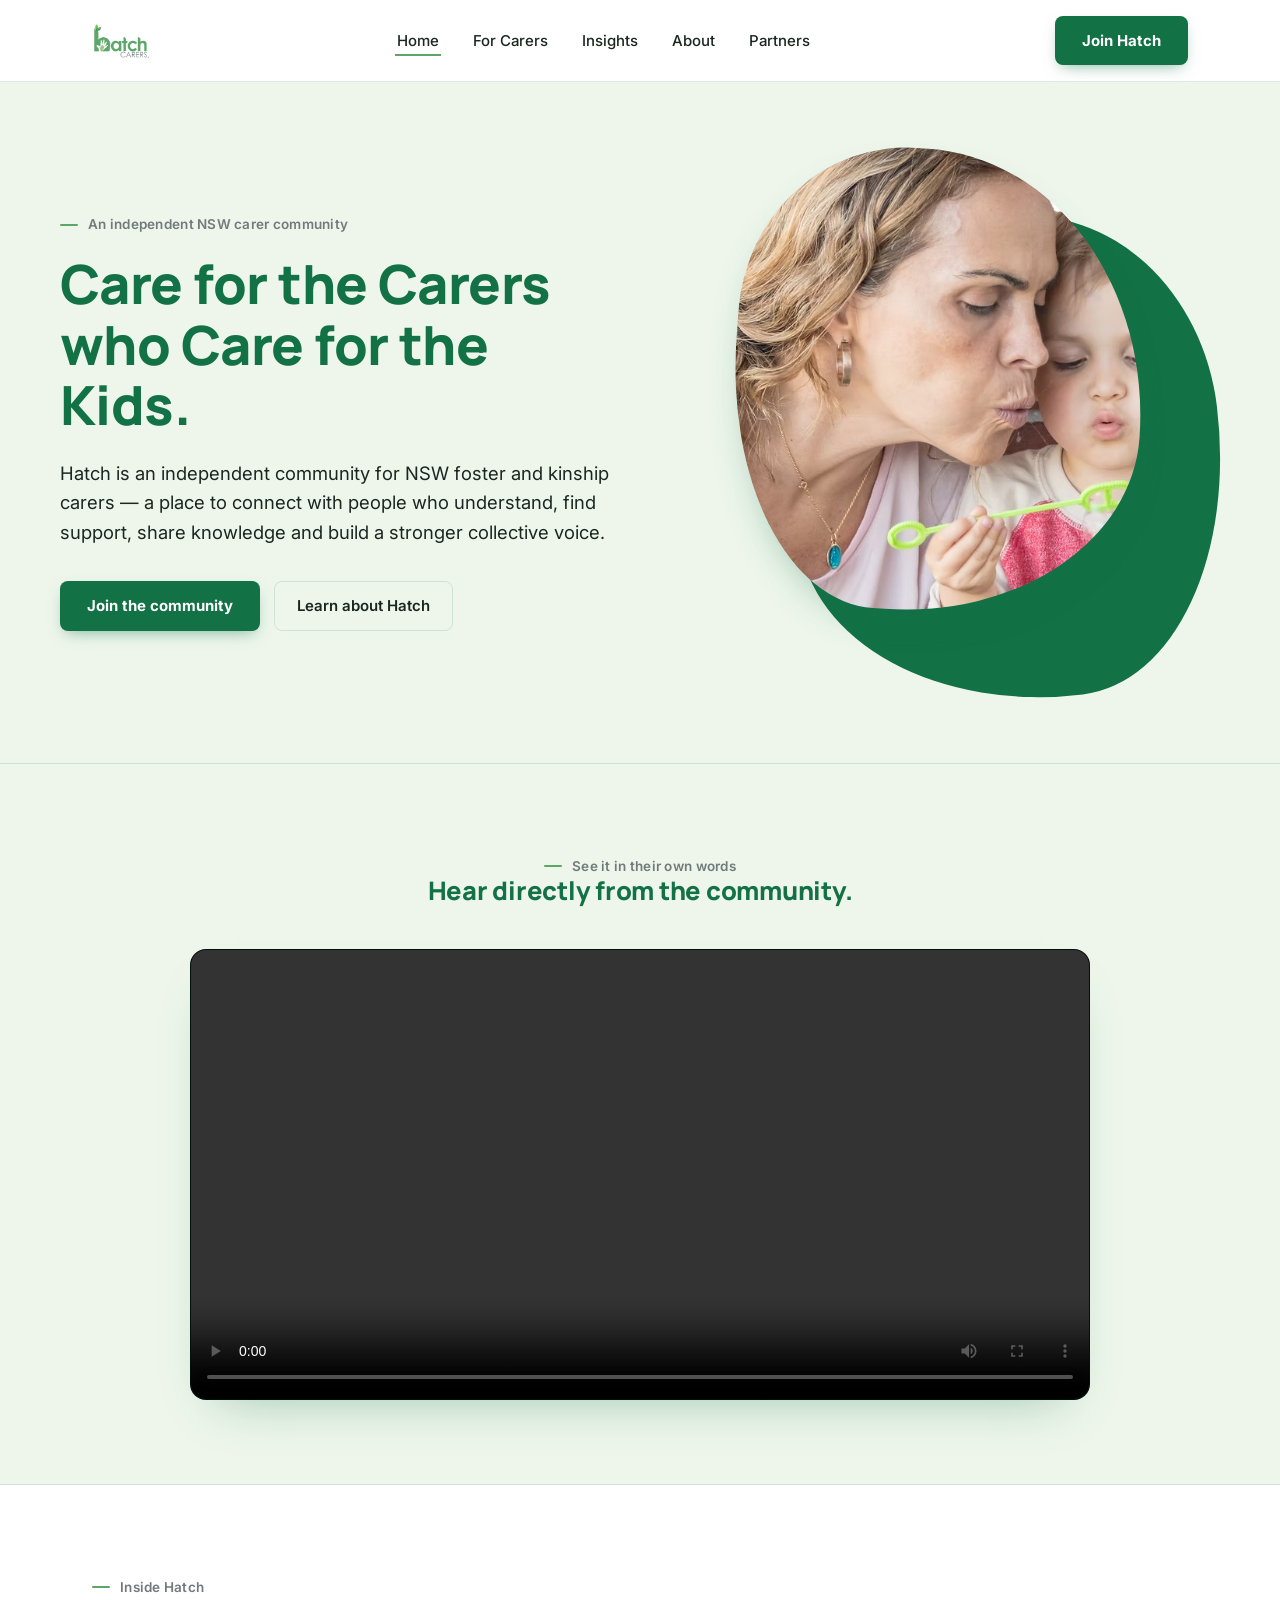
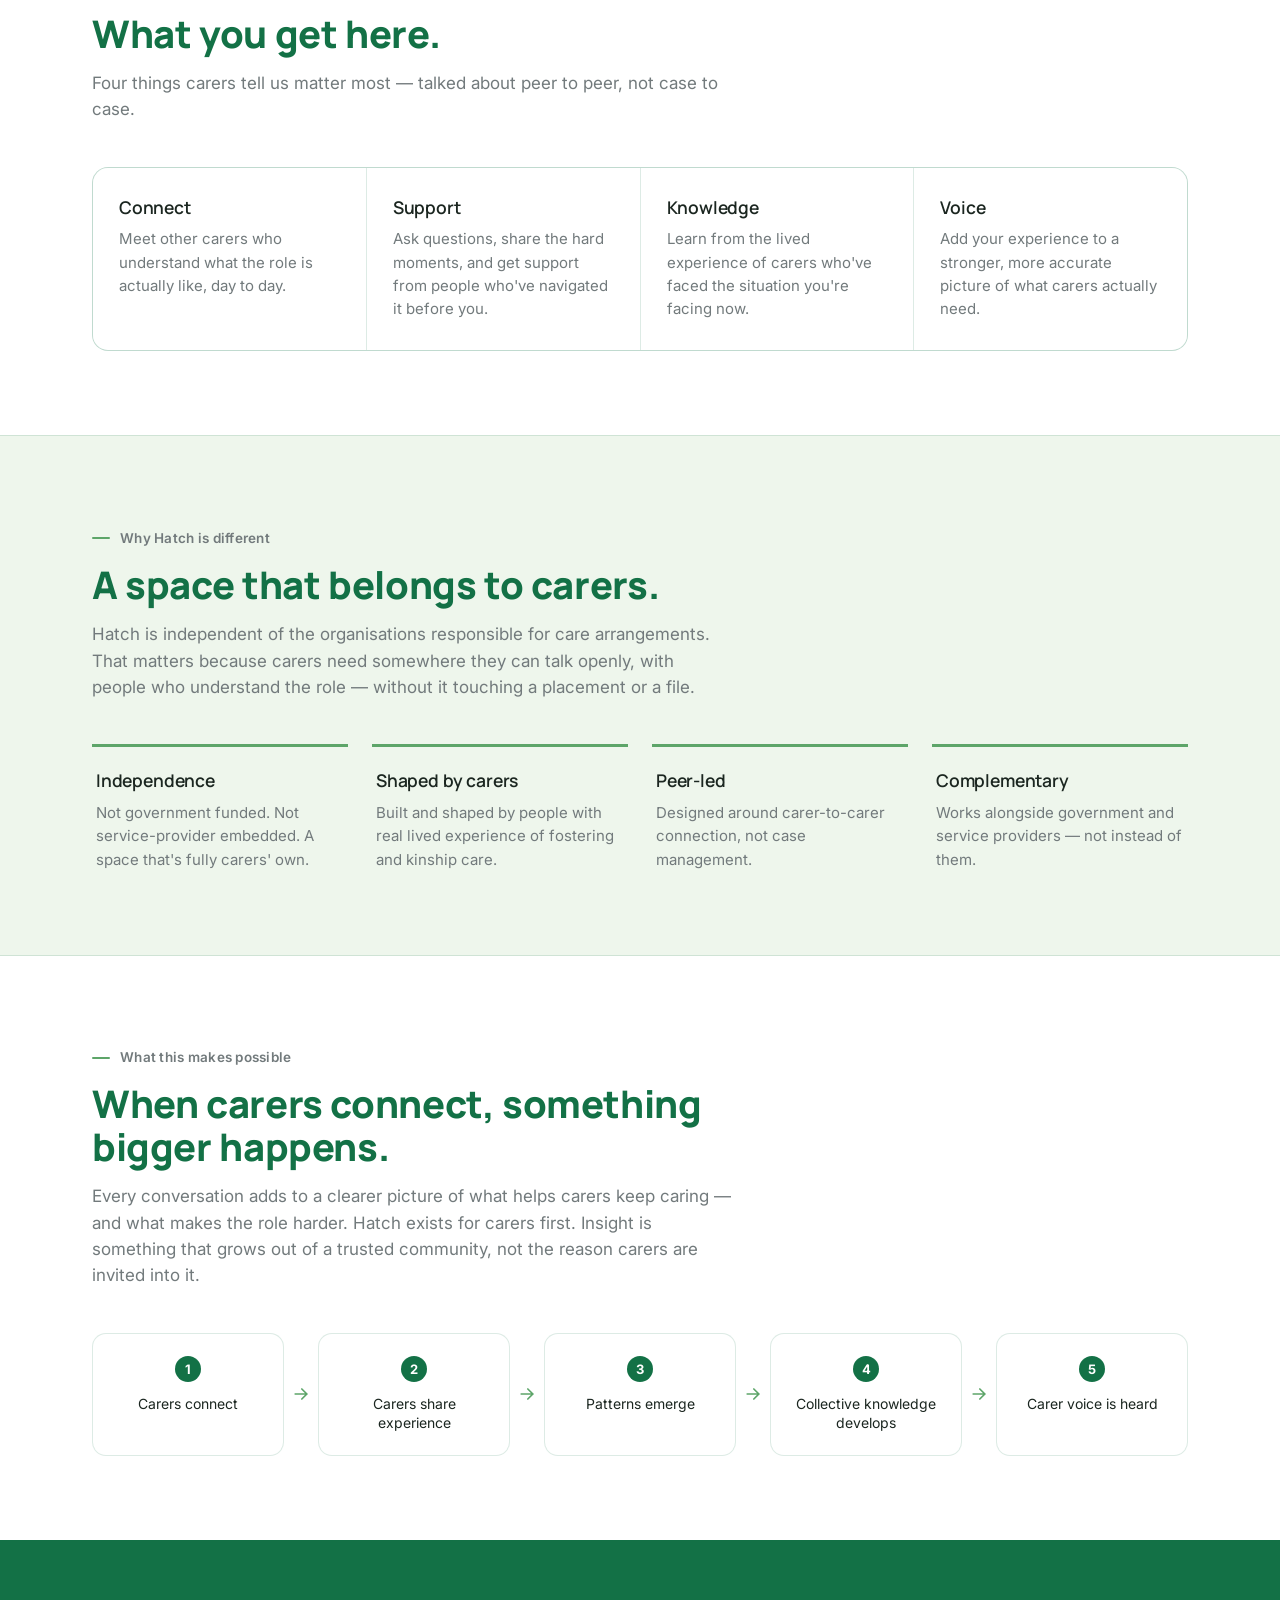
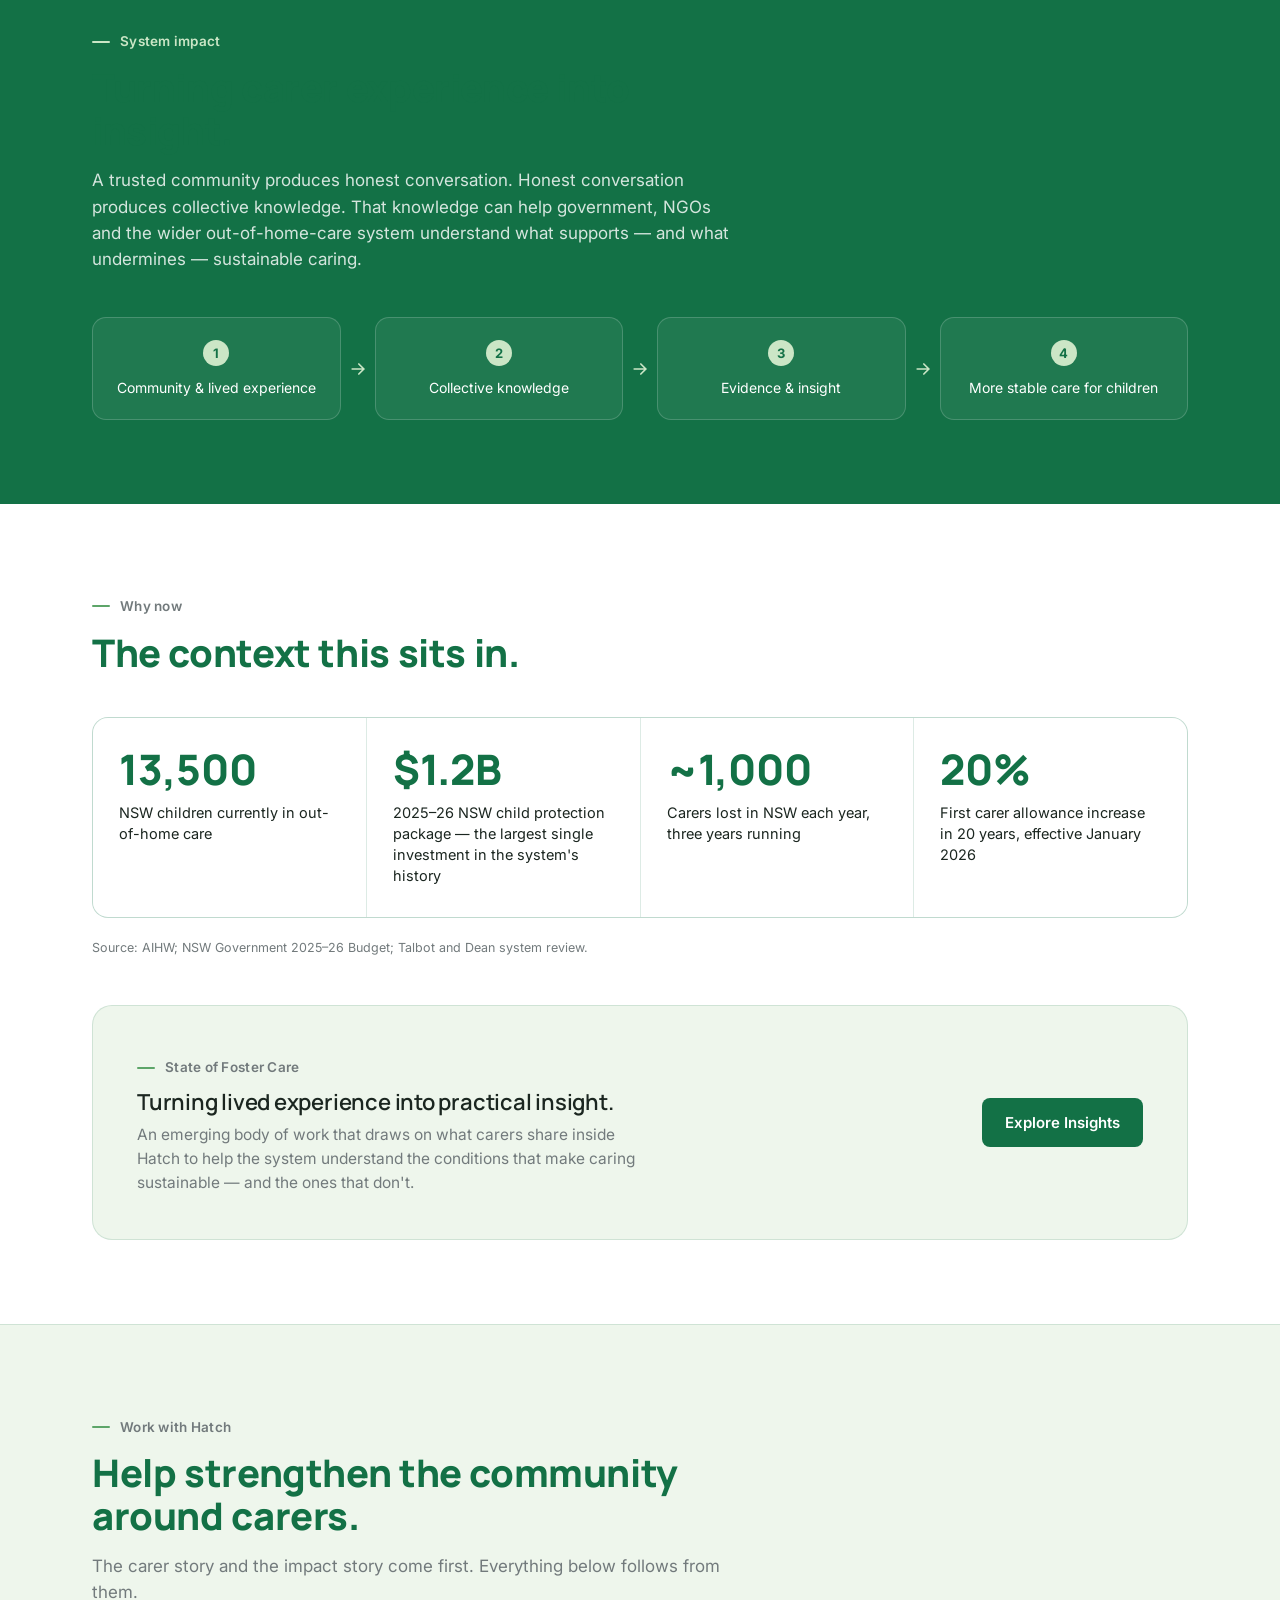
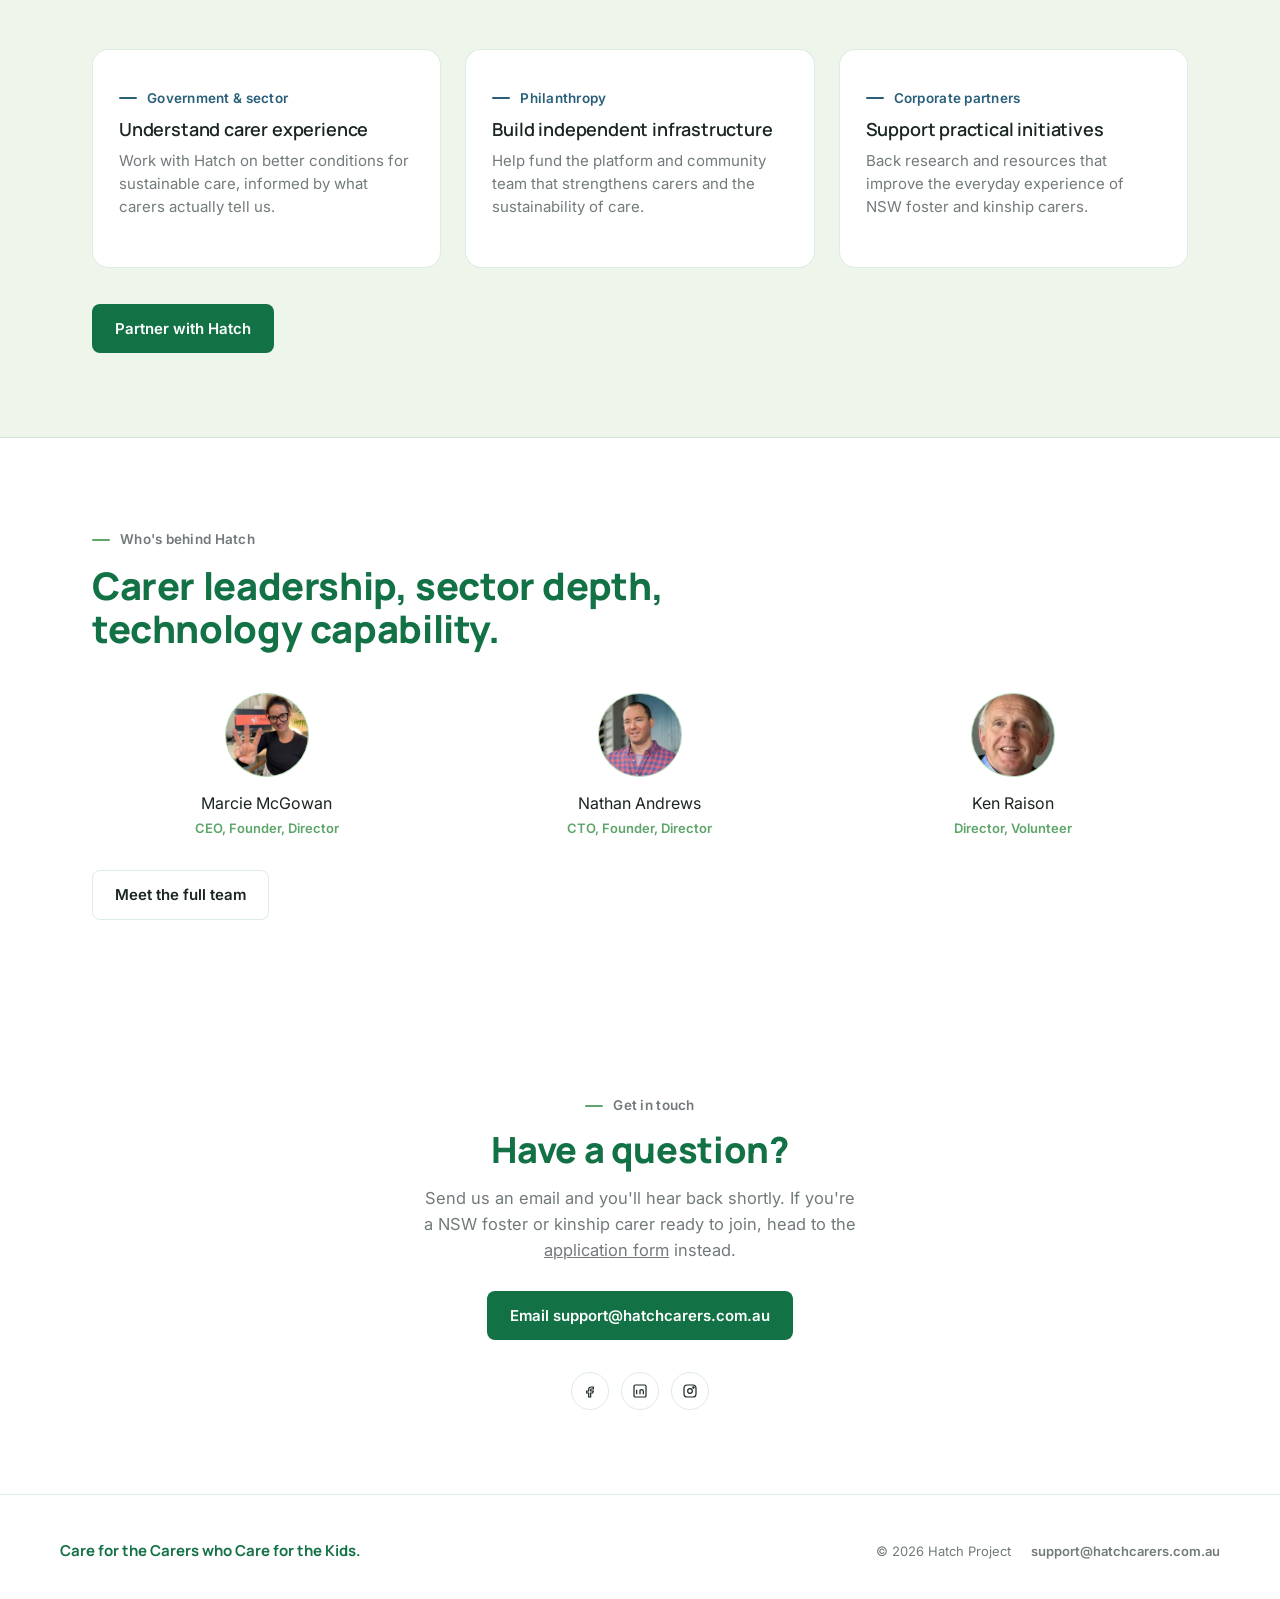
==== index.html @ 168f0399 "Add files via upload changing video placement and reinstating hero" ====
<!DOCTYPE html>
<html lang="en">
<head>
<meta charset="UTF-8">
<meta name="viewport" content="width=device-width, initial-scale=1.0">
<title>Hatch Carers — Care for the Carers who Care for the Kids</title>
<meta name="description" content="Hatch is an independent community for NSW foster and kinship carers — a place to connect with people who understand, find support, share knowledge and build a stronger collective voice.">
<link rel="preconnect" href="https://fonts.googleapis.com">
<link rel="preconnect" href="https://fonts.gstatic.com" crossorigin>
<link href="https://fonts.googleapis.com/css2?family=Manrope:wght@600;700;800&family=Inter:wght@400;500;600&display=swap" rel="stylesheet">
<link rel="stylesheet" href="assets/site.css">
<style>
  /* ---------- homepage-only hero ---------- */
  .hero{
    position:relative;
    padding:88px 32px 96px;
    overflow:hidden;
    background:var(--sage-tint);
    border-bottom:1px solid var(--line);
  }
  .hero-grid{
    max-width:var(--max); margin:0 auto;
    display:grid; grid-template-columns:1.1fr 0.9fr;
    gap:56px; align-items:center;
    position:relative; z-index:2;
  }
  .hero h1{ font-size:clamp(34px, 4.6vw, 54px); max-width:15ch; }
  .hero-lede{ margin:24px 0 0; font-size:18.5px; color:var(--ink); max-width:46ch; line-height:1.6; }
  .hero-ctas{ display:flex; gap:14px; margin-top:34px; flex-wrap:wrap; }

  /* ---------- hero photo (two-blob treatment, as approved) ---------- */
  .hero-blob-shadow{
    position:absolute;
    top:10%; left:9%; right:-7%; bottom:-7%;
    background:var(--forest);
    border-radius:58% 42% 39% 61% / 61% 44% 56% 39%;
    transform:rotate(-7deg);
  }
  .hero-blob-photo{
    position:absolute;
    top:-4%; left:-4%; right:11%; bottom:11%;
    border-radius:42% 58% 61% 39% / 39% 61% 42% 58%;
    overflow:hidden;
    transform:rotate(4deg);
    box-shadow:0 18px 40px -18px rgba(19,113,70,0.45);
  }
  .hero-blob-photo img{
    position:absolute; inset:0;
    width:100%; height:100%;
    object-fit:cover; object-position:50% 32%;
    transform:rotate(-4deg) scale(1.22);
  }

  /* ---------- video section ---------- */
  .video-frame{ max-width:900px; margin:44px auto 0; }

  @media (max-width: 980px){
    .hero-grid{ grid-template-columns:1fr; }
    .organic-figure{ max-width:320px; margin:0 auto; order:-1; }
  }
  @media (max-width: 760px){
    .hero{ padding:52px 20px 64px; }
  }
</style>
</head>
<body>

<a href="#main" class="skip-link">Skip to content</a>

<header>
  <nav class="nav">
    <a href="index.html" class="logo-link" aria-label="Hatch Carers, home">
      <img src="assets/hatch-logo.png" alt="Hatch Carers">
    </a>

    <button class="nav-toggle" id="navToggle" aria-expanded="false" aria-controls="navLinks" aria-label="Toggle menu">
      <svg viewBox="0 0 24 24" fill="none" stroke-width="2" stroke-linecap="round"><line x1="3" y1="6" x2="21" y2="6"/><line x1="3" y1="12" x2="21" y2="12"/><line x1="3" y1="18" x2="21" y2="18"/></svg>
    </button>

    <ul class="nav-links" id="navLinks">
      <li><a href="index.html" aria-current="page">Home</a></li>
      <li><a href="for-carers.html">For Carers</a></li>
      <li><a href="insights.html">Insights</a></li>
      <li><a href="about.html">About</a></li>
      <li><a href="partners.html">Partners</a></li>
    </ul>

    <div class="nav-cta">
      <a href="join.html" class="btn btn-primary btn-cta">Join Hatch</a>
    </div>
  </nav>
</header>

<main id="main">

  <!-- ================= 1. WHO WE ARE ================= -->
  <section class="hero">
    <div class="hero-grid">
      <div>
        <span class="eyebrow">An independent NSW carer community</span>
        <h1 style="margin-top:18px;">Care for the Carers who Care for the Kids.</h1>
        <p class="hero-lede">
          Hatch is an independent community for NSW foster and kinship carers — a place
          to connect with people who understand, find support, share knowledge and build
          a stronger collective voice.
        </p>
        <div class="hero-ctas">
          <a href="join.html" class="btn btn-primary btn-cta">Join the community</a>
          <a href="about.html" class="btn btn-ghost">Learn about Hatch</a>
        </div>
      </div>

      <div class="organic-figure">
        <div class="hero-visual">
          <div class="hero-blob-shadow"></div>
          <div class="hero-blob-photo">
            <img src="assets/hatch-hero-photo.jpg" alt="">
          </div>
        </div>
      </div>
    </div>
  </section>

  <!-- ================= VIDEO ================= -->
  <section class="video-section reveal" style="background:var(--sage-tint); border-bottom:1px solid var(--line);">
    <div class="wrap" style="text-align:center;">
      <span class="eyebrow" style="justify-content:center;">See it in their own words</span>
      <h2>Hear directly from the community.</h2>
      <div class="video-frame">
        <video
          controls
          preload="metadata"
          playsinline
          src="https://video.wixstatic.com/video/26561e_5443d78ac1c54747a25dea208c7080bf/1080p/mp4/file.mp4">
          Your browser doesn't support embedded video.
          <a href="https://video.wixstatic.com/video/26561e_5443d78ac1c54747a25dea208c7080bf/1080p/mp4/file.mp4">Watch it here instead.</a>
        </video>
      </div>
    </div>
  </section>

  <!-- ================= 2. WHAT I GET HERE ================= -->
  <section id="what-you-get">
    <div class="wrap">
      <div class="section-head reveal">
        <span class="eyebrow">Inside Hatch</span>
        <h2>What you get here.</h2>
        <p>Four things carers tell us matter most — talked about peer to peer, not case to case.</p>
      </div>

      <div class="chapter-grid">
        <div class="chapter-card reveal">
          <h3>Connect</h3>
          <p>Meet other carers who understand what the role is actually like, day to day.</p>
        </div>
        <div class="chapter-card reveal">
          <h3>Support</h3>
          <p>Ask questions, share the hard moments, and get support from people who've navigated it before you.</p>
        </div>
        <div class="chapter-card reveal">
          <h3>Knowledge</h3>
          <p>Learn from the lived experience of carers who've faced the situation you're facing now.</p>
        </div>
        <div class="chapter-card reveal">
          <h3>Voice</h3>
          <p>Add your experience to a stronger, more accurate picture of what carers actually need.</p>
        </div>
      </div>
    </div>
  </section>

  <!-- ================= 3. WHY HATCH IS DIFFERENT ================= -->
  <section style="background:var(--sage-tint); border-top:1px solid var(--line); border-bottom:1px solid var(--line);">
    <div class="wrap">
      <div class="section-head reveal">
        <span class="eyebrow">Why Hatch is different</span>
        <h2>A space that belongs to carers.</h2>
        <p>
          Hatch is independent of the organisations responsible for care arrangements.
          That matters because carers need somewhere they can talk openly, with people
          who understand the role — without it touching a placement or a file.
        </p>
      </div>

      <div class="pillar-grid">
        <div class="pillar reveal">
          <h3>Independence</h3>
          <p>Not government funded. Not service-provider embedded. A space that's fully carers' own.</p>
        </div>
        <div class="pillar reveal">
          <h3>Shaped by carers</h3>
          <p>Built and shaped by people with real lived experience of fostering and kinship care.</p>
        </div>
        <div class="pillar reveal">
          <h3>Peer-led</h3>
          <p>Designed around carer-to-carer connection, not case management.</p>
        </div>
        <div class="pillar reveal">
          <h3>Complementary</h3>
          <p>Works alongside government and service providers — not instead of them.</p>
        </div>
      </div>
    </div>
  </section>

  <!-- ================= 4. WHAT THIS MAKES POSSIBLE ================= -->
  <section id="collective-voice">
    <div class="wrap">
      <div class="section-head reveal">
        <span class="eyebrow">What this makes possible</span>
        <h2>When carers connect, something bigger happens.</h2>
        <p>
          Every conversation adds to a clearer picture of what helps carers keep caring
          — and what makes the role harder. Hatch exists for carers first. Insight is
          something that grows out of a trusted community, not the reason carers are
          invited into it.
        </p>
      </div>

      <div class="flow reveal">
        <div class="flow-step"><span class="flow-index">1</span><p>Carers connect</p></div>
        <div class="flow-arrow"><svg viewBox="0 0 24 24" fill="none" stroke="currentColor" stroke-width="2" stroke-linecap="round"><path d="M5 12h14M13 6l6 6-6 6"/></svg></div>
        <div class="flow-step"><span class="flow-index">2</span><p>Carers share experience</p></div>
        <div class="flow-arrow"><svg viewBox="0 0 24 24" fill="none" stroke="currentColor" stroke-width="2" stroke-linecap="round"><path d="M5 12h14M13 6l6 6-6 6"/></svg></div>
        <div class="flow-step"><span class="flow-index">3</span><p>Patterns emerge</p></div>
        <div class="flow-arrow"><svg viewBox="0 0 24 24" fill="none" stroke="currentColor" stroke-width="2" stroke-linecap="round"><path d="M5 12h14M13 6l6 6-6 6"/></svg></div>
        <div class="flow-step"><span class="flow-index">4</span><p>Collective knowledge develops</p></div>
        <div class="flow-arrow"><svg viewBox="0 0 24 24" fill="none" stroke="currentColor" stroke-width="2" stroke-linecap="round"><path d="M5 12h14M13 6l6 6-6 6"/></svg></div>
        <div class="flow-step"><span class="flow-index">5</span><p>Carer voice is heard</p></div>
      </div>
    </div>
  </section>

  <!-- ================= 5. IMPACT / SYSTEM CONNECTION ================= -->
  <section class="chain-dark" id="impact">
    <div class="wrap">
      <div class="section-head reveal">
        <span class="eyebrow">System impact</span>
        <h2>Turning carer experience into insight.</h2>
        <p>
          A trusted community produces honest conversation. Honest conversation produces
          collective knowledge. That knowledge can help government, NGOs and the wider
          out-of-home-care system understand what supports — and what undermines —
          sustainable caring.
        </p>
      </div>

      <div class="flow reveal">
        <div class="flow-step"><span class="flow-index">1</span><p>Community &amp; lived experience</p></div>
        <div class="flow-arrow"><svg viewBox="0 0 24 24" fill="none" stroke="currentColor" stroke-width="2" stroke-linecap="round"><path d="M5 12h14M13 6l6 6-6 6"/></svg></div>
        <div class="flow-step"><span class="flow-index">2</span><p>Collective knowledge</p></div>
        <div class="flow-arrow"><svg viewBox="0 0 24 24" fill="none" stroke="currentColor" stroke-width="2" stroke-linecap="round"><path d="M5 12h14M13 6l6 6-6 6"/></svg></div>
        <div class="flow-step"><span class="flow-index">3</span><p>Evidence &amp; insight</p></div>
        <div class="flow-arrow"><svg viewBox="0 0 24 24" fill="none" stroke="currentColor" stroke-width="2" stroke-linecap="round"><path d="M5 12h14M13 6l6 6-6 6"/></svg></div>
        <div class="flow-step"><span class="flow-index">4</span><p>More stable care for children</p></div>
      </div>
    </div>
  </section>

  <section style="background:var(--paper);">
    <div class="wrap">
      <div class="section-head reveal">
        <span class="eyebrow">Why now</span>
        <h2>The context this sits in.</h2>
      </div>
      <div class="stat-grid reveal">
        <div class="stat">
          <div class="stat-number">13,500</div>
          <div class="stat-label">NSW children currently in out-of-home care</div>
        </div>
        <div class="stat">
          <div class="stat-number">$1.2B</div>
          <div class="stat-label">2025–26 NSW child protection package — the largest single investment in the system's history</div>
        </div>
        <div class="stat">
          <div class="stat-number">~1,000</div>
          <div class="stat-label">Carers lost in NSW each year, three years running</div>
        </div>
        <div class="stat">
          <div class="stat-number">20%</div>
          <div class="stat-label">First carer allowance increase in 20 years, effective January 2026</div>
        </div>
      </div>
      <p class="stat-source">Source: AIHW; NSW Government 2025–26 Budget; Talbot and Dean system review.</p>

      <div class="cta-card reveal" style="margin-top:48px;">
        <div>
          <span class="eyebrow">State of Foster Care</span>
          <h3>Turning lived experience into practical insight.</h3>
          <p>An emerging body of work that draws on what carers share inside Hatch to help the
             system understand the conditions that make caring sustainable — and the ones that don't.</p>
        </div>
        <div class="cta-actions">
          <a href="insights.html" class="btn btn-primary">Explore Insights</a>
        </div>
      </div>
    </div>
  </section>

  <!-- ================= 6. FOR PARTNERS ================= -->
  <section style="background:var(--sage-tint); border-top:1px solid var(--line); border-bottom:1px solid var(--line);">
    <div class="wrap">
      <div class="section-head reveal">
        <span class="eyebrow">Work with Hatch</span>
        <h2>Help strengthen the community around carers.</h2>
        <p>The carer story and the impact story come first. Everything below follows from them.</p>
      </div>

      <div class="partner-grid">
        <div class="partner-card reveal">
          <span class="eyebrow">Government &amp; sector</span>
          <h3>Understand carer experience</h3>
          <p>Work with Hatch on better conditions for sustainable care, informed by what carers actually tell us.</p>
        </div>
        <div class="partner-card reveal">
          <span class="eyebrow">Philanthropy</span>
          <h3>Build independent infrastructure</h3>
          <p>Help fund the platform and community team that strengthens carers and the sustainability of care.</p>
        </div>
        <div class="partner-card reveal">
          <span class="eyebrow">Corporate partners</span>
          <h3>Support practical initiatives</h3>
          <p>Back research and resources that improve the everyday experience of NSW foster and kinship carers.</p>
        </div>
      </div>

      <div style="margin-top:36px;">
        <a href="partners.html" class="btn btn-primary">Partner with Hatch</a>
      </div>
    </div>
  </section>

  <!-- ================= TEAM PREVIEW ================= -->
  <section>
    <div class="wrap">
      <div class="section-head reveal">
        <span class="eyebrow">Who's behind Hatch</span>
        <h2>Carer leadership, sector depth, technology capability.</h2>
      </div>

      <div class="team-preview-grid reveal">
        <div class="team-preview-card">
          <img src="assets/team/marcie.jpg" alt="Marcie McGowan">
          <div class="team-name">Marcie McGowan</div>
          <div class="team-title">CEO, Founder, Director</div>
        </div>
        <div class="team-preview-card">
          <img src="assets/team/nathan.jpeg" alt="Nathan Andrews">
          <div class="team-name">Nathan Andrews</div>
          <div class="team-title">CTO, Founder, Director</div>
        </div>
        <div class="team-preview-card">
          <img src="assets/team/ken.png" alt="Ken Raison">
          <div class="team-name">Ken Raison</div>
          <div class="team-title">Director, Volunteer</div>
        </div>
      </div>

      <div style="margin-top:32px;">
        <a href="about.html#team" class="btn btn-ghost">Meet the full team</a>
      </div>
    </div>
  </section>

  <!-- ================= CONTACT ================= -->
  <section id="contact">
    <div class="wrap">
      <div class="contact-simple reveal">
        <span class="eyebrow">Get in touch</span>
        <h2>Have a question?</h2>
        <p>
          Send us an email and you'll hear back shortly. If you're a NSW foster or kinship
          carer ready to join, head to the <a href="join.html">application form</a> instead.
        </p>
        <a href="mailto:support@hatchcarers.com.au" class="btn btn-primary">Email support@hatchcarers.com.au</a>

        <div class="socials">
          <a class="social-link" href="https://www.facebook.com/p/Hatch-Project-100087091806717" aria-label="Hatch Carers on Facebook">
            <svg viewBox="0 0 24 24" fill="none" stroke-width="1.8"><path d="M14 9h3V6h-3a4 4 0 0 0-4 4v2H7v3h3v6h3v-6h3l1-3h-4v-2a1 1 0 0 1 1-1Z"/></svg>
          </a>
          <a class="social-link" href="https://www.linkedin.com/company/hatchcarers/" aria-label="Hatch Carers on LinkedIn">
            <svg viewBox="0 0 24 24" fill="none" stroke-width="1.8"><rect x="3" y="3" width="18" height="18" rx="2"/><path d="M7 10v7M7 7v.01M12 17v-4.5a2.5 2.5 0 0 1 5 0V17M12 10v7"/></svg>
          </a>
          <a class="social-link" href="https://www.instagram.com/" aria-label="Hatch Carers on Instagram">
            <svg viewBox="0 0 24 24" fill="none" stroke-width="1.8"><rect x="3" y="3" width="18" height="18" rx="5"/><circle cx="12" cy="12" r="3.5"/><circle cx="17.2" cy="6.8" r="1"/></svg>
          </a>
        </div>
      </div>
    </div>
  </section>

</main>

<footer>
  <div class="footer-inner">
    <span class="footer-mission">Care for the Carers who Care for the Kids.</span>
    <span class="footer-meta">
      <span>© <span id="year"></span> Hatch Project</span>
      <a href="mailto:support@hatchcarers.com.au">support@hatchcarers.com.au</a>
    </span>
  </div>
</footer>

<script src="assets/site.js"></script>
</body>
</html>
---- assets/site.css ----
/* ===================================================================
   Hatch Carers — shared design system
   Used by every page. Page-specific layout lives in a small <style>
   block in each HTML file; everything reusable lives here.
=================================================================== */

:root{
  --forest:#137146;
  --green:#5DA569;
  --sage:#CBE6C6;
  --sage-tint:#EEF6EC;
  --deep-blue:#2A5F7A;
  --mid-blue:#97BFCC;
  --pale-blue:#D6EFF6;
  --warm-grey:#727A7C;
  --ink:#1B2620;
  --paper:#FFFFFF;
  --line: rgba(19,113,70,0.14);
  --max: 1160px;
}

*{ box-sizing:border-box; }
html{ scroll-behavior:smooth; }

body{
  margin:0;
  background:var(--paper);
  color:var(--ink);
  font-family:'Inter','Helvetica Neue',Arial,sans-serif;
  font-size:17px;
  line-height:1.55;
  -webkit-font-smoothing:antialiased;
}

h1,h2,h3,.display{
  font-family:'Manrope','Century Gothic',Arial,sans-serif;
  font-weight:800;
  line-height:1.12;
  letter-spacing:-0.01em;
  margin:0;
  color:var(--forest);
}
h3{ font-weight:600; color:var(--ink); }

p{ max-width:62ch; }
a{ color:inherit; }

.wrap{ max-width:var(--max); margin:0 auto; padding:0 32px; }
.wrap-narrow{ max-width:820px; margin:0 auto; padding:0 32px; }

.eyebrow{
  font-family:'Inter',sans-serif;
  font-size:13.5px;
  font-weight:600;
  letter-spacing:0.02em;
  color:var(--warm-grey);
  display:inline-flex;
  align-items:center;
  gap:10px;
}
.eyebrow::before{
  content:'';
  width:18px;
  height:2px;
  background:var(--green);
  display:inline-block;
  border-radius:2px;
}

.skip-link{
  position:fixed; top:-60px; left:16px; z-index:100;
  background:var(--forest); color:#fff;
  padding:12px 18px; border-radius:8px; font-weight:600;
  transition:top .2s ease;
}
.skip-link:focus{ top:16px; }

:focus-visible{
  outline:2.5px solid var(--deep-blue);
  outline-offset:3px;
  border-radius:3px;
}

/* ---------- header / nav ---------- */
header{
  position:sticky; top:0; z-index:40;
  background:rgba(255,255,255,0.92);
  backdrop-filter:blur(10px) saturate(120%);
  border-bottom:1px solid var(--line);
}
.nav{
  display:flex; align-items:center; justify-content:space-between;
  padding:16px 32px;
  max-width:var(--max); margin:0 auto;
  gap:24px;
}
.logo-link{ display:flex; align-items:center; }
.logo-link img{ height:38px; width:auto; display:block; }

.nav-links{
  display:flex; align-items:center; gap:30px;
  list-style:none; margin:0; padding:0;
}
.nav-links a{
  text-decoration:none; font-size:15px; font-weight:500;
  color:var(--ink);
  padding:6px 2px; position:relative;
}
.nav-links a::after{
  content:''; position:absolute; left:0; right:0; bottom:0px; height:2px;
  background:var(--green); transform:scaleX(0); transform-origin:left;
  transition:transform .25s ease;
}
.nav-links a:hover::after, .nav-links a[aria-current]::after{ transform:scaleX(1); }

.btn{
  display:inline-flex; align-items:center; gap:8px;
  font-family:'Inter', sans-serif; font-weight:600; font-size:15px;
  padding:12px 22px; border-radius:8px;
  text-decoration:none; cursor:pointer; border:1.5px solid transparent;
  transition:transform .18s ease, box-shadow .18s ease, background .18s ease, border-color .18s ease;
  white-space:nowrap;
}
.btn-primary{ background:var(--forest); color:#fff; }
.btn-cta{
  font-weight:700; padding:12px 26px;
  box-shadow:0 6px 16px -6px rgba(19,113,70,0.55);
}
.btn-cta:hover{ box-shadow:0 10px 22px -6px rgba(19,113,70,0.6); }
.btn-primary:hover{ background:#0E5C39; transform:translateY(-1px); }
.btn-ghost{ border-color:var(--line); color:var(--ink); background:transparent; }
.btn-ghost:hover{ border-color:var(--forest); }
.btn:disabled{ opacity:0.6; cursor:not-allowed; transform:none; }

.nav-cta{ display:flex; align-items:center; gap:12px; }
.nav-toggle{ display:none; }

/* ---------- generic page hero (non-home pages) ---------- */
.page-hero{
  position:relative;
  padding:64px 32px 56px;
  background:var(--sage-tint);
  border-bottom:1px solid var(--line);
}
.page-hero-inner{ max-width:var(--max); margin:0 auto; }
.page-hero h1{ font-size:clamp(30px, 4vw, 42px); max-width:20ch; margin-top:18px; }
.page-hero p{ margin:18px 0 0; font-size:17.5px; color:var(--ink); max-width:60ch; line-height:1.6; }

/* ---------- section shells ---------- */
section{ padding:84px 0; }
.section-head{ max-width:640px; margin:0 0 44px; }
.section-head.center{ margin-left:auto; margin-right:auto; text-align:center; }
.section-head h2{ font-size:clamp(26px,3.2vw,38px); margin-top:14px; }
.section-head p{ margin-top:16px; font-size:17px; color:var(--warm-grey); }

/* ---------- generic 4-up card grid (stats / values / chapters) ---------- */
.stat-grid, .chapter-grid, .value-list, .audience-grid, .partner-grid{
  display:grid; grid-template-columns:repeat(4, 1fr); gap:1px;
  background:var(--line);
  border:1px solid var(--line);
  border-radius:16px;
  overflow:hidden;
}
.value-list{ background:none; border:none; gap:20px; }
.partner-grid{ grid-template-columns:repeat(3,1fr); background:none; border:none; gap:24px; }

.stat, .chapter-card, .value, .audience, .partner-card{
  background:var(--paper);
  padding:30px 26px;
}
.value{ border:1px solid var(--line); border-radius:14px; padding:24px 20px; }
.partner-card{ border:1px solid var(--line); border-radius:16px; padding:30px 26px; }

.stat-number{
  font-family:'Manrope', sans-serif; font-weight:800; font-size:clamp(30px,3.4vw,42px);
  color:var(--forest); line-height:1;
}
.stat-label{ margin-top:12px; font-size:14.5px; color:var(--ink); line-height:1.45; }
.stat-source{ margin:20px 0 0; font-size:12.5px; color:var(--warm-grey); }

.chapter-card h3{ font-size:17.5px; margin-bottom:10px; }
.chapter-card p{ font-size:15px; color:var(--warm-grey); margin:0; }
.chapter-card .num{
  font-family:'Manrope',sans-serif; font-weight:800; font-size:13px; color:var(--green);
  letter-spacing:0.04em; margin-bottom:10px; display:block;
}

.value h3{ font-size:16px; color:var(--forest); margin-bottom:8px; }
.value p{ font-size:14px; color:var(--warm-grey); margin:0; }

.audience .eyebrow{ color:var(--deep-blue); font-size:12.5px; }
.audience .eyebrow::before{ background:var(--deep-blue); }
.audience h3{ font-size:16.5px; margin:12px 0 8px; }
.audience p{ font-size:14px; color:var(--warm-grey); margin:0; }

.partner-card h3{ font-size:18px; margin:10px 0 10px; }
.partner-card p{ font-size:15px; color:var(--warm-grey); margin:0 0 18px; }
.partner-card .eyebrow{ color:var(--deep-blue); }
.partner-card .eyebrow::before{ background:var(--deep-blue); }

/* ---------- pillar-style 4-up (no shared border grid) ---------- */
.pillar-grid{
  display:grid; grid-template-columns:repeat(4, 1fr); gap:24px; margin-top:8px;
}
.pillar{ border-top:3px solid var(--green); padding:24px 4px 0; }
.pillar h3{ font-size:17.5px; margin-bottom:10px; }
.pillar p{ font-size:15px; color:var(--warm-grey); margin:0; }

/* ---------- flow / chain sequences ---------- */
.flow{
  display:flex; align-items:stretch; gap:0; margin-top:44px; flex-wrap:wrap;
}
.flow-step{
  flex:1 1 160px;
  background:var(--paper); border:1px solid var(--line); border-radius:14px;
  padding:22px 18px; text-align:center; position:relative;
}
.flow-step .flow-index{
  width:26px; height:26px; border-radius:50%; background:var(--forest); color:#fff;
  display:flex; align-items:center; justify-content:center; font-size:13px; font-weight:700;
  margin:0 auto 12px;
}
.flow-step p{ font-size:14px; color:var(--ink); margin:0; max-width:none; line-height:1.4; }
.flow-arrow{
  display:flex; align-items:center; justify-content:center; flex:0 0 auto; width:34px;
  color:var(--green);
}
.flow-arrow svg{ width:20px; height:20px; }

/* ---------- insight chain (dark) ---------- */
.chain-dark{ background:var(--forest); color:#fff; }
.chain-dark .eyebrow{ color:var(--sage); }
.chain-dark .eyebrow::before{ background:var(--sage); }
.chain-dark .section-head p{ color:rgba(255,255,255,0.82); }
.chain-dark .flow-step{ background:rgba(255,255,255,0.06); border-color:rgba(255,255,255,0.18); }
.chain-dark .flow-step p{ color:#fff; }
.chain-dark .flow-step .flow-index{ background:var(--sage); color:var(--forest); }
.chain-dark .flow-arrow{ color:var(--sage); }

/* ---------- insight quote block ---------- */
.insight{ background:var(--forest); color:#fff; }
.insight .eyebrow{ color:var(--sage); }
.insight .eyebrow::before{ background:var(--sage); }
.insight-inner{ max-width:820px; text-align:left; }
.insight blockquote{
  margin:22px 0 0; font-family:'Manrope', sans-serif; font-weight:700;
  font-size:clamp(24px,3.4vw,34px); line-height:1.32; color:#fff;
}
.insight footer{
  all:unset; display:block; margin-top:18px; font-size:14.5px; color:var(--sage); font-weight:600;
}
.insight-body{ margin-top:28px; font-size:17px; color:rgba(255,255,255,0.86); max-width:64ch; }

/* ---------- CTA banner card (State of Foster Care, Partner with Hatch, etc) ---------- */
.cta-card{
  background:var(--sage-tint); border:1px solid var(--line); border-radius:20px;
  padding:44px; display:flex; align-items:center; justify-content:space-between; gap:32px;
  flex-wrap:wrap;
}
.cta-card h3{ font-size:22px; margin:12px 0 8px; }
.cta-card p{ font-size:15.5px; color:var(--warm-grey); margin:0; max-width:52ch; }
.cta-card .cta-actions{ flex:none; }

/* ---------- video ---------- */
.video-frame{
  border-radius:16px; overflow:hidden;
  border:1px solid var(--line);
  box-shadow:0 24px 50px -28px rgba(19,113,70,0.4);
  background:#000;
}
.video-frame video{ display:block; width:100%; height:100%; object-fit:cover; }

/* organic blob mask used behind the hero video */
.organic-figure{ width:100%; align-self:center; }
.hero-visual{
  position:relative;
  width:100%; max-width:440px;
  height:0; padding-top:100%;
  margin:0 auto;
}
.hero-blob-shadow{
  position:absolute;
  top:10%; left:9%; right:-7%; bottom:-7%;
  background:var(--forest);
  border-radius:58% 42% 39% 61% / 61% 44% 56% 39%;
  transform:rotate(-7deg);
}
.hero-blob-media{
  position:absolute;
  top:-4%; left:-4%; right:11%; bottom:11%;
  border-radius:42% 58% 61% 39% / 39% 61% 42% 58%;
  overflow:hidden;
  transform:rotate(4deg);
  box-shadow:0 18px 40px -18px rgba(19,113,70,0.45);
}
.hero-blob-media video{
  position:absolute; inset:0;
  width:100%; height:100%;
  object-fit:cover;
  transform:rotate(-4deg) scale(1.22);
}
.hero-play{
  position:absolute; inset:0; display:flex; align-items:center; justify-content:center;
  background:rgba(19,38,32,0.18); cursor:pointer; border:none; padding:0;
  transform:rotate(-4deg) scale(1.22);
}
.hero-play svg{ width:56px; height:56px; filter:drop-shadow(0 6px 14px rgba(0,0,0,0.35)); }
.hero-play[data-playing="true"]{ display:none; }

/* ---------- team ---------- */
.team-grid{ display:grid; grid-template-columns:repeat(2, 1fr); gap:32px; }
.team-card{
  background:var(--paper); border:1px solid var(--line); border-radius:16px;
  padding:28px; display:flex; gap:22px; align-items:flex-start;
}
.team-photo{
  width:96px; height:96px; border-radius:50%; object-fit:cover; flex:none;
  background:var(--sage); border:1px solid var(--line);
}
.team-name{ font-size:19px; margin-bottom:4px; }
.team-title{ font-size:13.5px; font-weight:600; color:var(--green); margin-bottom:12px; display:block; }
.team-bio p{ font-size:15px; color:var(--warm-grey); margin:0 0 12px; line-height:1.6; }
.team-bio p:last-child{ margin-bottom:0; }
.team-bio blockquote{
  margin:12px 0; padding-left:14px; border-left:2px solid var(--sage);
  font-style:italic; color:var(--ink); font-size:14.5px; line-height:1.6;
}

/* condensed team preview (used on homepage) */
.team-preview-grid{ display:grid; grid-template-columns:repeat(3,1fr); gap:24px; }
.team-preview-card{ text-align:center; }
.team-preview-card img{
  width:84px; height:84px; border-radius:50%; object-fit:cover; margin:0 auto 14px;
  background:var(--sage); border:1px solid var(--line); display:block;
}
.team-preview-card .team-name{ font-size:16px; margin-bottom:2px; }
.team-preview-card .team-title{ font-size:13px; margin-bottom:0; }

/* ---------- contact ---------- */
.contact-simple{ max-width:560px; margin:0 auto; text-align:center; }
.contact-simple h2{ font-size:clamp(26px,3vw,36px); margin-top:14px; }
.contact-simple p{ color:var(--warm-grey); font-size:16.5px; margin:16px auto 0; max-width:44ch; }
.contact-simple .btn{ margin-top:28px; }
.socials{ display:flex; gap:12px; margin-top:32px; justify-content:center; }
.social-link{
  width:38px; height:38px; border-radius:50%; border:1px solid var(--line);
  display:flex; align-items:center; justify-content:center; text-decoration:none;
  transition:background .2s ease, border-color .2s ease;
}
.social-link:hover{ background:var(--forest); border-color:var(--forest); }
.social-link:hover svg{ stroke:#fff; }
.social-link svg{ width:16px; height:16px; stroke:var(--ink); transition:stroke .2s ease; }

/* ---------- footer ---------- */
footer{ padding:44px 32px 36px; border-top:1px solid var(--line); }
.footer-inner{
  max-width:var(--max); margin:0 auto;
  display:flex; align-items:center; justify-content:space-between;
  flex-wrap:wrap; gap:16px;
}
.footer-mission{ font-family:'Manrope', sans-serif; font-weight:700; color:var(--forest); font-size:15px; }
.footer-meta{ font-size:13px; color:var(--warm-grey); display:flex; gap:20px; flex-wrap:wrap; }
.footer-meta a{ text-decoration:none; font-weight:600; color:var(--warm-grey); }
.footer-meta a:hover{ color:var(--forest); }

/* ---------- reveal-on-scroll ---------- */
.reveal{ opacity:0; transform:translateY(16px); transition:opacity .6s ease, transform .6s ease; }
.reveal.is-visible{ opacity:1; transform:translateY(0); }
@media (prefers-reduced-motion: reduce){
  html{ scroll-behavior:auto; }
  .reveal{ opacity:1; transform:none; transition:none; }
}

/* ---------- responsive ---------- */
@media (max-width: 980px){
  .stat-grid, .chapter-grid{ grid-template-columns:repeat(2,1fr); }
  .pillar-grid{ grid-template-columns:repeat(2,1fr); }
  .value-list{ grid-template-columns:repeat(2,1fr); }
  .audience-grid{ grid-template-columns:repeat(2,1fr); }
  .partner-grid{ grid-template-columns:1fr; }
  .team-preview-grid{ grid-template-columns:repeat(3,1fr); }
  .flow{ flex-direction:column; }
  .flow-arrow{ transform:rotate(90deg); width:auto; height:28px; }
}

@media (max-width: 760px){
  .nav-links{
    position:fixed; inset:64px 16px auto 16px;
    background:var(--paper); border:1px solid var(--line); border-radius:14px;
    flex-direction:column; align-items:flex-start; padding:18px 22px; gap:16px;
    box-shadow:0 20px 50px -25px rgba(19,113,70,0.35);
    transform:translateY(-12px); opacity:0; pointer-events:none;
    transition:transform .2s ease, opacity .2s ease;
  }
  .nav-links.is-open{ transform:translateY(0); opacity:1; pointer-events:auto; }
  .nav-toggle{
    display:flex; align-items:center; justify-content:center;
    width:40px; height:40px; border-radius:8px; border:1px solid var(--line);
    background:transparent; cursor:pointer;
  }
  .nav-toggle svg{ width:20px; height:20px; stroke:var(--ink); }
  .page-hero{ padding:48px 20px 40px; }
  section{ padding:60px 0; }
  .wrap, .wrap-narrow, .nav, .page-hero-inner{ padding-left:20px; padding-right:20px; }
  .stat-grid, .pillar-grid, .value-list, .audience-grid, .chapter-grid{ grid-template-columns:1fr; }
  .team-grid{ grid-template-columns:1fr; }
  .team-preview-grid{ grid-template-columns:1fr; }
  .team-card{ flex-direction:column; align-items:center; text-align:center; }
  .team-bio blockquote{ text-align:left; }
  .cta-card{ flex-direction:column; align-items:flex-start; }
}
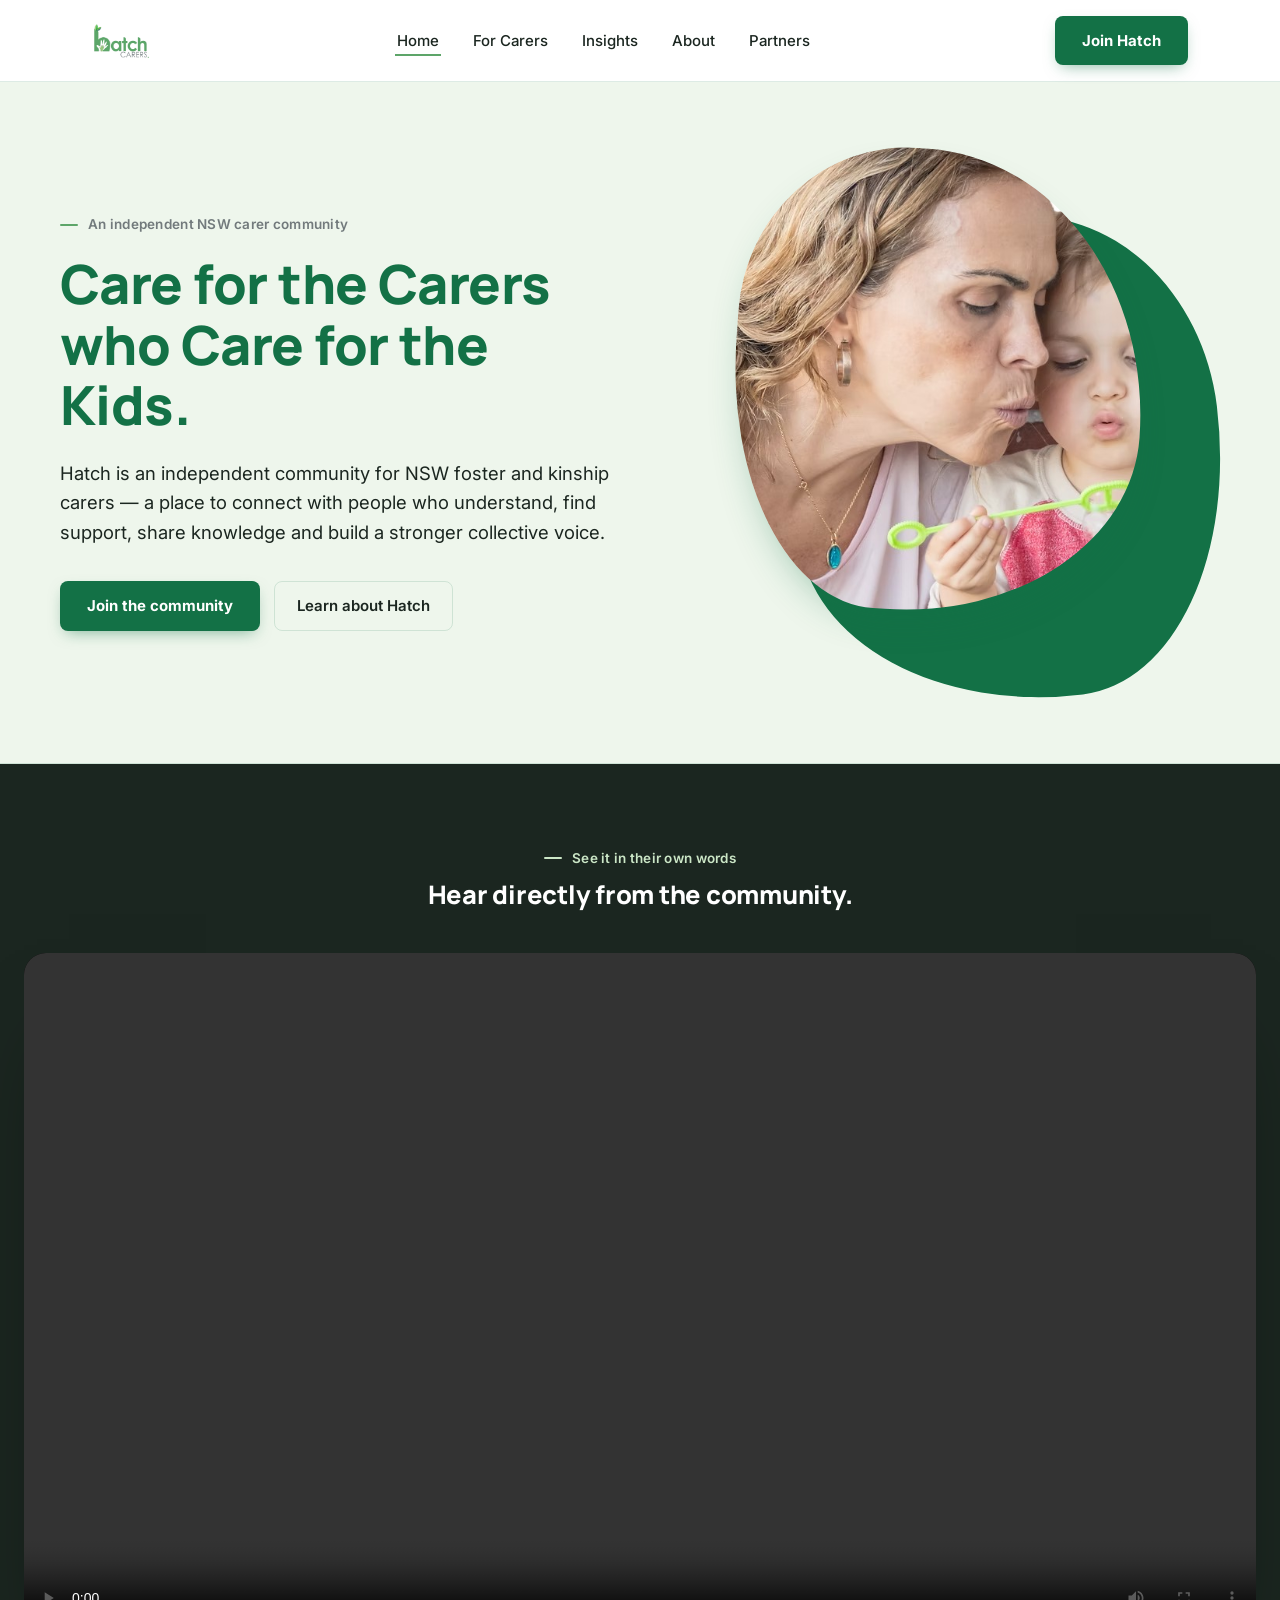
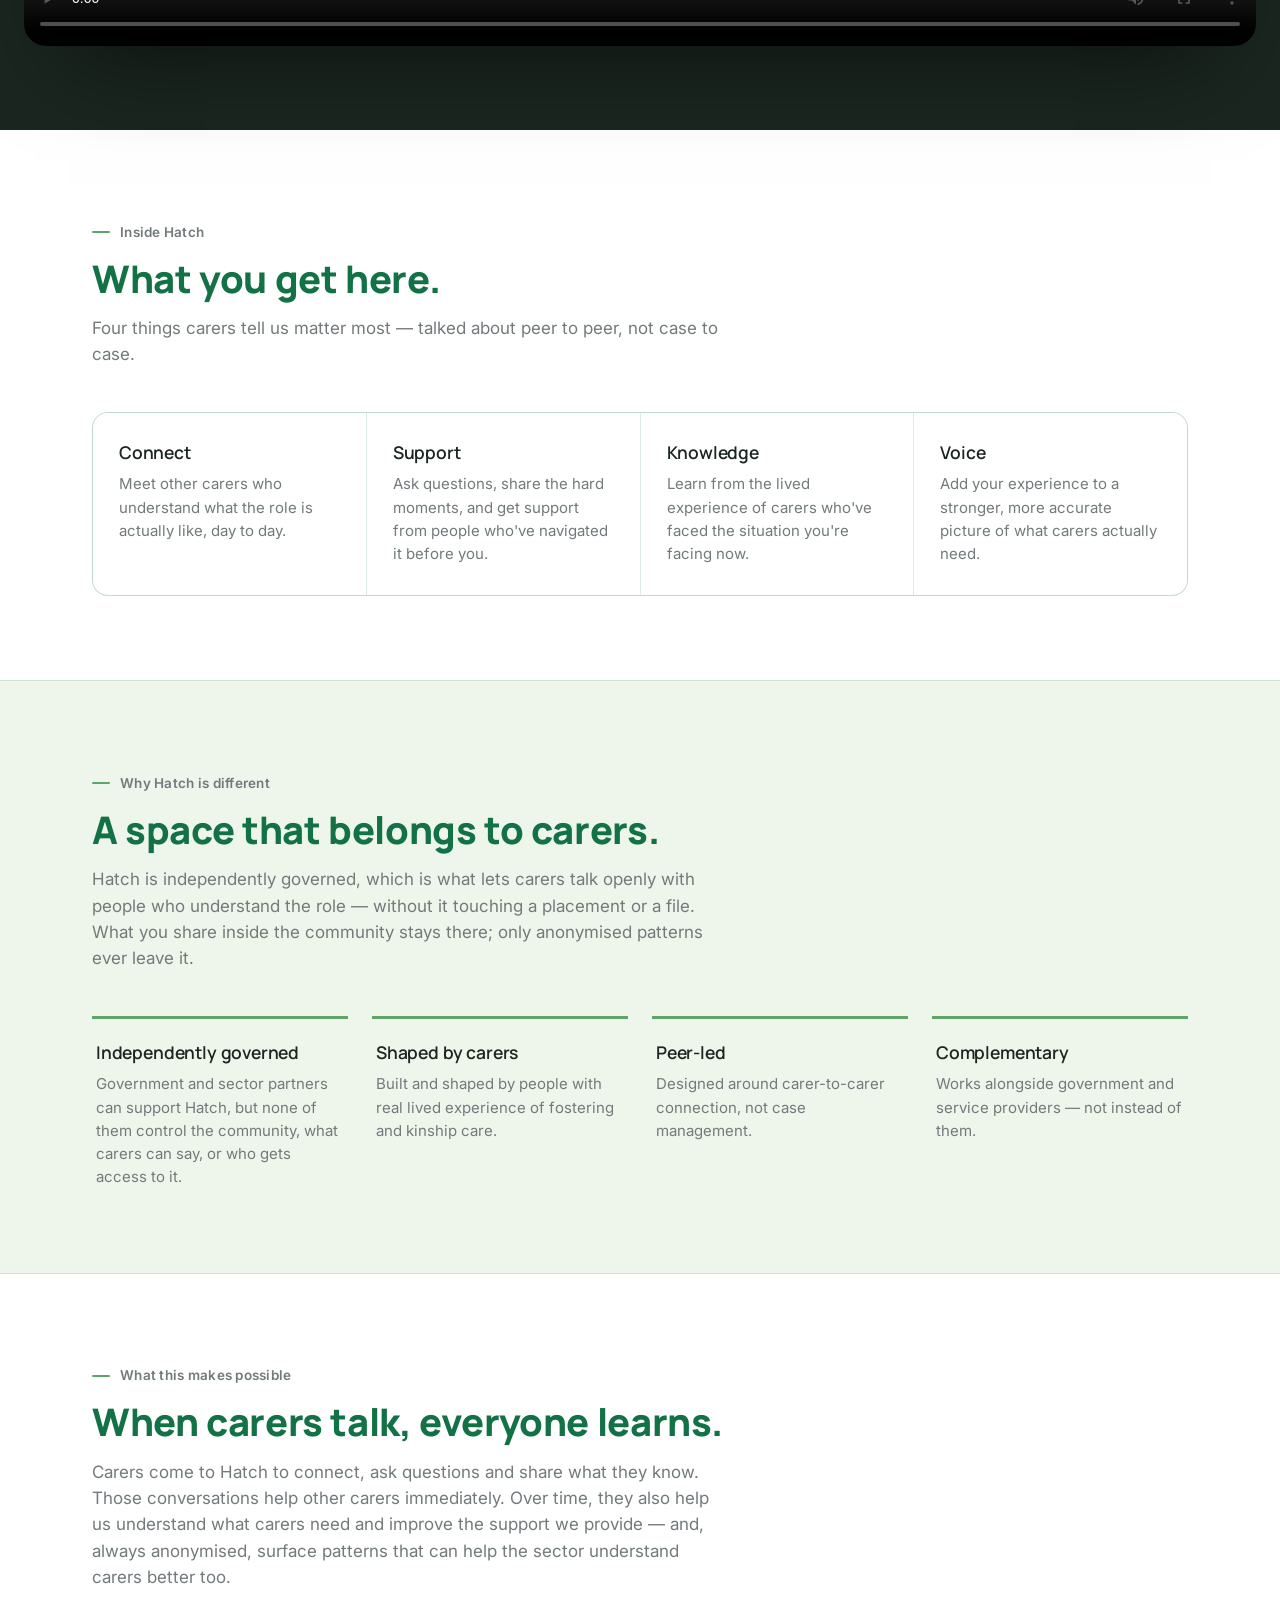
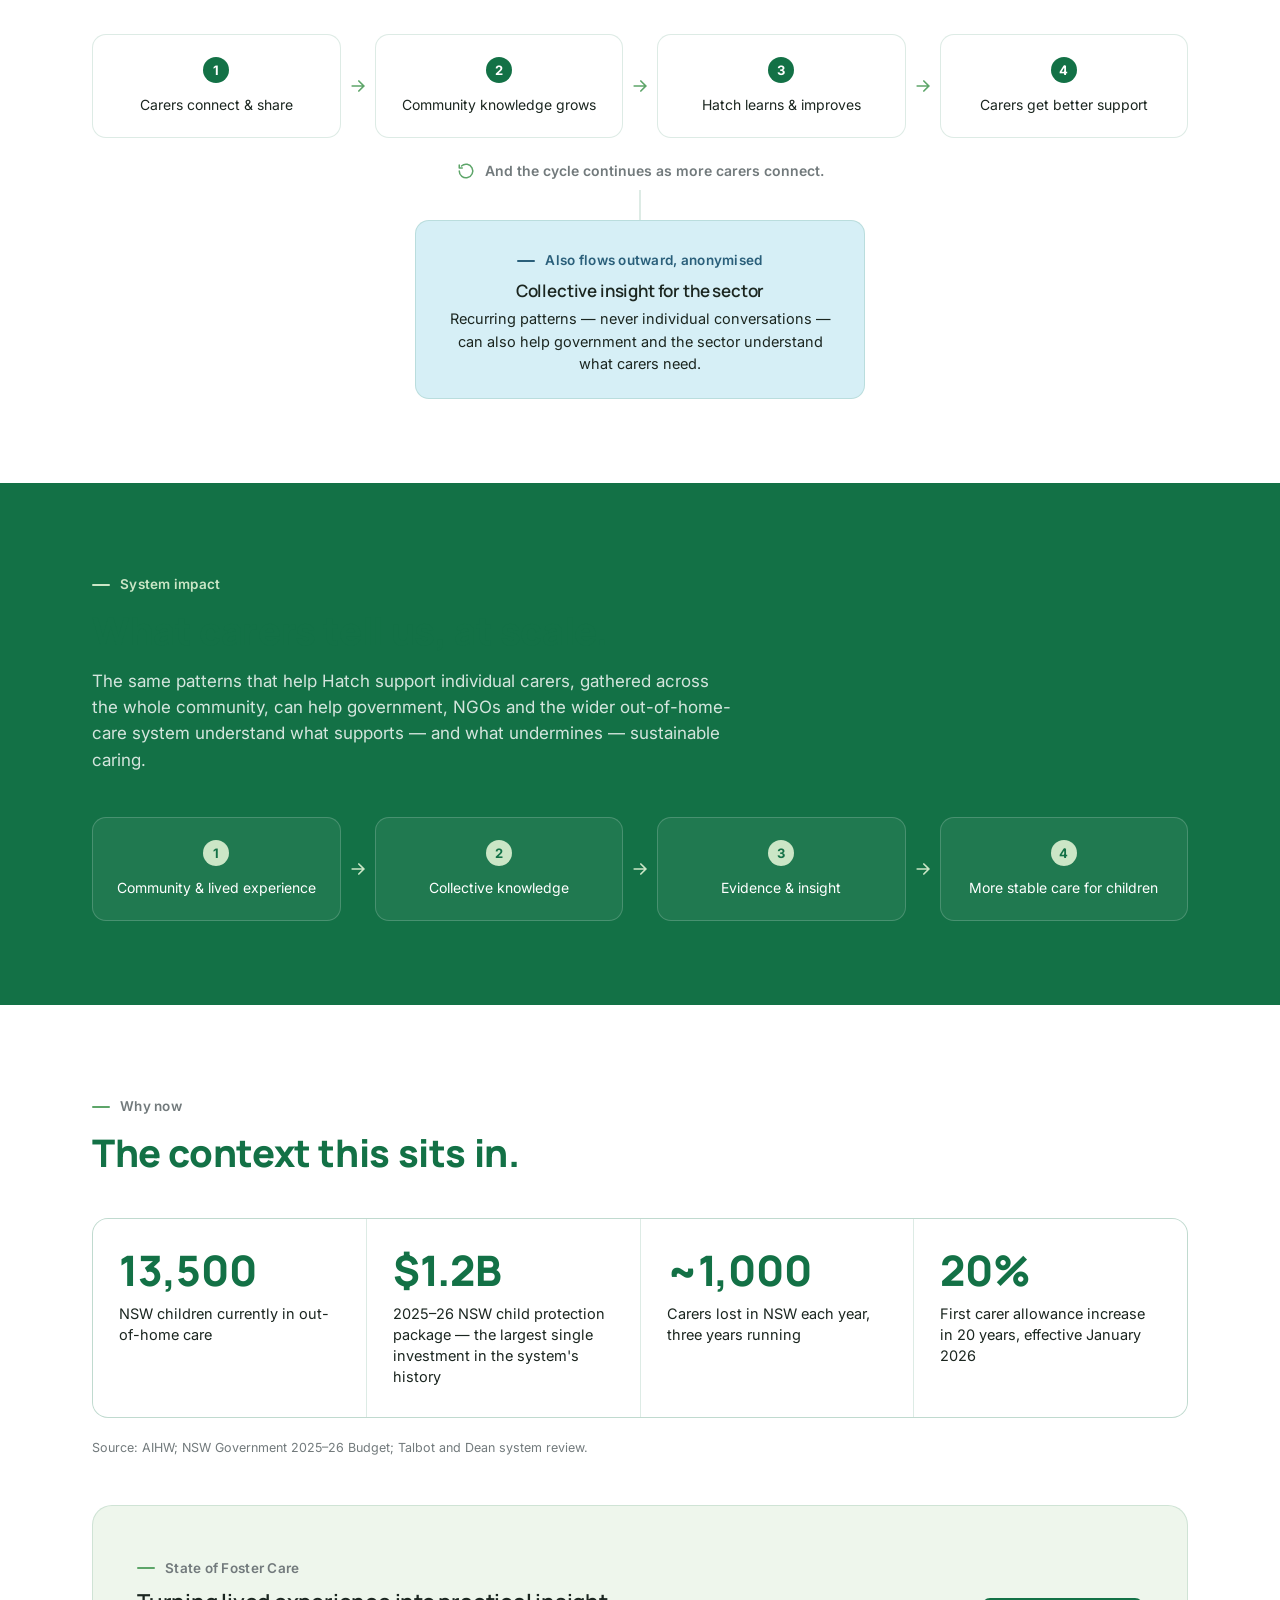
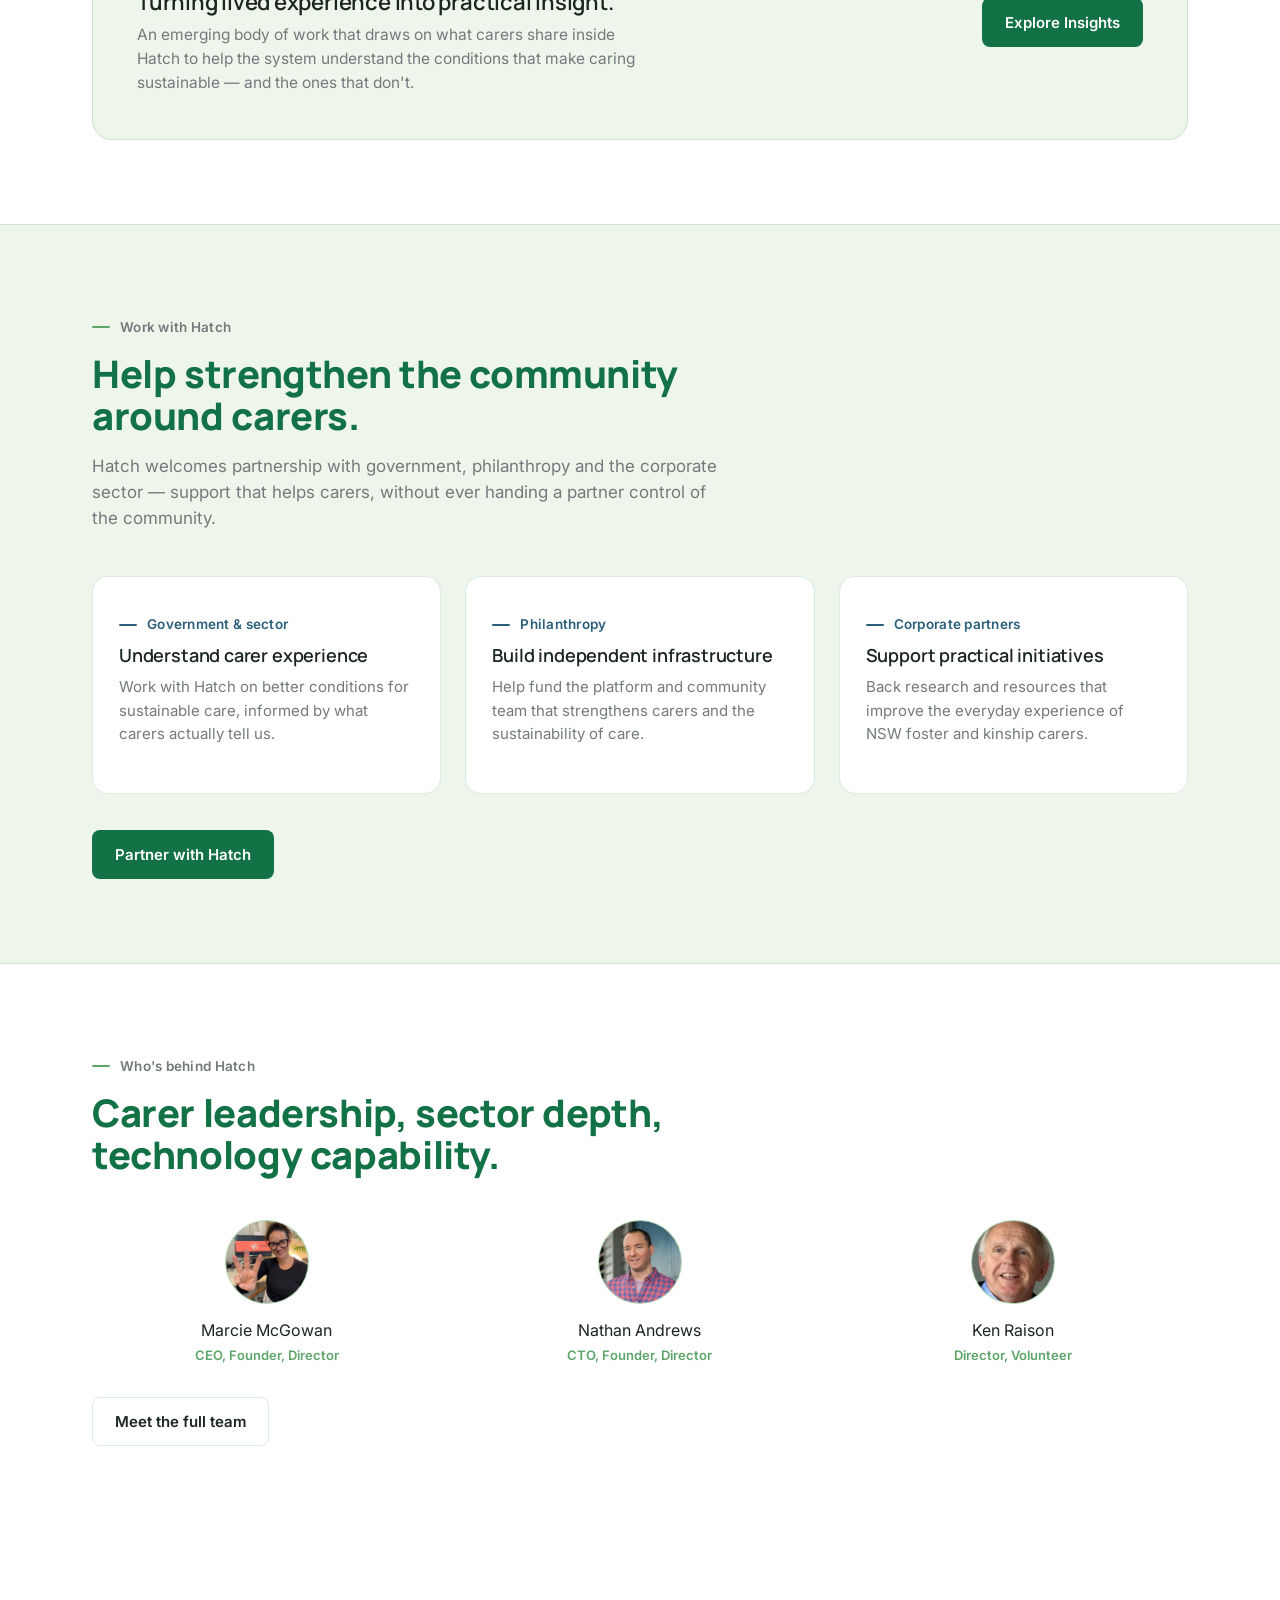
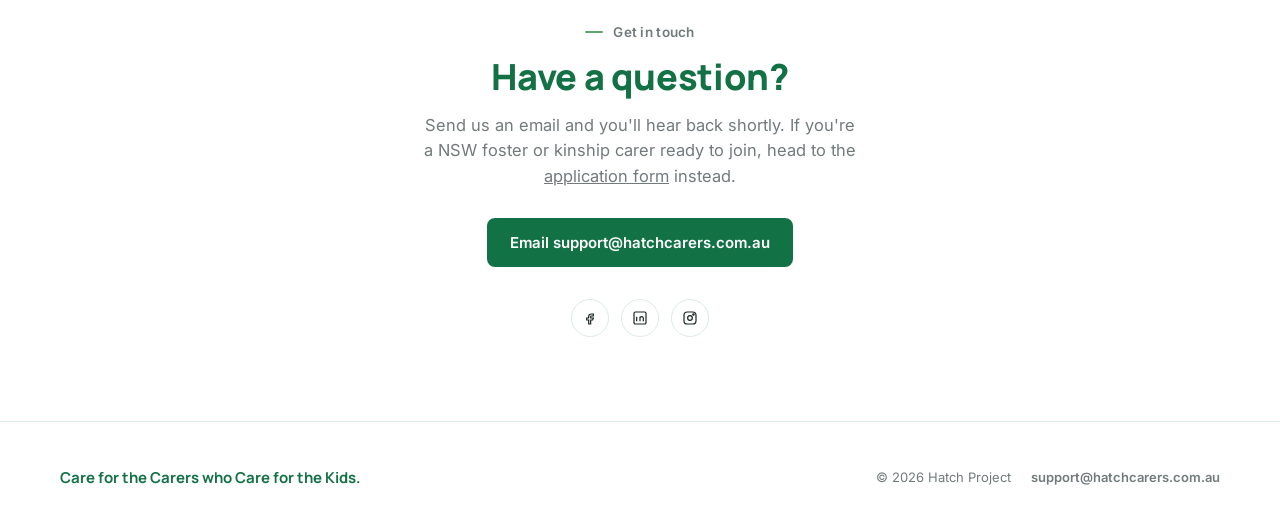
==== commit 51d34ca7: "Add files via upload Version 3. A few changes to strategic copy and to vid" ====
--- a/index.html
+++ b/index.html
@@ -51,8 +51,31 @@
     transform:rotate(-4deg) scale(1.22);
   }
 
-  /* ---------- video section ---------- */
-  .video-frame{ max-width:900px; margin:44px auto 0; }
+  /* ---------- feature video: the human heart of the page ---------- */
+  .feature-video{
+    background:var(--ink);
+    padding:76px 0 84px;
+  }
+  .feature-video .eyebrow{ color:var(--sage); }
+  .feature-video .eyebrow::before{ background:var(--sage); }
+  .feature-video h2{ color:#fff; margin-top:12px; }
+  .feature-video-stage{
+    width:calc(100% - 48px);
+    max-width:1400px;
+    margin:44px auto 0;
+    aspect-ratio:16/9;
+    border-radius:22px;
+    overflow:hidden;
+    background:#000;
+    box-shadow:0 50px 90px -45px rgba(0,0,0,0.6);
+  }
+  .feature-video-stage video{
+    display:block; width:100%; height:100%; object-fit:cover;
+  }
+  @media (max-width:700px){
+    .feature-video-stage{ width:100%; border-radius:0; box-shadow:none; }
+    .feature-video{ padding:56px 0 64px; }
+  }
 
   @media (max-width: 980px){
     .hero-grid{ grid-template-columns:1fr; }
@@ -122,20 +145,20 @@
   </section>
 
   <!-- ================= VIDEO ================= -->
-  <section class="video-section reveal" style="background:var(--sage-tint); border-bottom:1px solid var(--line);">
-    <div class="wrap" style="text-align:center;">
+  <section class="feature-video">
+    <div class="wrap-narrow" style="text-align:center;">
       <span class="eyebrow" style="justify-content:center;">See it in their own words</span>
       <h2>Hear directly from the community.</h2>
-      <div class="video-frame">
-        <video
-          controls
-          preload="metadata"
-          playsinline
-          src="https://video.wixstatic.com/video/26561e_5443d78ac1c54747a25dea208c7080bf/1080p/mp4/file.mp4">
-          Your browser doesn't support embedded video.
-          <a href="https://video.wixstatic.com/video/26561e_5443d78ac1c54747a25dea208c7080bf/1080p/mp4/file.mp4">Watch it here instead.</a>
-        </video>
-      </div>
+    </div>
+    <div class="feature-video-stage reveal">
+      <video
+        controls
+        preload="metadata"
+        playsinline
+        src="https://video.wixstatic.com/video/26561e_5443d78ac1c54747a25dea208c7080bf/1080p/mp4/file.mp4">
+        Your browser doesn't support embedded video.
+        <a href="https://video.wixstatic.com/video/26561e_5443d78ac1c54747a25dea208c7080bf/1080p/mp4/file.mp4">Watch it here instead.</a>
+      </video>
     </div>
   </section>
 
@@ -176,16 +199,17 @@
         <span class="eyebrow">Why Hatch is different</span>
         <h2>A space that belongs to carers.</h2>
         <p>
-          Hatch is independent of the organisations responsible for care arrangements.
-          That matters because carers need somewhere they can talk openly, with people
-          who understand the role — without it touching a placement or a file.
+          Hatch is independently governed, which is what lets carers talk openly with
+          people who understand the role — without it touching a placement or a file.
+          What you share inside the community stays there; only anonymised patterns
+          ever leave it.
         </p>
       </div>
 
       <div class="pillar-grid">
         <div class="pillar reveal">
-          <h3>Independence</h3>
-          <p>Not government funded. Not service-provider embedded. A space that's fully carers' own.</p>
+          <h3>Independently governed</h3>
+          <p>Government and sector partners can support Hatch, but none of them control the community, what carers can say, or who gets access to it.</p>
         </div>
         <div class="pillar reveal">
           <h3>Shaped by carers</h3>
@@ -208,25 +232,40 @@
     <div class="wrap">
       <div class="section-head reveal">
         <span class="eyebrow">What this makes possible</span>
-        <h2>When carers connect, something bigger happens.</h2>
+        <h2>When carers talk, everyone learns.</h2>
         <p>
-          Every conversation adds to a clearer picture of what helps carers keep caring
-          — and what makes the role harder. Hatch exists for carers first. Insight is
-          something that grows out of a trusted community, not the reason carers are
-          invited into it.
+          Carers come to Hatch to connect, ask questions and share what they know.
+          Those conversations help other carers immediately. Over time, they also help
+          us understand what carers need and improve the support we provide — and,
+          always anonymised, surface patterns that can help the sector understand
+          carers better too.
         </p>
       </div>
 
-      <div class="flow reveal">
-        <div class="flow-step"><span class="flow-index">1</span><p>Carers connect</p></div>
-        <div class="flow-arrow"><svg viewBox="0 0 24 24" fill="none" stroke="currentColor" stroke-width="2" stroke-linecap="round"><path d="M5 12h14M13 6l6 6-6 6"/></svg></div>
-        <div class="flow-step"><span class="flow-index">2</span><p>Carers share experience</p></div>
-        <div class="flow-arrow"><svg viewBox="0 0 24 24" fill="none" stroke="currentColor" stroke-width="2" stroke-linecap="round"><path d="M5 12h14M13 6l6 6-6 6"/></svg></div>
-        <div class="flow-step"><span class="flow-index">3</span><p>Patterns emerge</p></div>
-        <div class="flow-arrow"><svg viewBox="0 0 24 24" fill="none" stroke="currentColor" stroke-width="2" stroke-linecap="round"><path d="M5 12h14M13 6l6 6-6 6"/></svg></div>
-        <div class="flow-step"><span class="flow-index">4</span><p>Collective knowledge develops</p></div>
-        <div class="flow-arrow"><svg viewBox="0 0 24 24" fill="none" stroke="currentColor" stroke-width="2" stroke-linecap="round"><path d="M5 12h14M13 6l6 6-6 6"/></svg></div>
-        <div class="flow-step"><span class="flow-index">5</span><p>Carer voice is heard</p></div>
+      <div class="loop-wrap reveal">
+        <div class="flow">
+          <div class="flow-step"><span class="flow-index">1</span><p>Carers connect &amp; share</p></div>
+          <div class="flow-arrow"><svg viewBox="0 0 24 24" fill="none" stroke="currentColor" stroke-width="2" stroke-linecap="round"><path d="M5 12h14M13 6l6 6-6 6"/></svg></div>
+          <div class="flow-step"><span class="flow-index">2</span><p>Community knowledge grows</p></div>
+          <div class="flow-arrow"><svg viewBox="0 0 24 24" fill="none" stroke="currentColor" stroke-width="2" stroke-linecap="round"><path d="M5 12h14M13 6l6 6-6 6"/></svg></div>
+          <div class="flow-step"><span class="flow-index">3</span><p>Hatch learns &amp; improves</p></div>
+          <div class="flow-arrow"><svg viewBox="0 0 24 24" fill="none" stroke="currentColor" stroke-width="2" stroke-linecap="round"><path d="M5 12h14M13 6l6 6-6 6"/></svg></div>
+          <div class="flow-step"><span class="flow-index">4</span><p>Carers get better support</p></div>
+        </div>
+
+        <div class="loop-return">
+          <svg viewBox="0 0 24 24" fill="none" stroke="currentColor" stroke-width="2" stroke-linecap="round" stroke-linejoin="round"><path d="M3 12a9 9 0 1 0 3-6.7"/><path d="M3 4v4h4"/></svg>
+          <span>And the cycle continues as more carers connect.</span>
+        </div>
+
+        <div class="loop-branch">
+          <div class="loop-branch-connector"></div>
+          <div class="loop-branch-card">
+            <span class="eyebrow">Also flows outward, anonymised</span>
+            <h3>Collective insight for the sector</h3>
+            <p>Recurring patterns — never individual conversations — can also help government and the sector understand what carers need.</p>
+          </div>
+        </div>
       </div>
     </div>
   </section>
@@ -236,12 +275,11 @@
     <div class="wrap">
       <div class="section-head reveal">
         <span class="eyebrow">System impact</span>
-        <h2>Turning carer experience into insight.</h2>
+        <h2>What carers tell us, at scale.</h2>
         <p>
-          A trusted community produces honest conversation. Honest conversation produces
-          collective knowledge. That knowledge can help government, NGOs and the wider
-          out-of-home-care system understand what supports — and what undermines —
-          sustainable caring.
+          The same patterns that help Hatch support individual carers, gathered across
+          the whole community, can help government, NGOs and the wider out-of-home-care
+          system understand what supports — and what undermines — sustainable caring.
         </p>
       </div>
 
@@ -303,7 +341,7 @@
       <div class="section-head reveal">
         <span class="eyebrow">Work with Hatch</span>
         <h2>Help strengthen the community around carers.</h2>
-        <p>The carer story and the impact story come first. Everything below follows from them.</p>
+        <p>Hatch welcomes partnership with government, philanthropy and the corporate sector — support that helps carers, without ever handing a partner control of the community.</p>
       </div>
 
       <div class="partner-grid">
--- a/assets/site.css
+++ b/assets/site.css
@@ -161,7 +161,7 @@
   border-radius:16px;
   overflow:hidden;
 }
-.value-list{ background:none; border:none; gap:20px; }
+.value-list{ background:none; border:none; gap:20px; grid-template-columns:repeat(auto-fit, minmax(200px, 1fr)); }
 .partner-grid{ grid-template-columns:repeat(3,1fr); background:none; border:none; gap:24px; }
 
 .stat, .chapter-card, .value, .audience, .partner-card{
@@ -226,6 +226,24 @@
   color:var(--green);
 }
 .flow-arrow svg{ width:20px; height:20px; }
+
+/* ---------- loop (value returns to carers first, then branches outward) ---------- */
+.loop-return{
+  display:flex; align-items:center; justify-content:center; gap:10px;
+  margin-top:22px; color:var(--warm-grey); font-size:14px; font-weight:600;
+}
+.loop-return svg{ width:18px; height:18px; color:var(--green); flex:none; }
+.loop-branch{ margin-top:8px; display:flex; flex-direction:column; align-items:center; }
+.loop-branch-connector{ width:2px; height:30px; background:var(--line); }
+.loop-branch-card{
+  max-width:480px; text-align:center;
+  border:1px solid var(--line); border-radius:14px; padding:22px 26px;
+  background:var(--pale-blue);
+}
+.loop-branch-card .eyebrow{ justify-content:center; color:var(--deep-blue); }
+.loop-branch-card .eyebrow::before{ background:var(--deep-blue); }
+.loop-branch-card h3{ margin:10px 0 8px; font-size:17px; }
+.loop-branch-card p{ font-size:14.5px; color:var(--ink); margin:0 auto; max-width:44ch; }
 
 /* ---------- insight chain (dark) ---------- */
 .chain-dark{ background:var(--forest); color:#fff; }
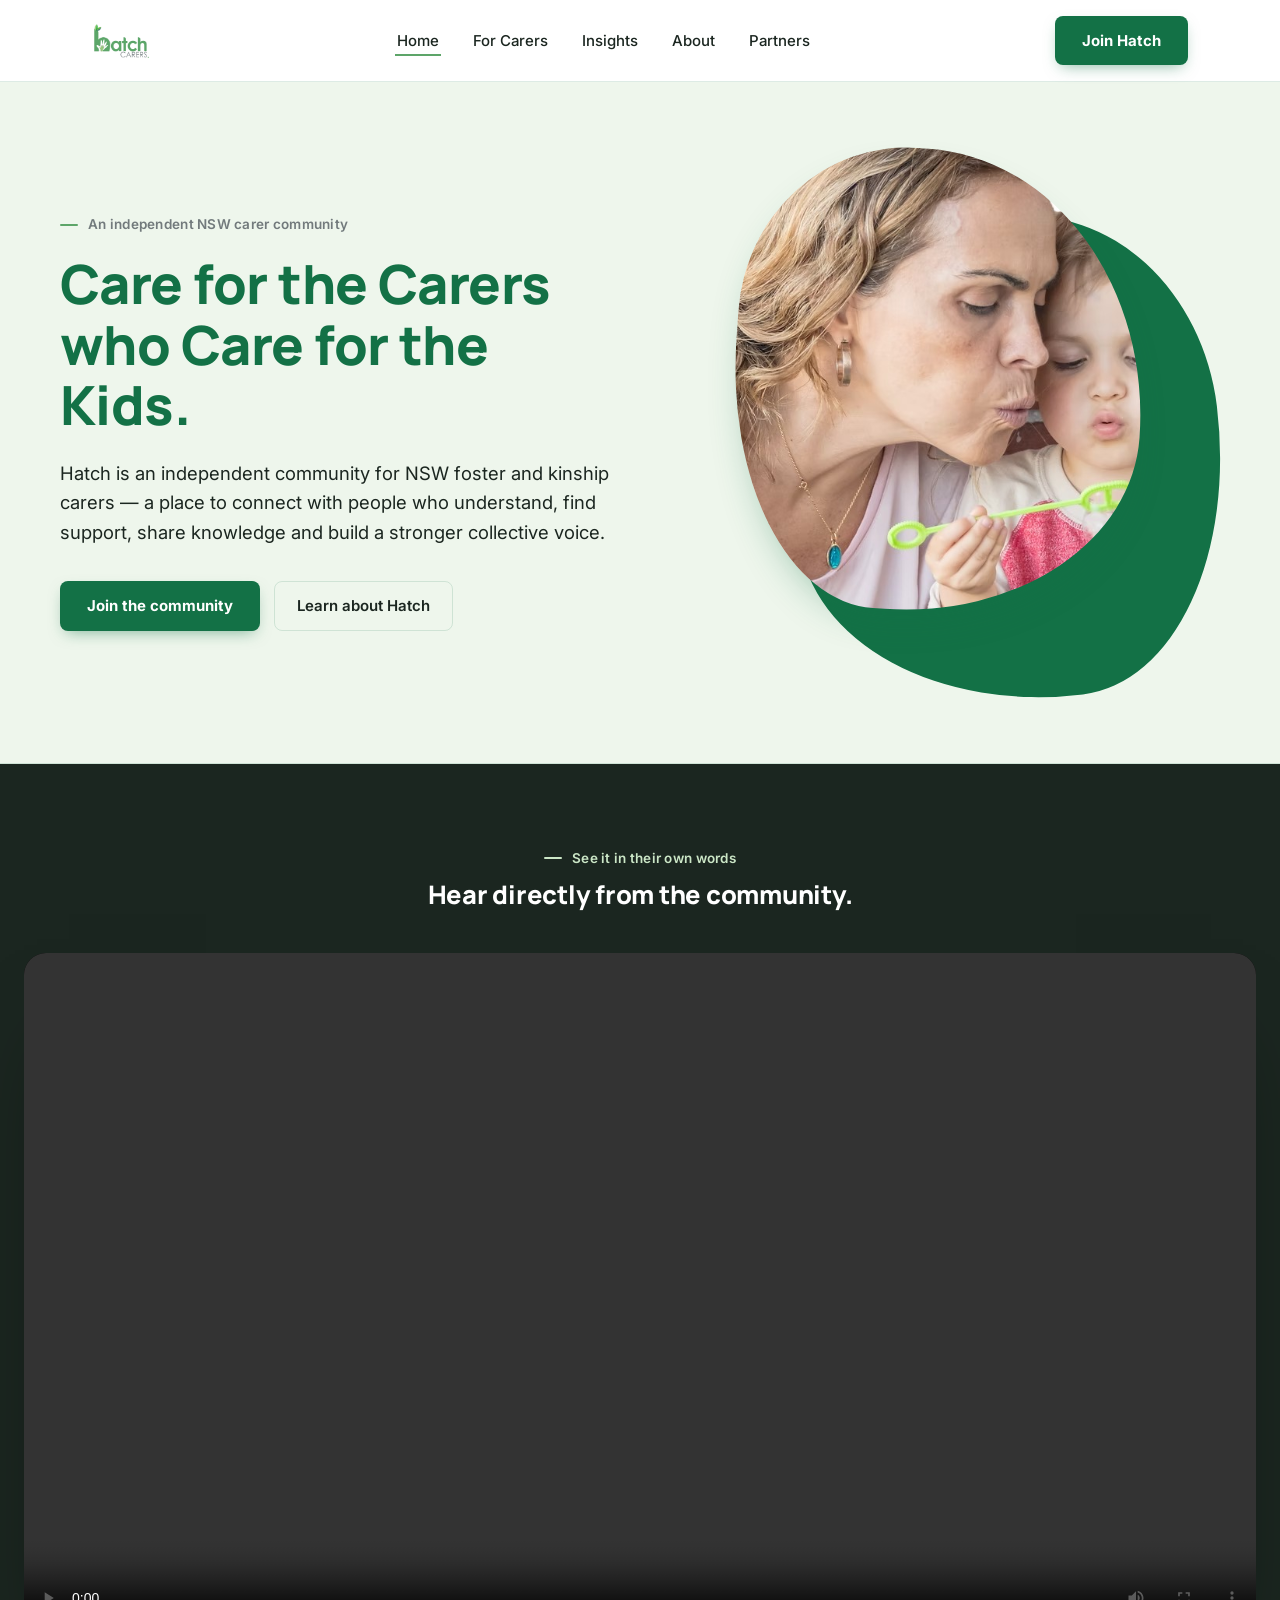
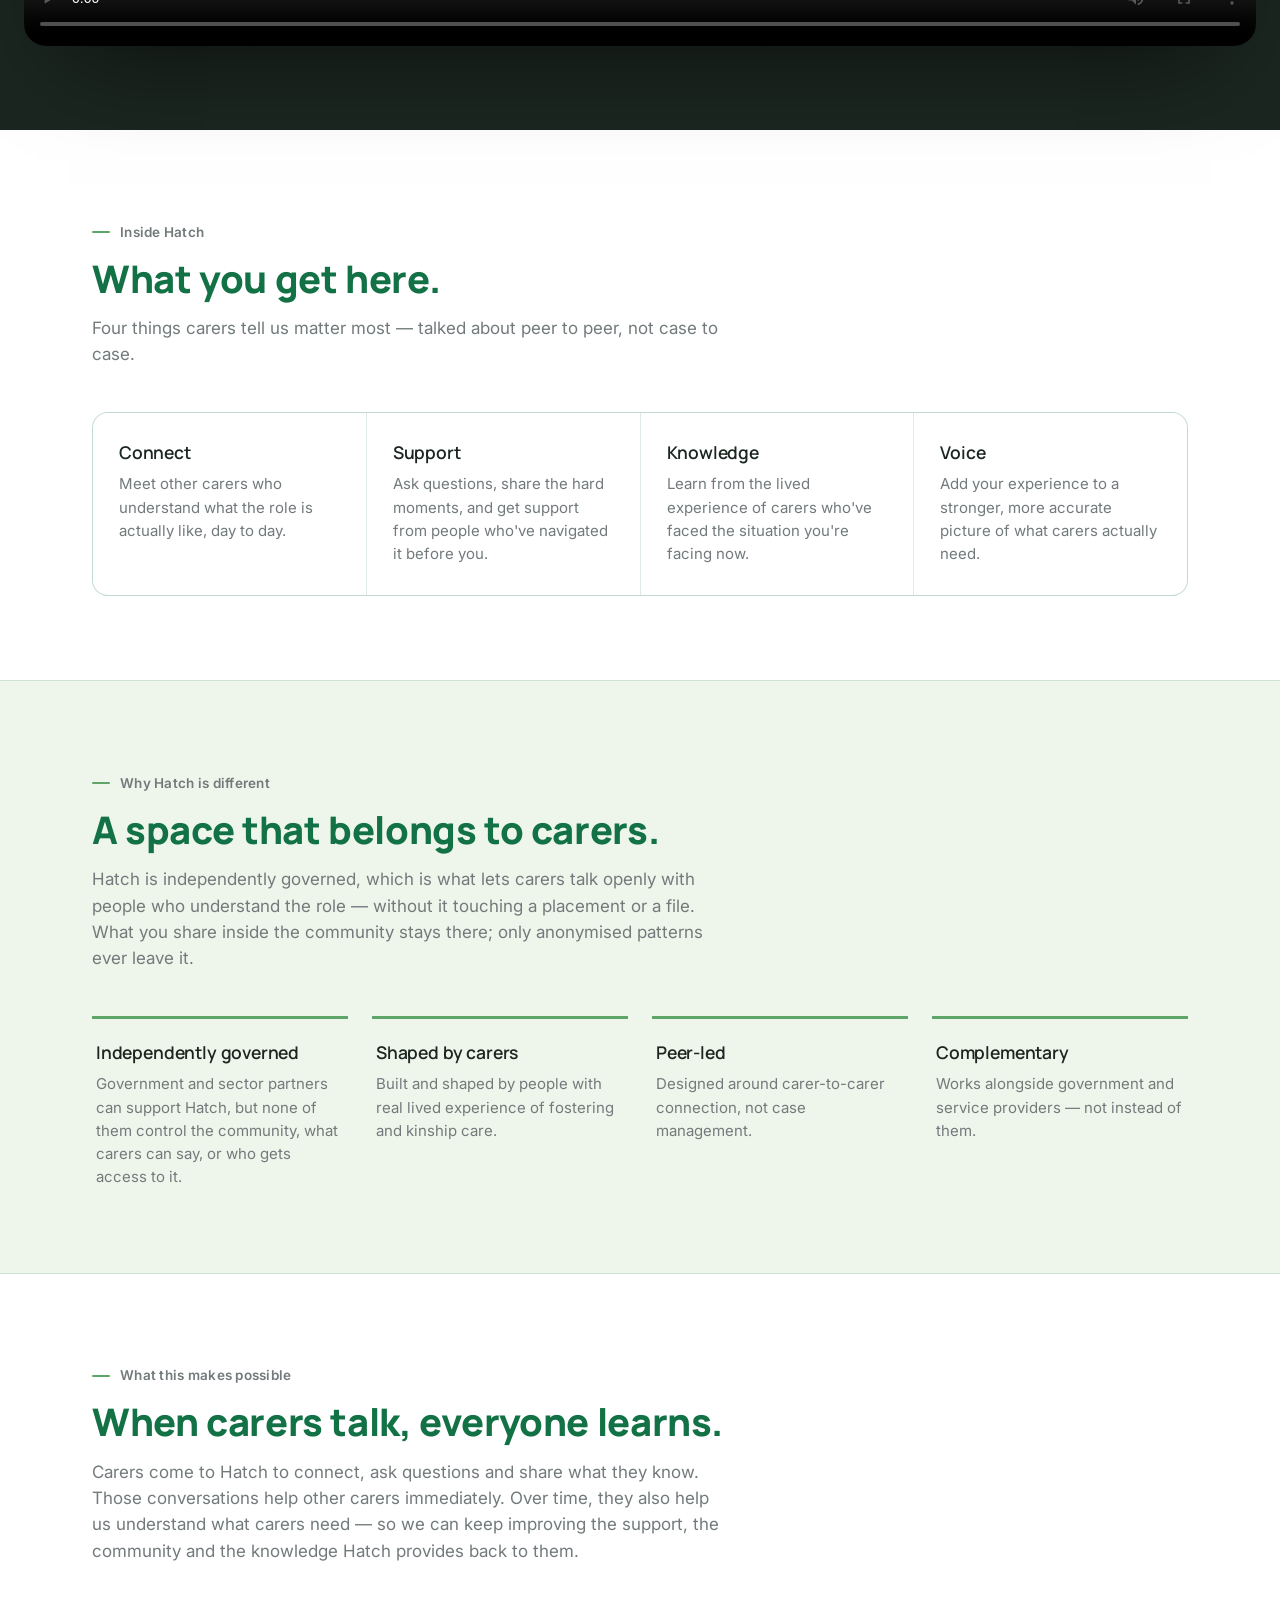
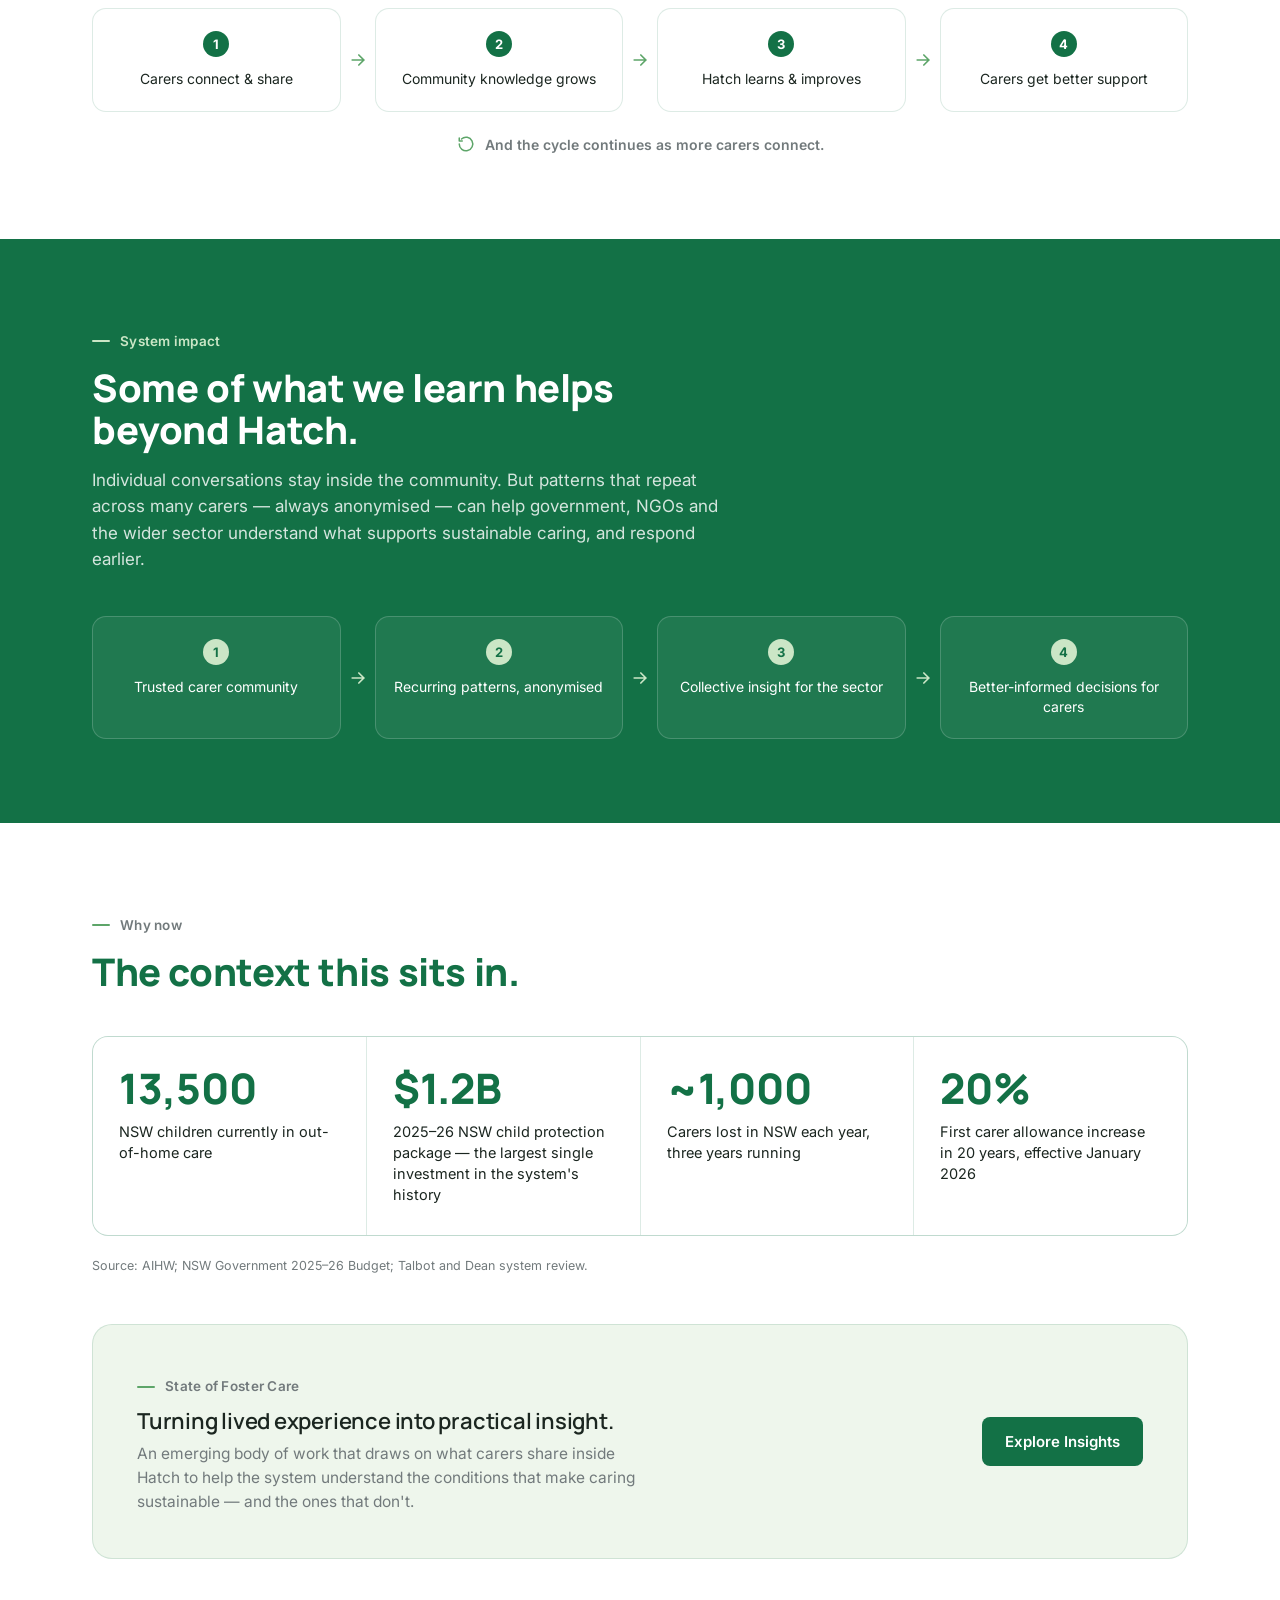
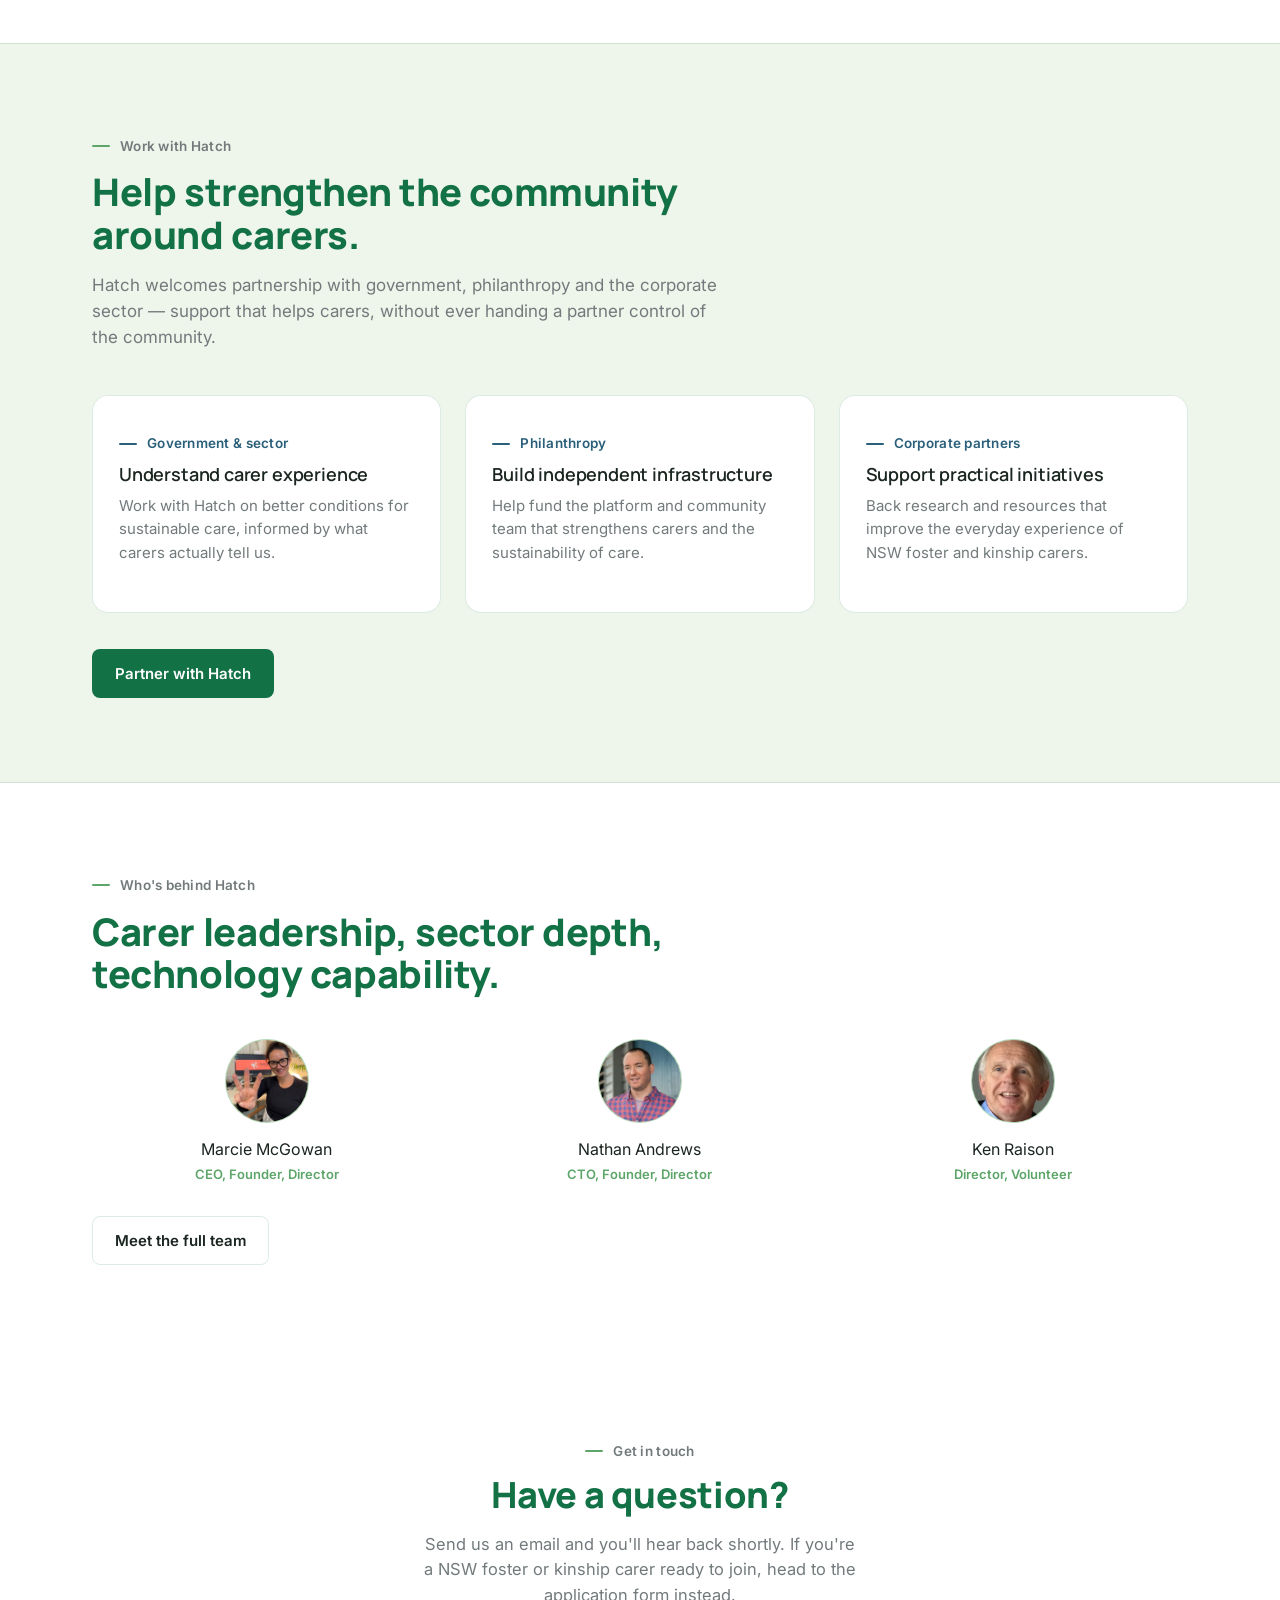
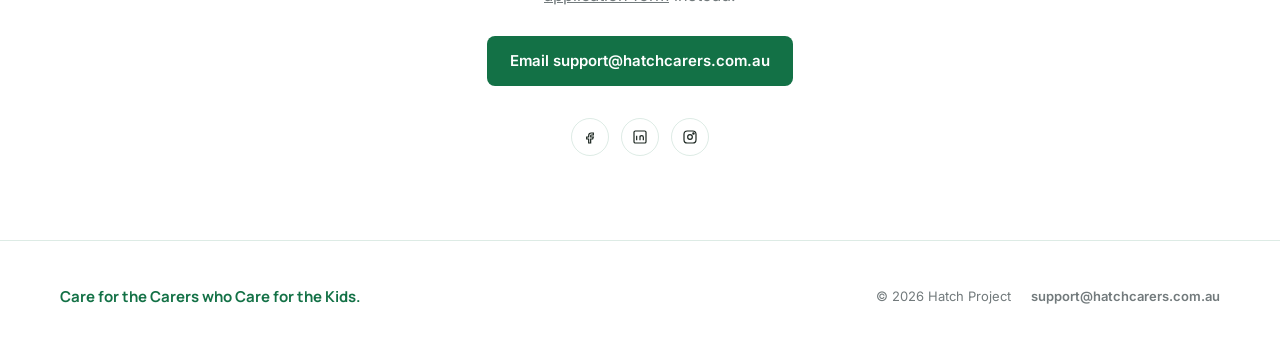
==== commit 84e1f4f1: "Add files via upload changing 2 of the home page sections to not overlap in context" ====
--- a/index.html
+++ b/index.html
@@ -236,9 +236,8 @@
         <p>
           Carers come to Hatch to connect, ask questions and share what they know.
           Those conversations help other carers immediately. Over time, they also help
-          us understand what carers need and improve the support we provide — and,
-          always anonymised, surface patterns that can help the sector understand
-          carers better too.
+          us understand what carers need — so we can keep improving the support, the
+          community and the knowledge Hatch provides back to them.
         </p>
       </div>
 
@@ -257,15 +256,6 @@
           <svg viewBox="0 0 24 24" fill="none" stroke="currentColor" stroke-width="2" stroke-linecap="round" stroke-linejoin="round"><path d="M3 12a9 9 0 1 0 3-6.7"/><path d="M3 4v4h4"/></svg>
           <span>And the cycle continues as more carers connect.</span>
         </div>
-
-        <div class="loop-branch">
-          <div class="loop-branch-connector"></div>
-          <div class="loop-branch-card">
-            <span class="eyebrow">Also flows outward, anonymised</span>
-            <h3>Collective insight for the sector</h3>
-            <p>Recurring patterns — never individual conversations — can also help government and the sector understand what carers need.</p>
-          </div>
-        </div>
       </div>
     </div>
   </section>
@@ -275,22 +265,22 @@
     <div class="wrap">
       <div class="section-head reveal">
         <span class="eyebrow">System impact</span>
-        <h2>What carers tell us, at scale.</h2>
+        <h2>Some of what we learn helps beyond Hatch.</h2>
         <p>
-          The same patterns that help Hatch support individual carers, gathered across
-          the whole community, can help government, NGOs and the wider out-of-home-care
-          system understand what supports — and what undermines — sustainable caring.
+          Individual conversations stay inside the community. But patterns that repeat
+          across many carers — always anonymised — can help government, NGOs and the
+          wider sector understand what supports sustainable caring, and respond earlier.
         </p>
       </div>
 
       <div class="flow reveal">
-        <div class="flow-step"><span class="flow-index">1</span><p>Community &amp; lived experience</p></div>
+        <div class="flow-step"><span class="flow-index">1</span><p>Trusted carer community</p></div>
         <div class="flow-arrow"><svg viewBox="0 0 24 24" fill="none" stroke="currentColor" stroke-width="2" stroke-linecap="round"><path d="M5 12h14M13 6l6 6-6 6"/></svg></div>
-        <div class="flow-step"><span class="flow-index">2</span><p>Collective knowledge</p></div>
+        <div class="flow-step"><span class="flow-index">2</span><p>Recurring patterns, anonymised</p></div>
         <div class="flow-arrow"><svg viewBox="0 0 24 24" fill="none" stroke="currentColor" stroke-width="2" stroke-linecap="round"><path d="M5 12h14M13 6l6 6-6 6"/></svg></div>
-        <div class="flow-step"><span class="flow-index">3</span><p>Evidence &amp; insight</p></div>
+        <div class="flow-step"><span class="flow-index">3</span><p>Collective insight for the sector</p></div>
         <div class="flow-arrow"><svg viewBox="0 0 24 24" fill="none" stroke="currentColor" stroke-width="2" stroke-linecap="round"><path d="M5 12h14M13 6l6 6-6 6"/></svg></div>
-        <div class="flow-step"><span class="flow-index">4</span><p>More stable care for children</p></div>
+        <div class="flow-step"><span class="flow-index">4</span><p>Better-informed decisions for carers</p></div>
       </div>
     </div>
   </section>
--- a/assets/site.css
+++ b/assets/site.css
@@ -247,6 +247,7 @@
 
 /* ---------- insight chain (dark) ---------- */
 .chain-dark{ background:var(--forest); color:#fff; }
+.chain-dark h2{ color:#fff; }
 .chain-dark .eyebrow{ color:var(--sage); }
 .chain-dark .eyebrow::before{ background:var(--sage); }
 .chain-dark .section-head p{ color:rgba(255,255,255,0.82); }
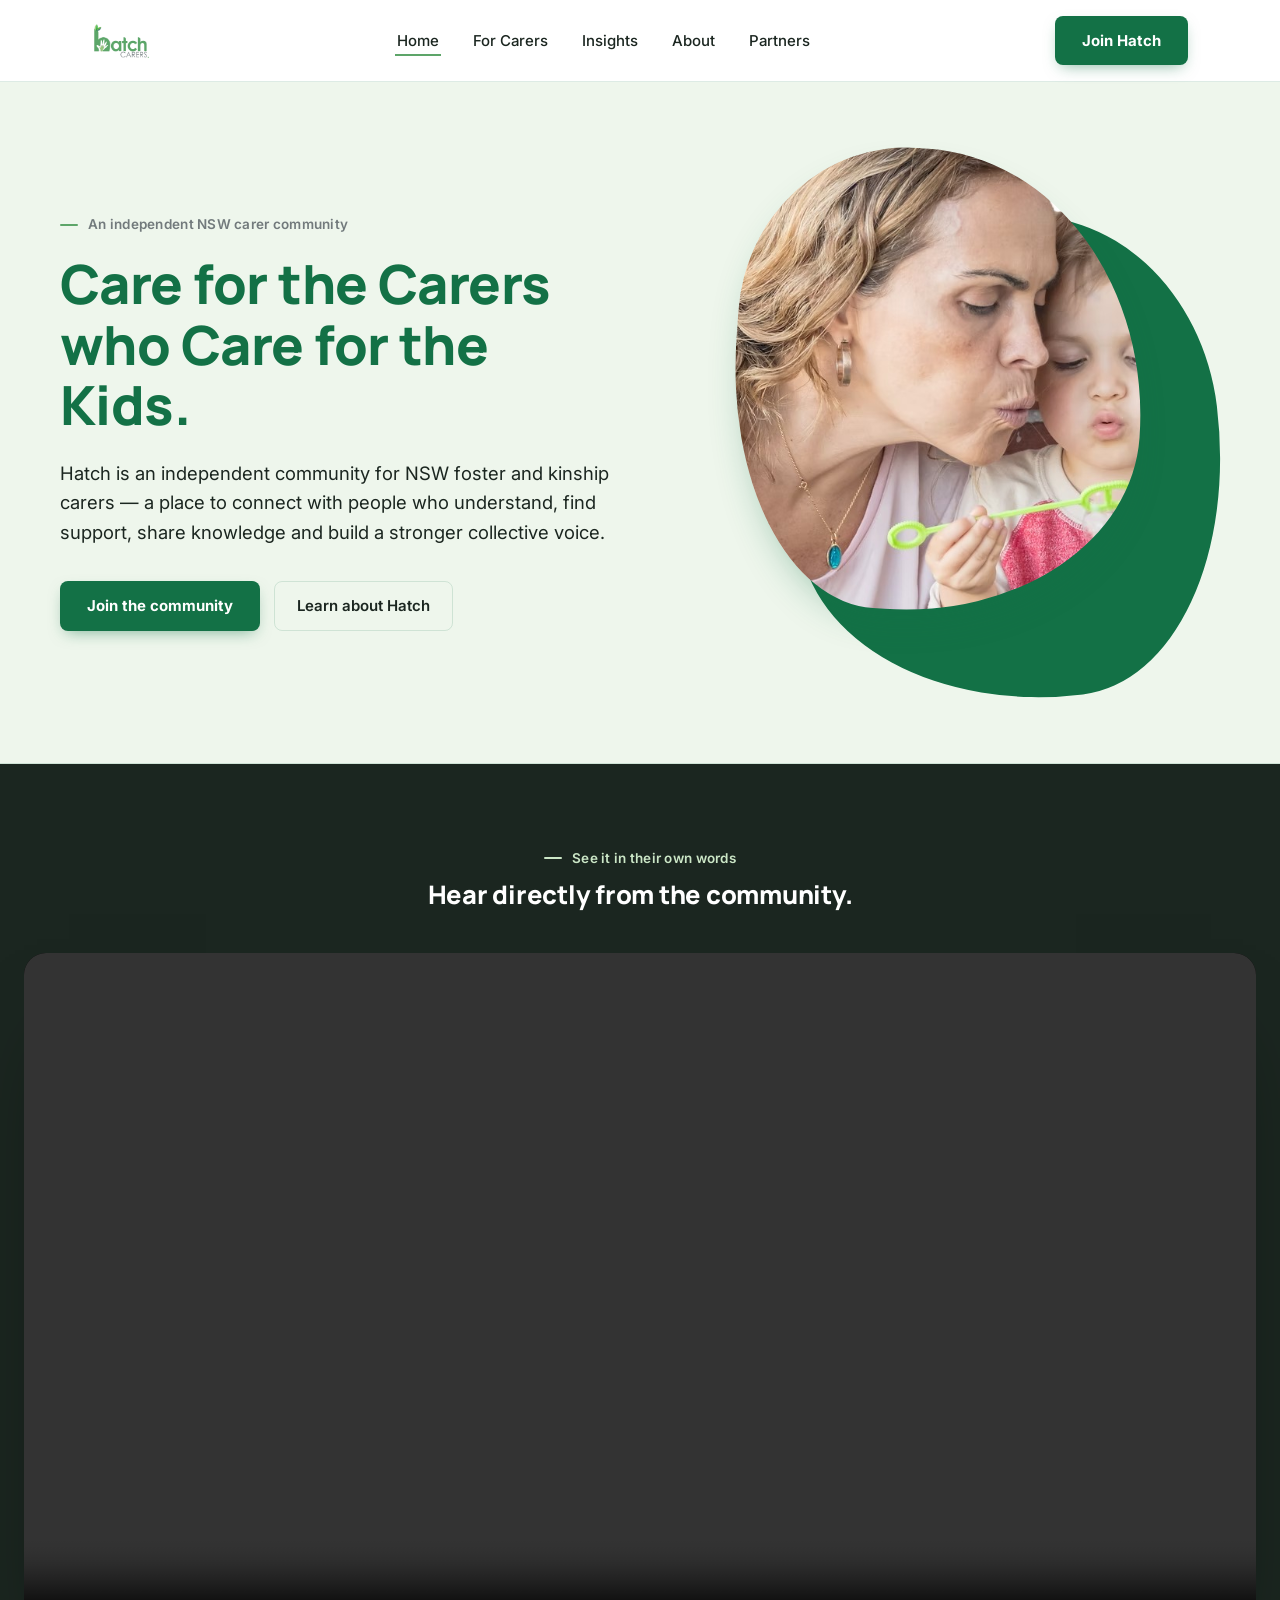
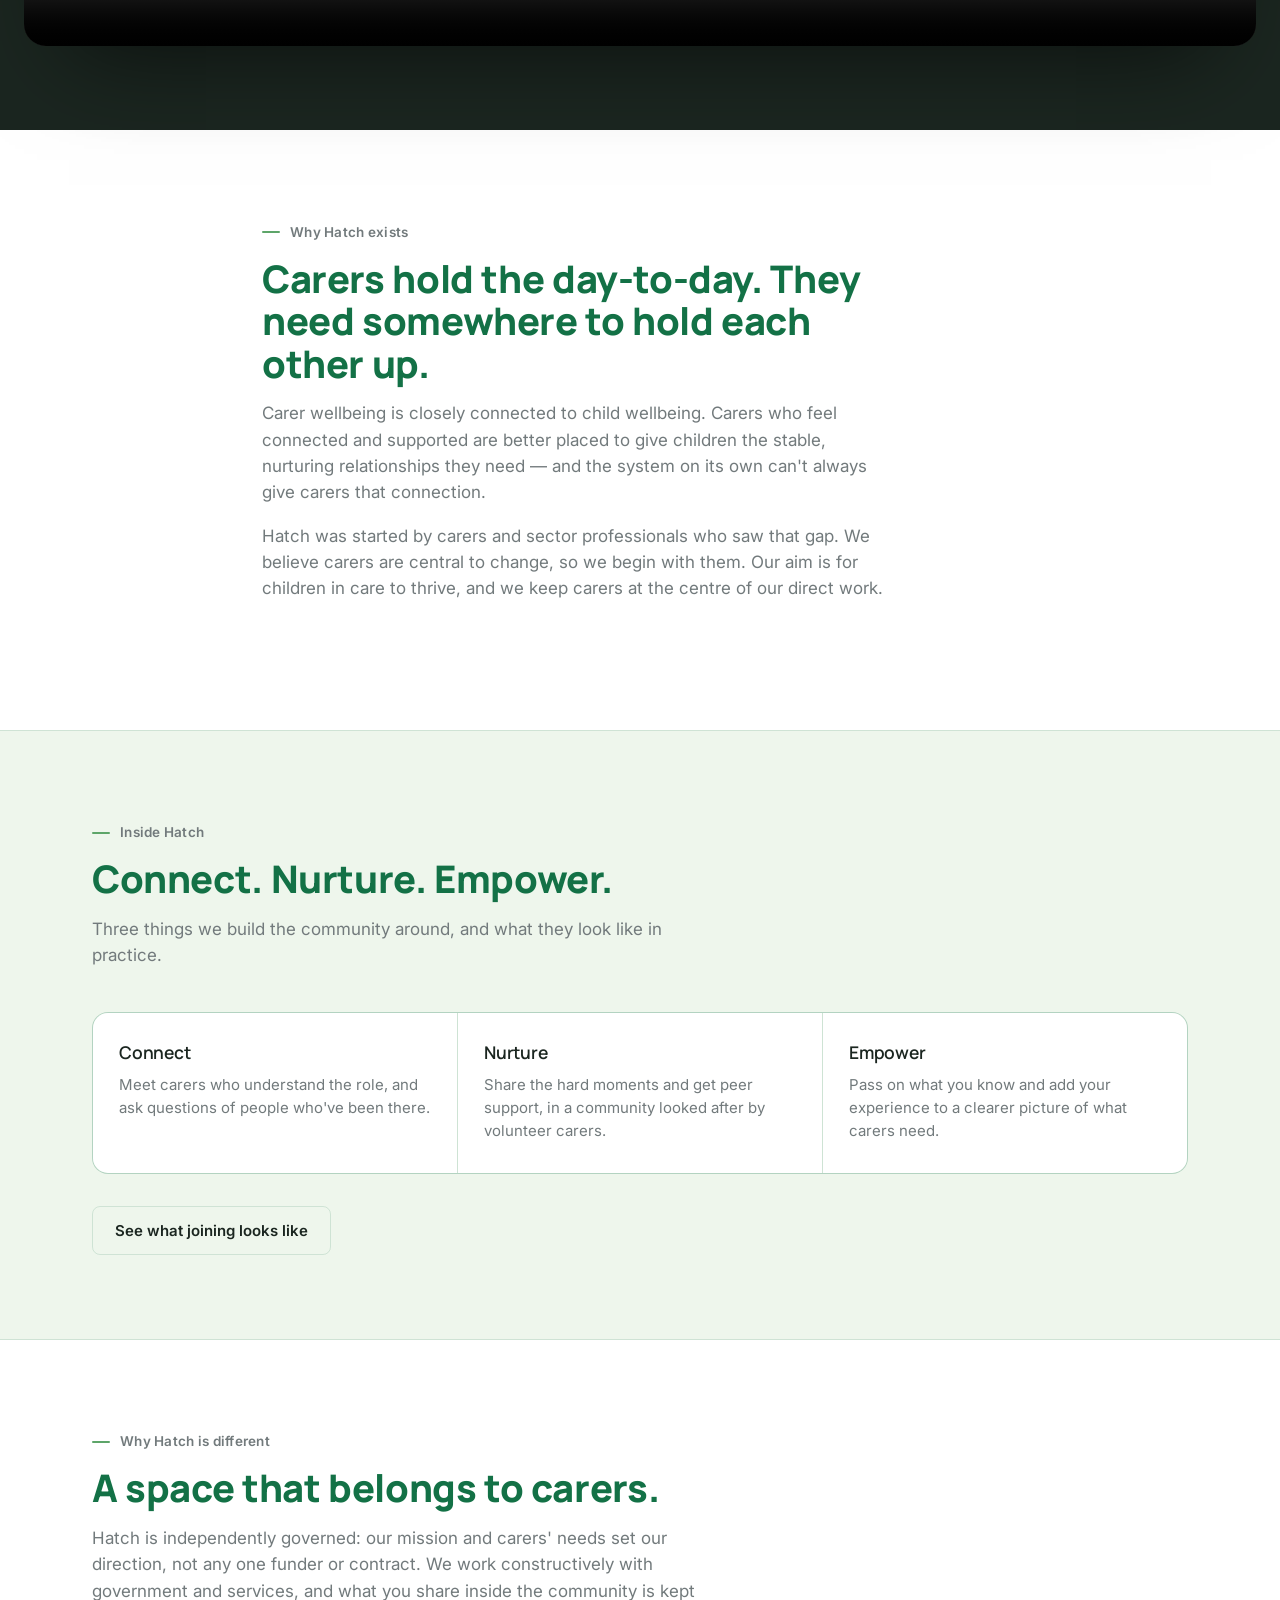
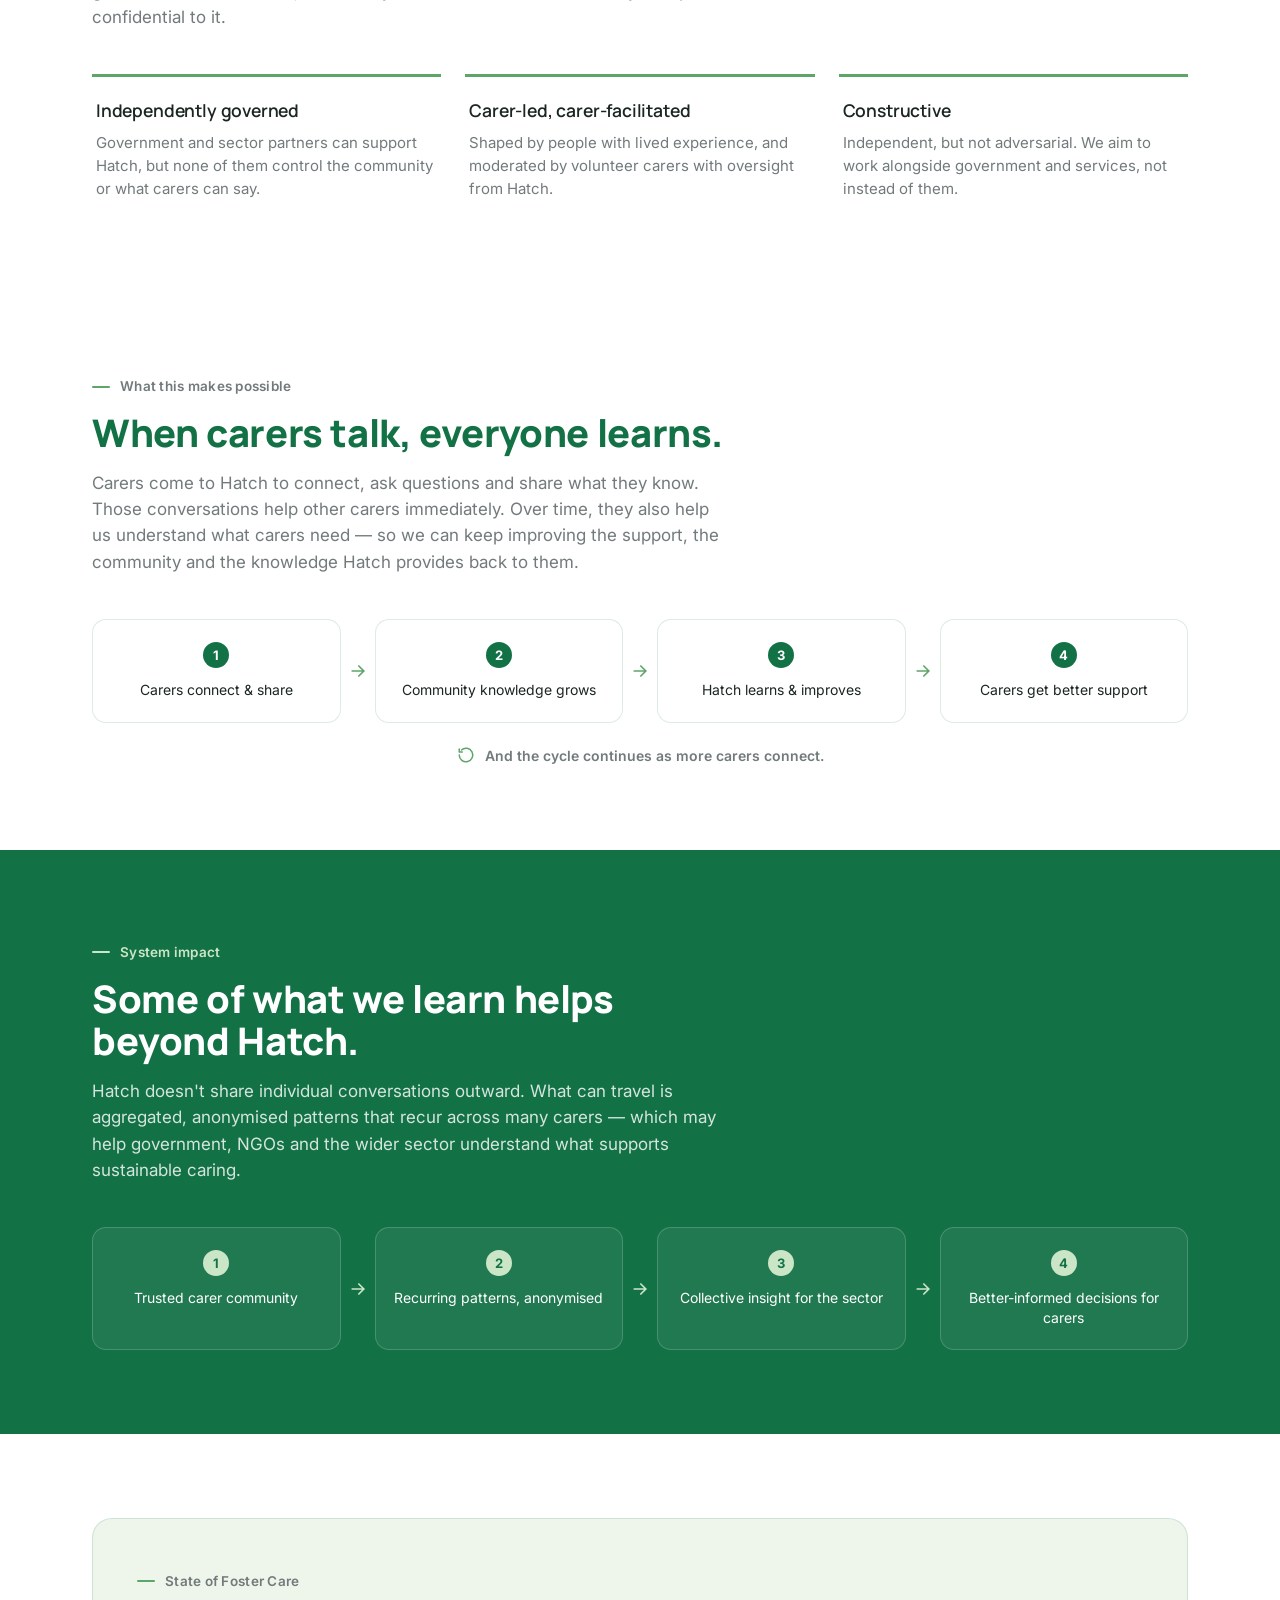
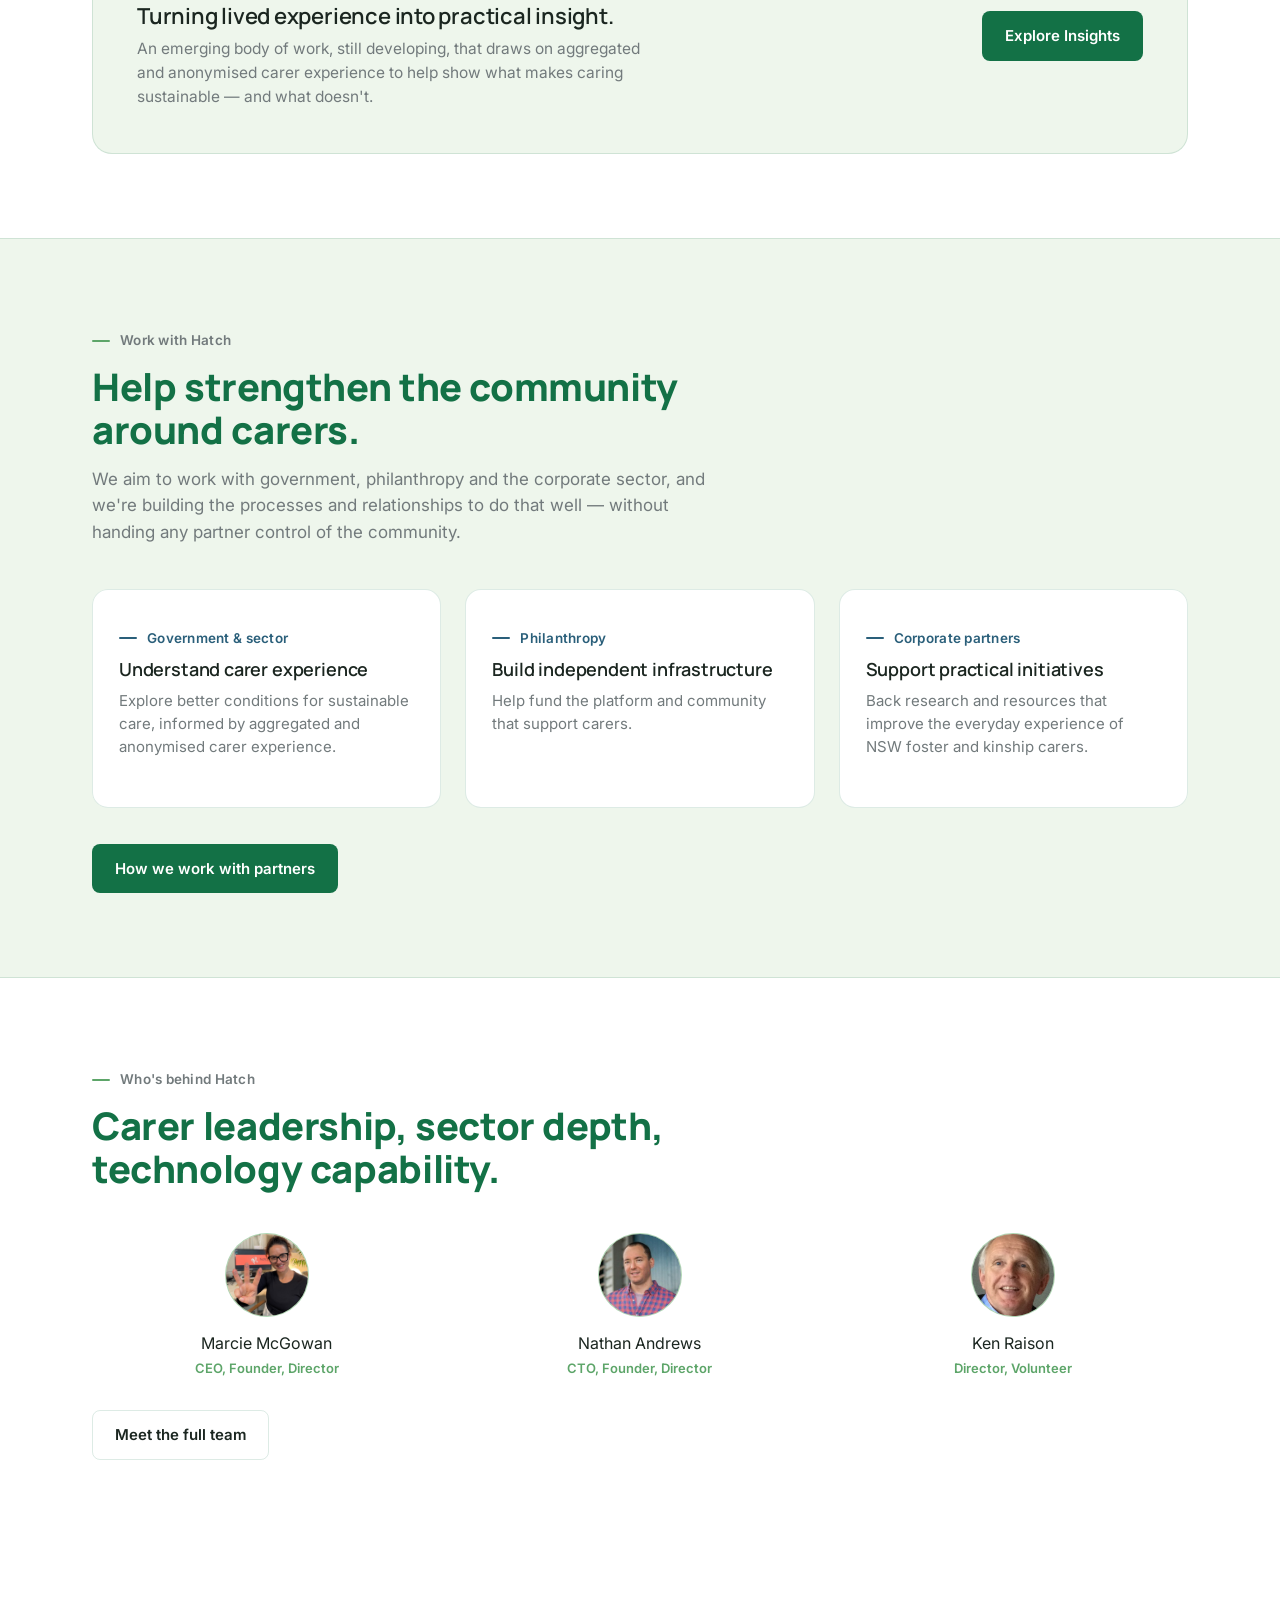
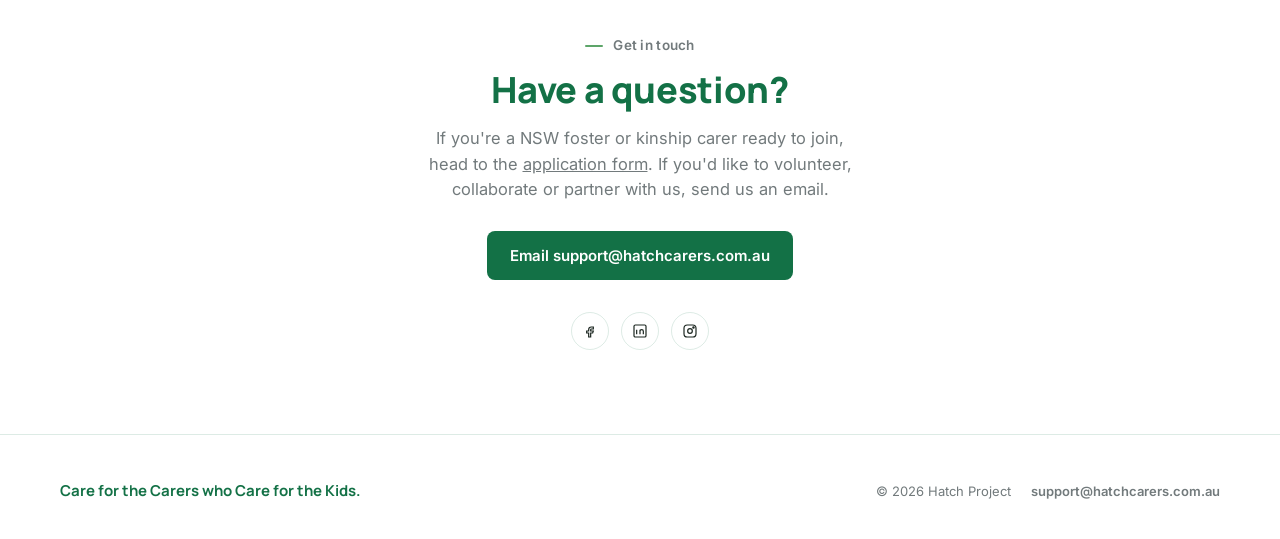
==== commit ab472d28: "Add files via upload final feedback from marcie before going live." ====
--- a/index.html
+++ b/index.html
@@ -162,66 +162,82 @@
     </div>
   </section>
 
-  <!-- ================= 2. WHAT I GET HERE ================= -->
-  <section id="what-you-get">
+  <!-- ================= 2. WHY HATCH EXISTS ================= -->
+  <section id="why-hatch">
+    <div class="wrap-narrow">
+      <div class="section-head reveal">
+        <span class="eyebrow">Why Hatch exists</span>
+        <h2>Carers hold the day-to-day. They need somewhere to hold each other up.</h2>
+        <p>
+          Carer wellbeing is closely connected to child wellbeing. Carers who feel
+          connected and supported are better placed to give children the stable, nurturing
+          relationships they need &mdash; and the system on its own can't always give
+          carers that connection.
+        </p>
+        <p style="margin-top:16px;">
+          Hatch was started by carers and sector professionals who saw that gap. We believe
+          carers are central to change, so we begin with them. Our aim is for children in
+          care to thrive, and we keep carers at the centre of our direct work.
+        </p>
+      </div>
+    </div>
+  </section>
+
+  <!-- ================= 3. THREE PILLARS ================= -->
+  <section id="what-you-get" style="background:var(--sage-tint); border-top:1px solid var(--line); border-bottom:1px solid var(--line);">
     <div class="wrap">
       <div class="section-head reveal">
         <span class="eyebrow">Inside Hatch</span>
-        <h2>What you get here.</h2>
-        <p>Four things carers tell us matter most — talked about peer to peer, not case to case.</p>
-      </div>
-
-      <div class="chapter-grid">
+        <h2>Connect. Nurture. Empower.</h2>
+        <p>Three things we build the community around, and what they look like in practice.</p>
+      </div>
+
+      <div class="chapter-grid three">
         <div class="chapter-card reveal">
           <h3>Connect</h3>
-          <p>Meet other carers who understand what the role is actually like, day to day.</p>
+          <p>Meet carers who understand the role, and ask questions of people who've been there.</p>
         </div>
         <div class="chapter-card reveal">
-          <h3>Support</h3>
-          <p>Ask questions, share the hard moments, and get support from people who've navigated it before you.</p>
+          <h3>Nurture</h3>
+          <p>Share the hard moments and get peer support, in a community looked after by volunteer carers.</p>
         </div>
         <div class="chapter-card reveal">
-          <h3>Knowledge</h3>
-          <p>Learn from the lived experience of carers who've faced the situation you're facing now.</p>
-        </div>
-        <div class="chapter-card reveal">
-          <h3>Voice</h3>
-          <p>Add your experience to a stronger, more accurate picture of what carers actually need.</p>
-        </div>
-      </div>
-    </div>
-  </section>
-
-  <!-- ================= 3. WHY HATCH IS DIFFERENT ================= -->
-  <section style="background:var(--sage-tint); border-top:1px solid var(--line); border-bottom:1px solid var(--line);">
+          <h3>Empower</h3>
+          <p>Pass on what you know and add your experience to a clearer picture of what carers need.</p>
+        </div>
+      </div>
+
+      <div style="margin-top:32px;">
+        <a href="for-carers.html" class="btn btn-ghost">See what joining looks like</a>
+      </div>
+    </div>
+  </section>
+
+  <!-- ================= 3b. WHY HATCH IS DIFFERENT ================= -->
+  <section>
     <div class="wrap">
       <div class="section-head reveal">
         <span class="eyebrow">Why Hatch is different</span>
         <h2>A space that belongs to carers.</h2>
         <p>
-          Hatch is independently governed, which is what lets carers talk openly with
-          people who understand the role — without it touching a placement or a file.
-          What you share inside the community stays there; only anonymised patterns
-          ever leave it.
-        </p>
-      </div>
-
-      <div class="pillar-grid">
+          Hatch is independently governed: our mission and carers' needs set our direction,
+          not any one funder or contract. We work constructively with government and
+          services, and what you share inside the community is kept confidential to it.
+        </p>
+      </div>
+
+      <div class="pillar-grid three">
         <div class="pillar reveal">
           <h3>Independently governed</h3>
-          <p>Government and sector partners can support Hatch, but none of them control the community, what carers can say, or who gets access to it.</p>
+          <p>Government and sector partners can support Hatch, but none of them control the community or what carers can say.</p>
         </div>
         <div class="pillar reveal">
-          <h3>Shaped by carers</h3>
-          <p>Built and shaped by people with real lived experience of fostering and kinship care.</p>
+          <h3>Carer-led, carer-facilitated</h3>
+          <p>Shaped by people with lived experience, and moderated by volunteer carers with oversight from Hatch.</p>
         </div>
         <div class="pillar reveal">
-          <h3>Peer-led</h3>
-          <p>Designed around carer-to-carer connection, not case management.</p>
-        </div>
-        <div class="pillar reveal">
-          <h3>Complementary</h3>
-          <p>Works alongside government and service providers — not instead of them.</p>
+          <h3>Constructive</h3>
+          <p>Independent, but not adversarial. We aim to work alongside government and services, not instead of them.</p>
         </div>
       </div>
     </div>
@@ -267,9 +283,10 @@
         <span class="eyebrow">System impact</span>
         <h2>Some of what we learn helps beyond Hatch.</h2>
         <p>
-          Individual conversations stay inside the community. But patterns that repeat
-          across many carers — always anonymised — can help government, NGOs and the
-          wider sector understand what supports sustainable caring, and respond earlier.
+          Hatch doesn't share individual conversations outward. What can travel is
+          aggregated, anonymised patterns that recur across many carers &mdash; which may
+          help government, NGOs and the wider sector understand what supports sustainable
+          caring.
         </p>
       </div>
 
@@ -287,36 +304,12 @@
 
   <section style="background:var(--paper);">
     <div class="wrap">
-      <div class="section-head reveal">
-        <span class="eyebrow">Why now</span>
-        <h2>The context this sits in.</h2>
-      </div>
-      <div class="stat-grid reveal">
-        <div class="stat">
-          <div class="stat-number">13,500</div>
-          <div class="stat-label">NSW children currently in out-of-home care</div>
-        </div>
-        <div class="stat">
-          <div class="stat-number">$1.2B</div>
-          <div class="stat-label">2025–26 NSW child protection package — the largest single investment in the system's history</div>
-        </div>
-        <div class="stat">
-          <div class="stat-number">~1,000</div>
-          <div class="stat-label">Carers lost in NSW each year, three years running</div>
-        </div>
-        <div class="stat">
-          <div class="stat-number">20%</div>
-          <div class="stat-label">First carer allowance increase in 20 years, effective January 2026</div>
-        </div>
-      </div>
-      <p class="stat-source">Source: AIHW; NSW Government 2025–26 Budget; Talbot and Dean system review.</p>
-
-      <div class="cta-card reveal" style="margin-top:48px;">
+      <div class="cta-card reveal">
         <div>
           <span class="eyebrow">State of Foster Care</span>
           <h3>Turning lived experience into practical insight.</h3>
-          <p>An emerging body of work that draws on what carers share inside Hatch to help the
-             system understand the conditions that make caring sustainable — and the ones that don't.</p>
+          <p>An emerging body of work, still developing, that draws on aggregated and anonymised
+             carer experience to help show what makes caring sustainable &mdash; and what doesn't.</p>
         </div>
         <div class="cta-actions">
           <a href="insights.html" class="btn btn-primary">Explore Insights</a>
@@ -331,19 +324,19 @@
       <div class="section-head reveal">
         <span class="eyebrow">Work with Hatch</span>
         <h2>Help strengthen the community around carers.</h2>
-        <p>Hatch welcomes partnership with government, philanthropy and the corporate sector — support that helps carers, without ever handing a partner control of the community.</p>
+        <p>We aim to work with government, philanthropy and the corporate sector, and we're building the processes and relationships to do that well &mdash; without handing any partner control of the community.</p>
       </div>
 
       <div class="partner-grid">
         <div class="partner-card reveal">
           <span class="eyebrow">Government &amp; sector</span>
           <h3>Understand carer experience</h3>
-          <p>Work with Hatch on better conditions for sustainable care, informed by what carers actually tell us.</p>
+          <p>Explore better conditions for sustainable care, informed by aggregated and anonymised carer experience.</p>
         </div>
         <div class="partner-card reveal">
           <span class="eyebrow">Philanthropy</span>
           <h3>Build independent infrastructure</h3>
-          <p>Help fund the platform and community team that strengthens carers and the sustainability of care.</p>
+          <p>Help fund the platform and community that support carers.</p>
         </div>
         <div class="partner-card reveal">
           <span class="eyebrow">Corporate partners</span>
@@ -353,7 +346,7 @@
       </div>
 
       <div style="margin-top:36px;">
-        <a href="partners.html" class="btn btn-primary">Partner with Hatch</a>
+        <a href="partners.html" class="btn btn-primary">How we work with partners</a>
       </div>
     </div>
   </section>
@@ -397,8 +390,9 @@
         <span class="eyebrow">Get in touch</span>
         <h2>Have a question?</h2>
         <p>
-          Send us an email and you'll hear back shortly. If you're a NSW foster or kinship
-          carer ready to join, head to the <a href="join.html">application form</a> instead.
+          If you're a NSW foster or kinship carer ready to join, head to the
+          <a href="join.html">application form</a>. If you'd like to volunteer, collaborate
+          or partner with us, send us an email.
         </p>
         <a href="mailto:support@hatchcarers.com.au" class="btn btn-primary">Email support@hatchcarers.com.au</a>
 
--- a/assets/site.css
+++ b/assets/site.css
@@ -163,6 +163,19 @@
 }
 .value-list{ background:none; border:none; gap:20px; grid-template-columns:repeat(auto-fit, minmax(200px, 1fr)); }
 .partner-grid{ grid-template-columns:repeat(3,1fr); background:none; border:none; gap:24px; }
+.chapter-grid.three, .stat-grid.three{ grid-template-columns:repeat(3,1fr); }
+.pillar-grid.three{ grid-template-columns:repeat(3,1fr); }
+.chapter-grid.two{ grid-template-columns:repeat(2,1fr); }
+.chapter-card .bullets{ margin:12px 0 0; padding-left:18px; font-size:14.5px; color:var(--warm-grey); }
+.chapter-card .bullets li{ margin-bottom:6px; }
+.chapter-card .card-output{ margin-top:14px; padding-top:12px; border-top:1px solid var(--line); font-size:14px; color:var(--ink); }
+.chapter-card .card-output strong{ color:var(--forest); }
+.note-small{ margin-top:28px; font-size:14.5px; color:var(--warm-grey); max-width:68ch; }
+.status-grid{ display:grid; grid-template-columns:repeat(3,1fr); gap:20px; margin-top:8px; }
+.status-card{ border-top:3px solid var(--green); padding:20px 4px 0; }
+.status-card .status-tag{ font-size:12.5px; font-weight:700; letter-spacing:.04em; text-transform:uppercase; color:var(--forest); }
+.status-card h3{ font-size:17px; margin:6px 0 8px; }
+.status-card p{ font-size:15px; color:var(--warm-grey); margin:0; }
 
 .stat, .chapter-card, .value, .audience, .partner-card{
   background:var(--paper);
@@ -221,6 +234,9 @@
   margin:0 auto 12px;
 }
 .flow-step p{ font-size:14px; color:var(--ink); margin:0; max-width:none; line-height:1.4; }
+.flow.five .flow-step{ flex:1 1 100px; padding:20px 10px; }
+.flow.five .flow-step p{ font-size:13.5px; }
+.flow.five .flow-arrow{ width:26px; }
 .flow-arrow{
   display:flex; align-items:center; justify-content:center; flex:0 0 auto; width:34px;
   color:var(--green);
@@ -393,13 +409,14 @@
 /* ---------- responsive ---------- */
 @media (max-width: 980px){
   .stat-grid, .chapter-grid{ grid-template-columns:repeat(2,1fr); }
+  .chapter-grid.three, .stat-grid.three, .status-grid, .pillar-grid.three{ grid-template-columns:1fr; }
   .pillar-grid{ grid-template-columns:repeat(2,1fr); }
   .value-list{ grid-template-columns:repeat(2,1fr); }
   .audience-grid{ grid-template-columns:repeat(2,1fr); }
   .partner-grid{ grid-template-columns:1fr; }
   .team-preview-grid{ grid-template-columns:repeat(3,1fr); }
   .flow{ flex-direction:column; }
-  .flow-arrow{ transform:rotate(90deg); width:auto; height:28px; }
+  .flow-arrow, .flow.five .flow-arrow{ transform:rotate(90deg); width:auto; height:28px; }
 }
 
 @media (max-width: 760px){
@@ -421,7 +438,7 @@
   .page-hero{ padding:48px 20px 40px; }
   section{ padding:60px 0; }
   .wrap, .wrap-narrow, .nav, .page-hero-inner{ padding-left:20px; padding-right:20px; }
-  .stat-grid, .pillar-grid, .value-list, .audience-grid, .chapter-grid{ grid-template-columns:1fr; }
+  .stat-grid, .pillar-grid, .value-list, .audience-grid, .chapter-grid, .chapter-grid.two{ grid-template-columns:1fr; }
   .team-grid{ grid-template-columns:1fr; }
   .team-preview-grid{ grid-template-columns:1fr; }
   .team-card{ flex-direction:column; align-items:center; text-align:center; }
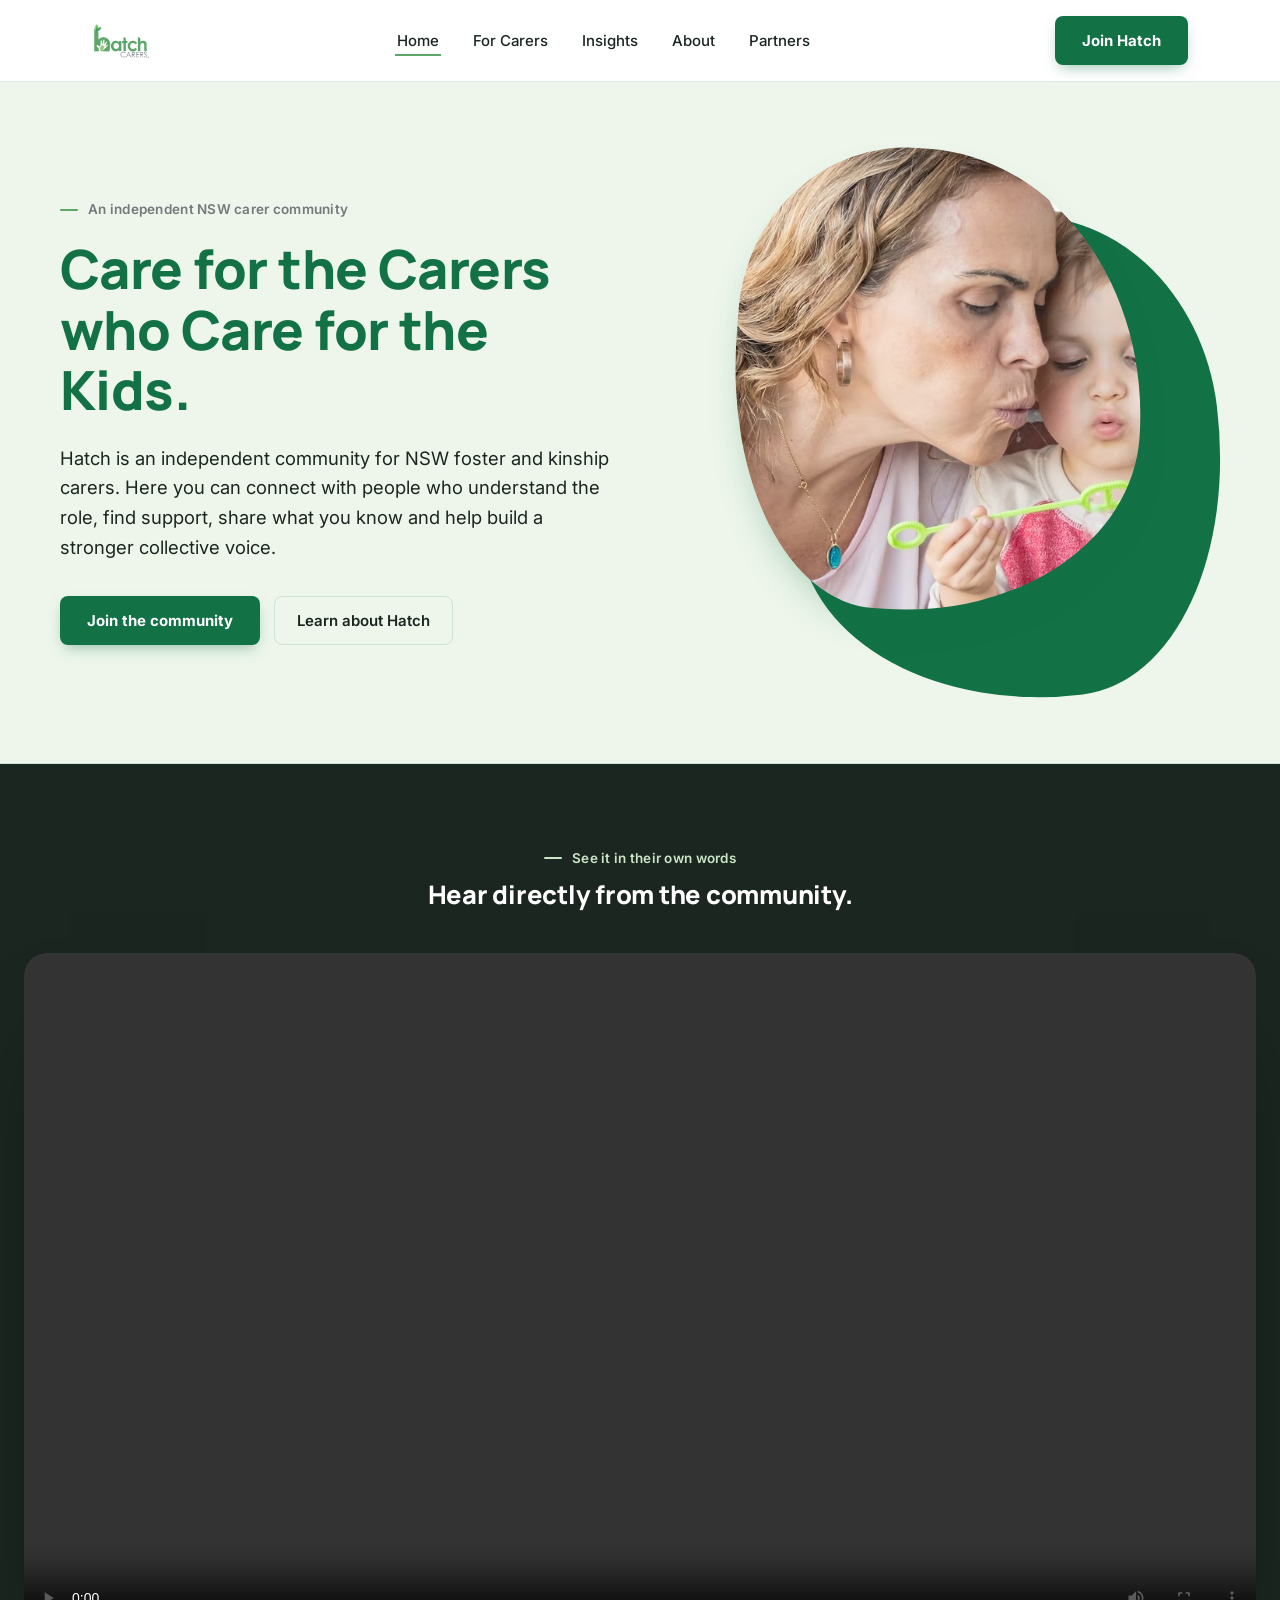
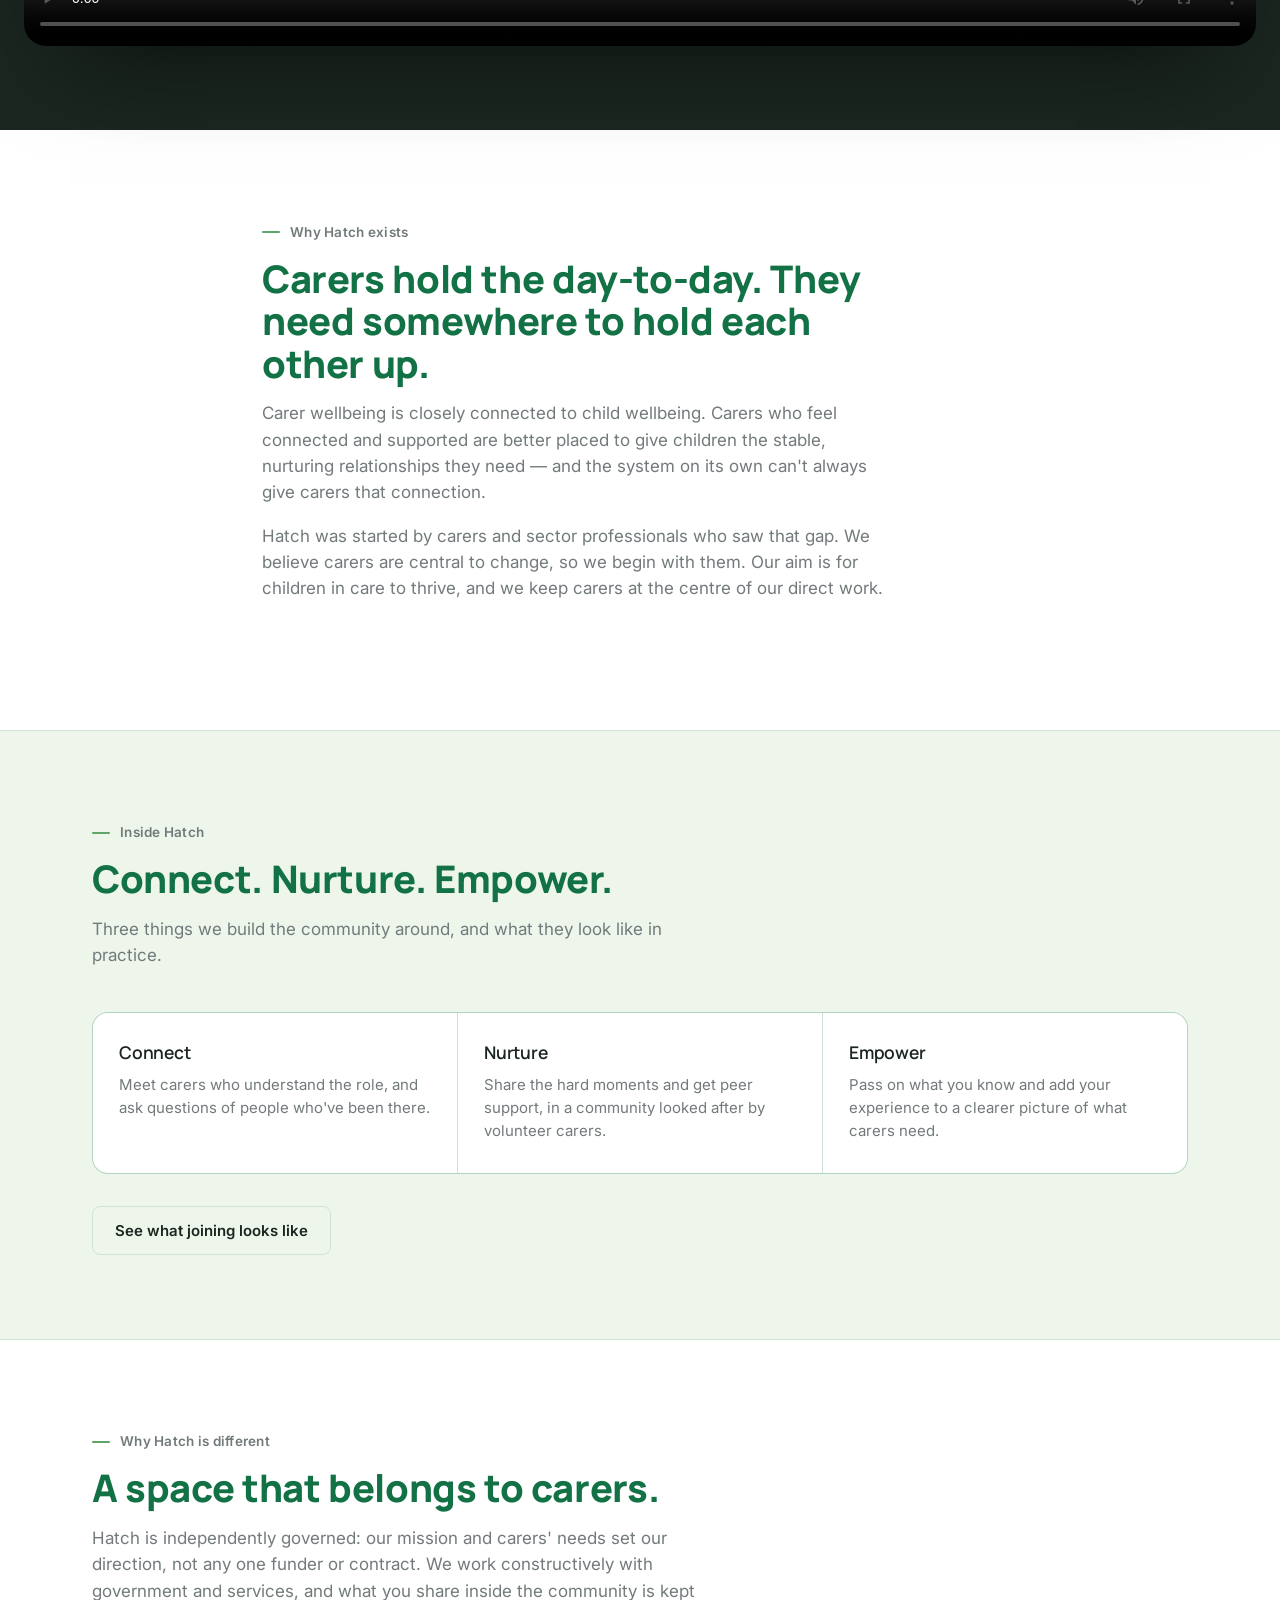
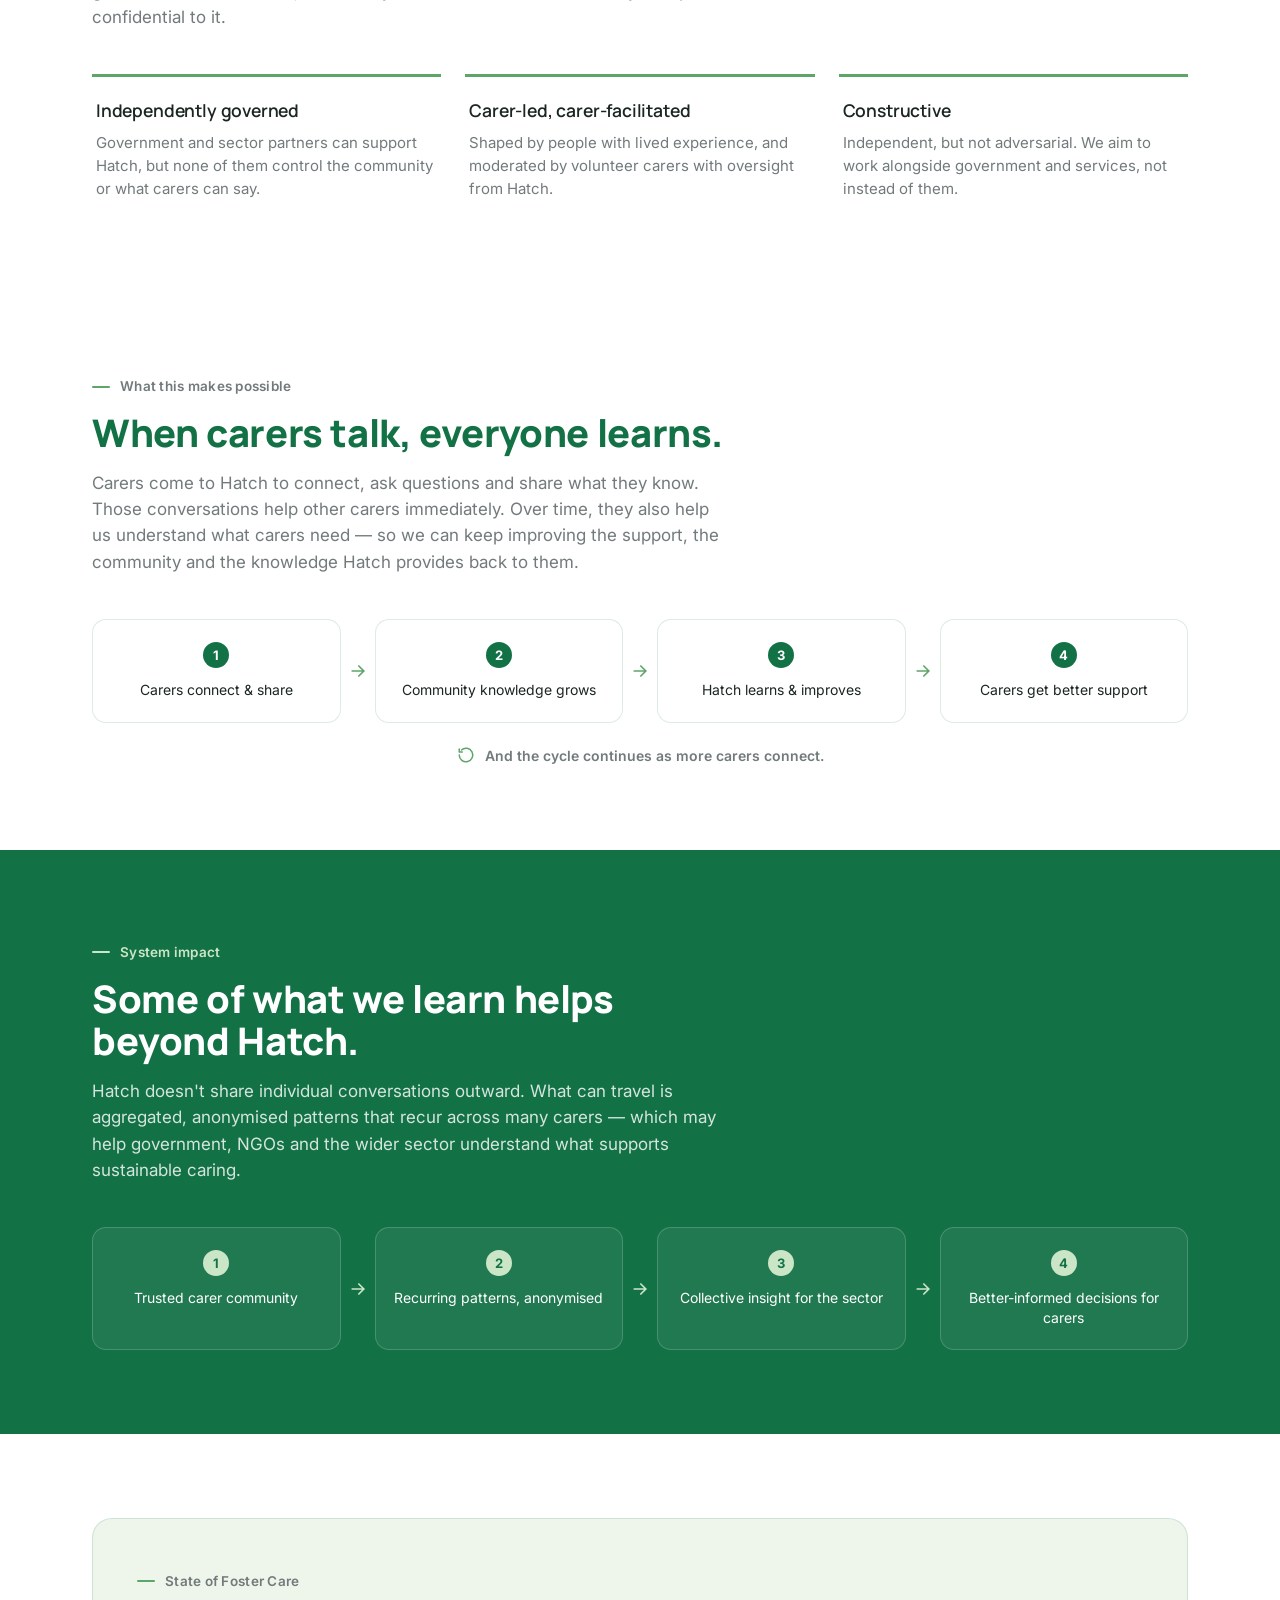
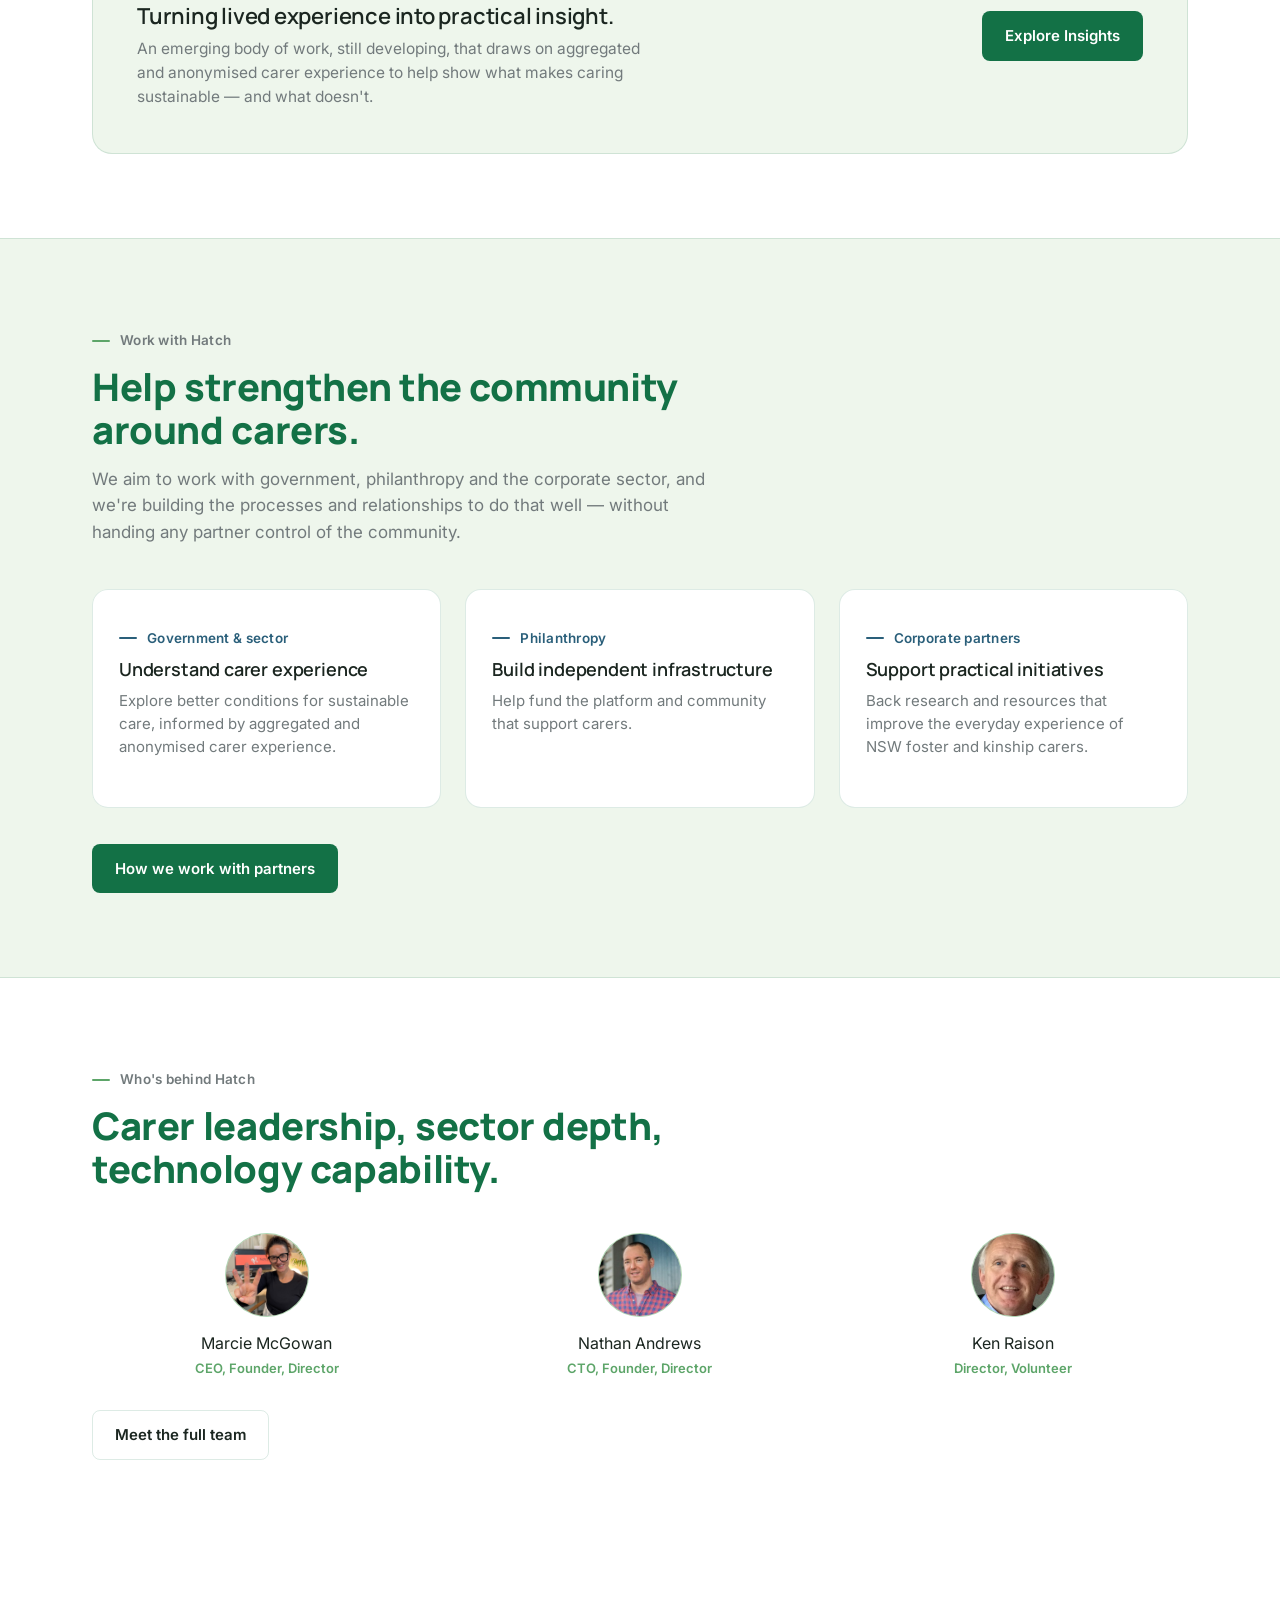
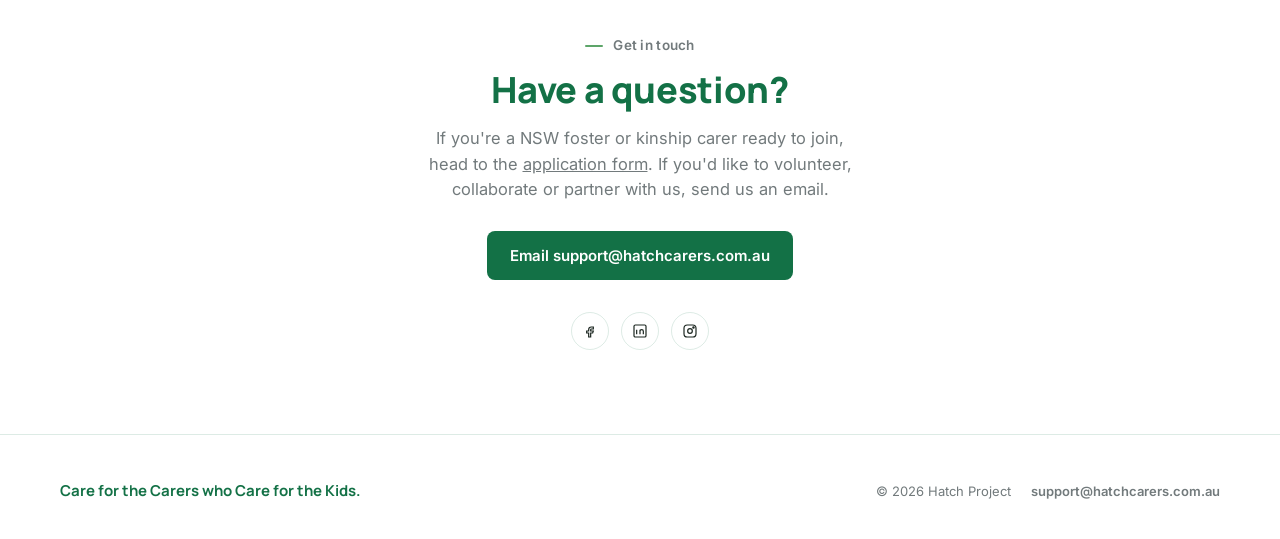
==== commit 657cf931: "Add files via upload changing the mission text near the call to action slightly" ====
--- a/index.html
+++ b/index.html
@@ -4,7 +4,7 @@
 <meta charset="UTF-8">
 <meta name="viewport" content="width=device-width, initial-scale=1.0">
 <title>Hatch Carers — Care for the Carers who Care for the Kids</title>
-<meta name="description" content="Hatch is an independent community for NSW foster and kinship carers — a place to connect with people who understand, find support, share knowledge and build a stronger collective voice.">
+<meta name="description" content="Hatch is an independent community for NSW foster and kinship carers. Connect with people who understand the role, find support, share what you know and help build a stronger collective voice.">
 <link rel="preconnect" href="https://fonts.googleapis.com">
 <link rel="preconnect" href="https://fonts.gstatic.com" crossorigin>
 <link href="https://fonts.googleapis.com/css2?family=Manrope:wght@600;700;800&family=Inter:wght@400;500;600&display=swap" rel="stylesheet">
@@ -123,9 +123,9 @@
         <span class="eyebrow">An independent NSW carer community</span>
         <h1 style="margin-top:18px;">Care for the Carers who Care for the Kids.</h1>
         <p class="hero-lede">
-          Hatch is an independent community for NSW foster and kinship carers — a place
-          to connect with people who understand, find support, share knowledge and build
-          a stronger collective voice.
+          Hatch is an independent community for NSW foster and kinship carers. Here you
+          can connect with people who understand the role, find support, share what you
+          know and help build a stronger collective voice.
         </p>
         <div class="hero-ctas">
           <a href="join.html" class="btn btn-primary btn-cta">Join the community</a>
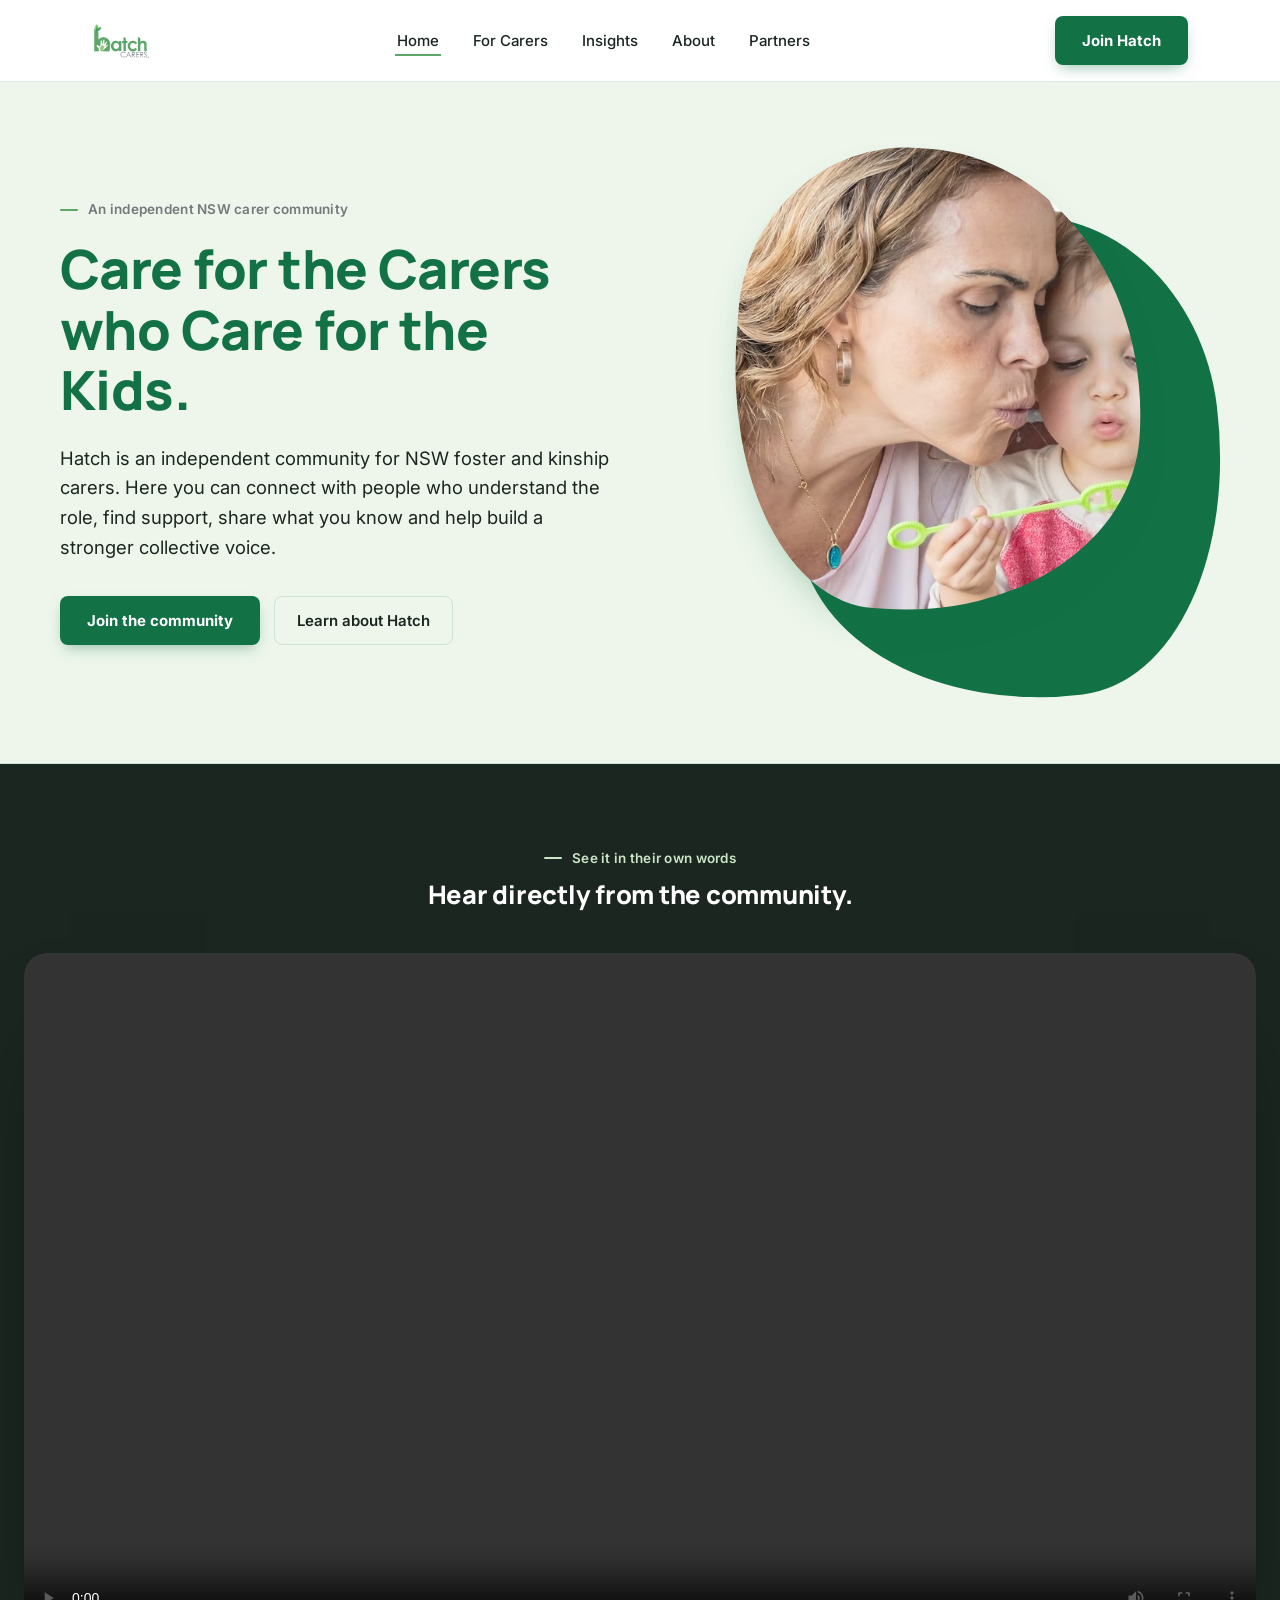
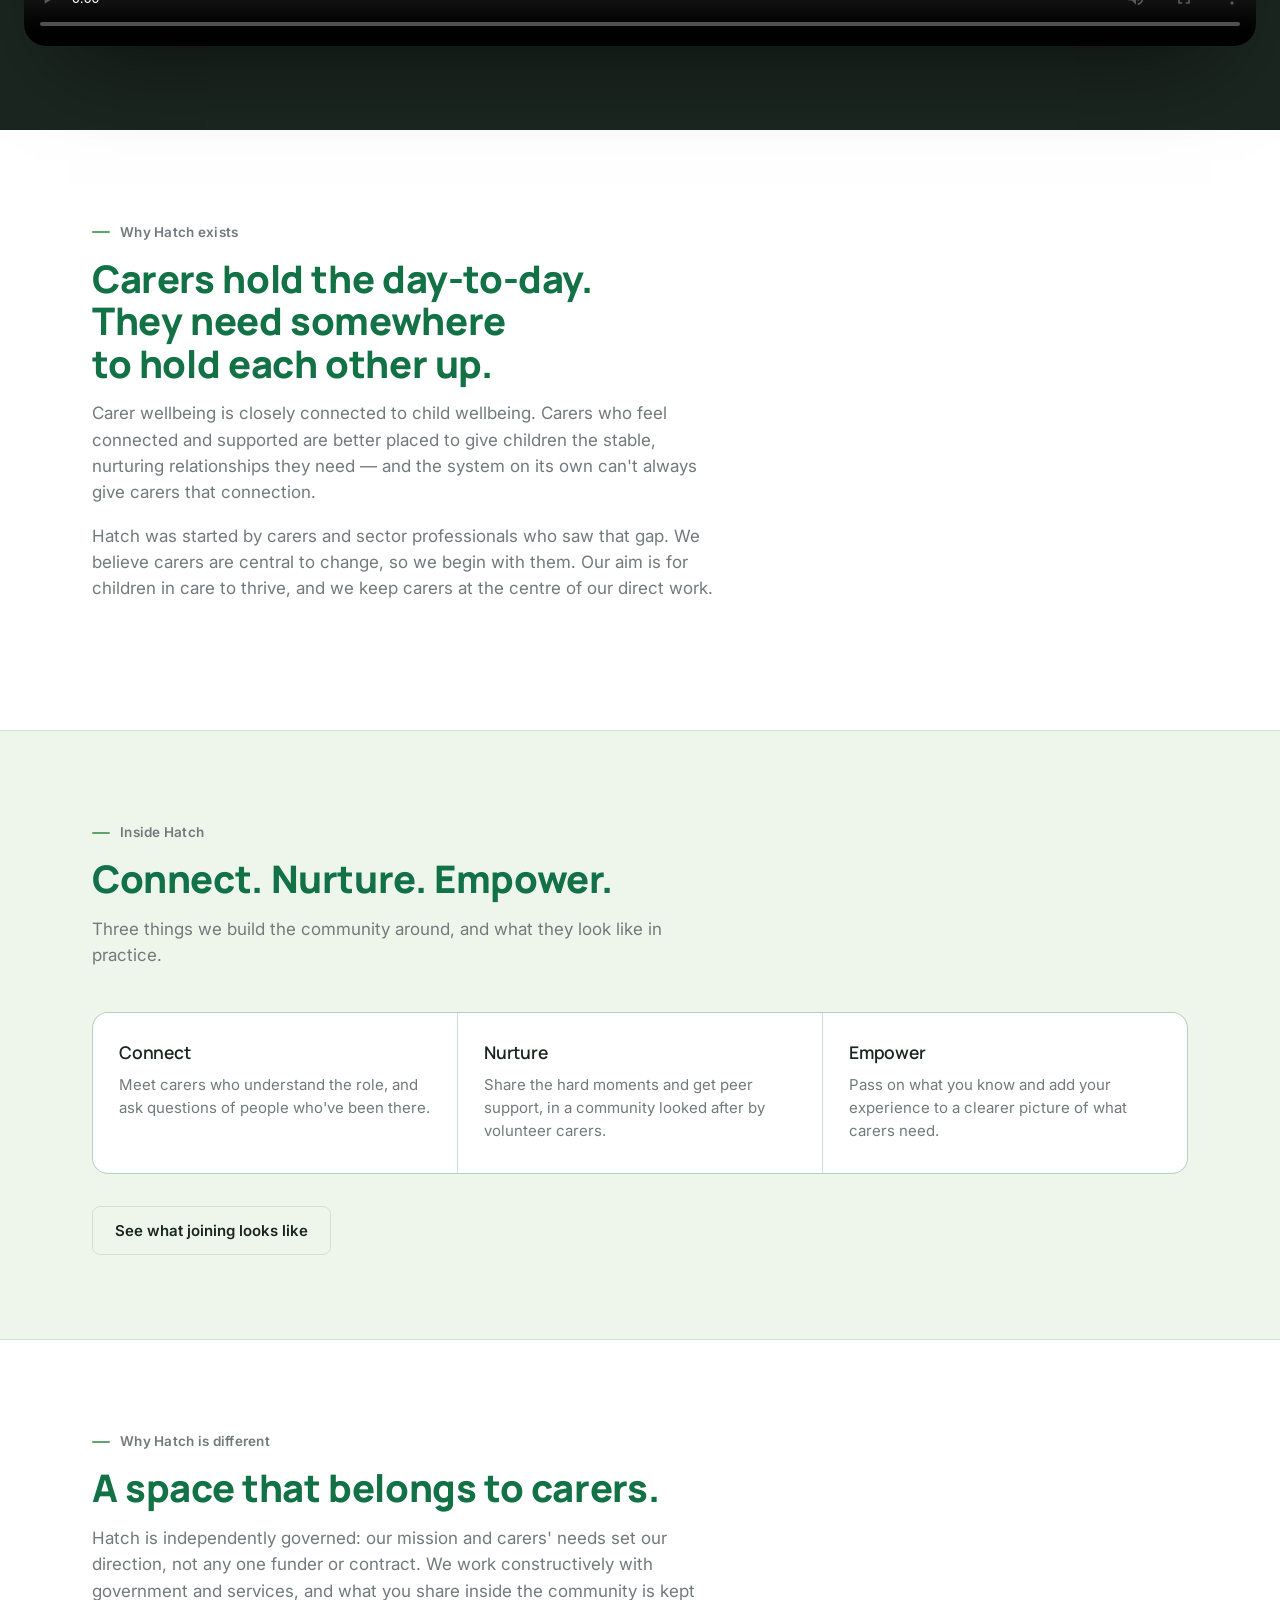
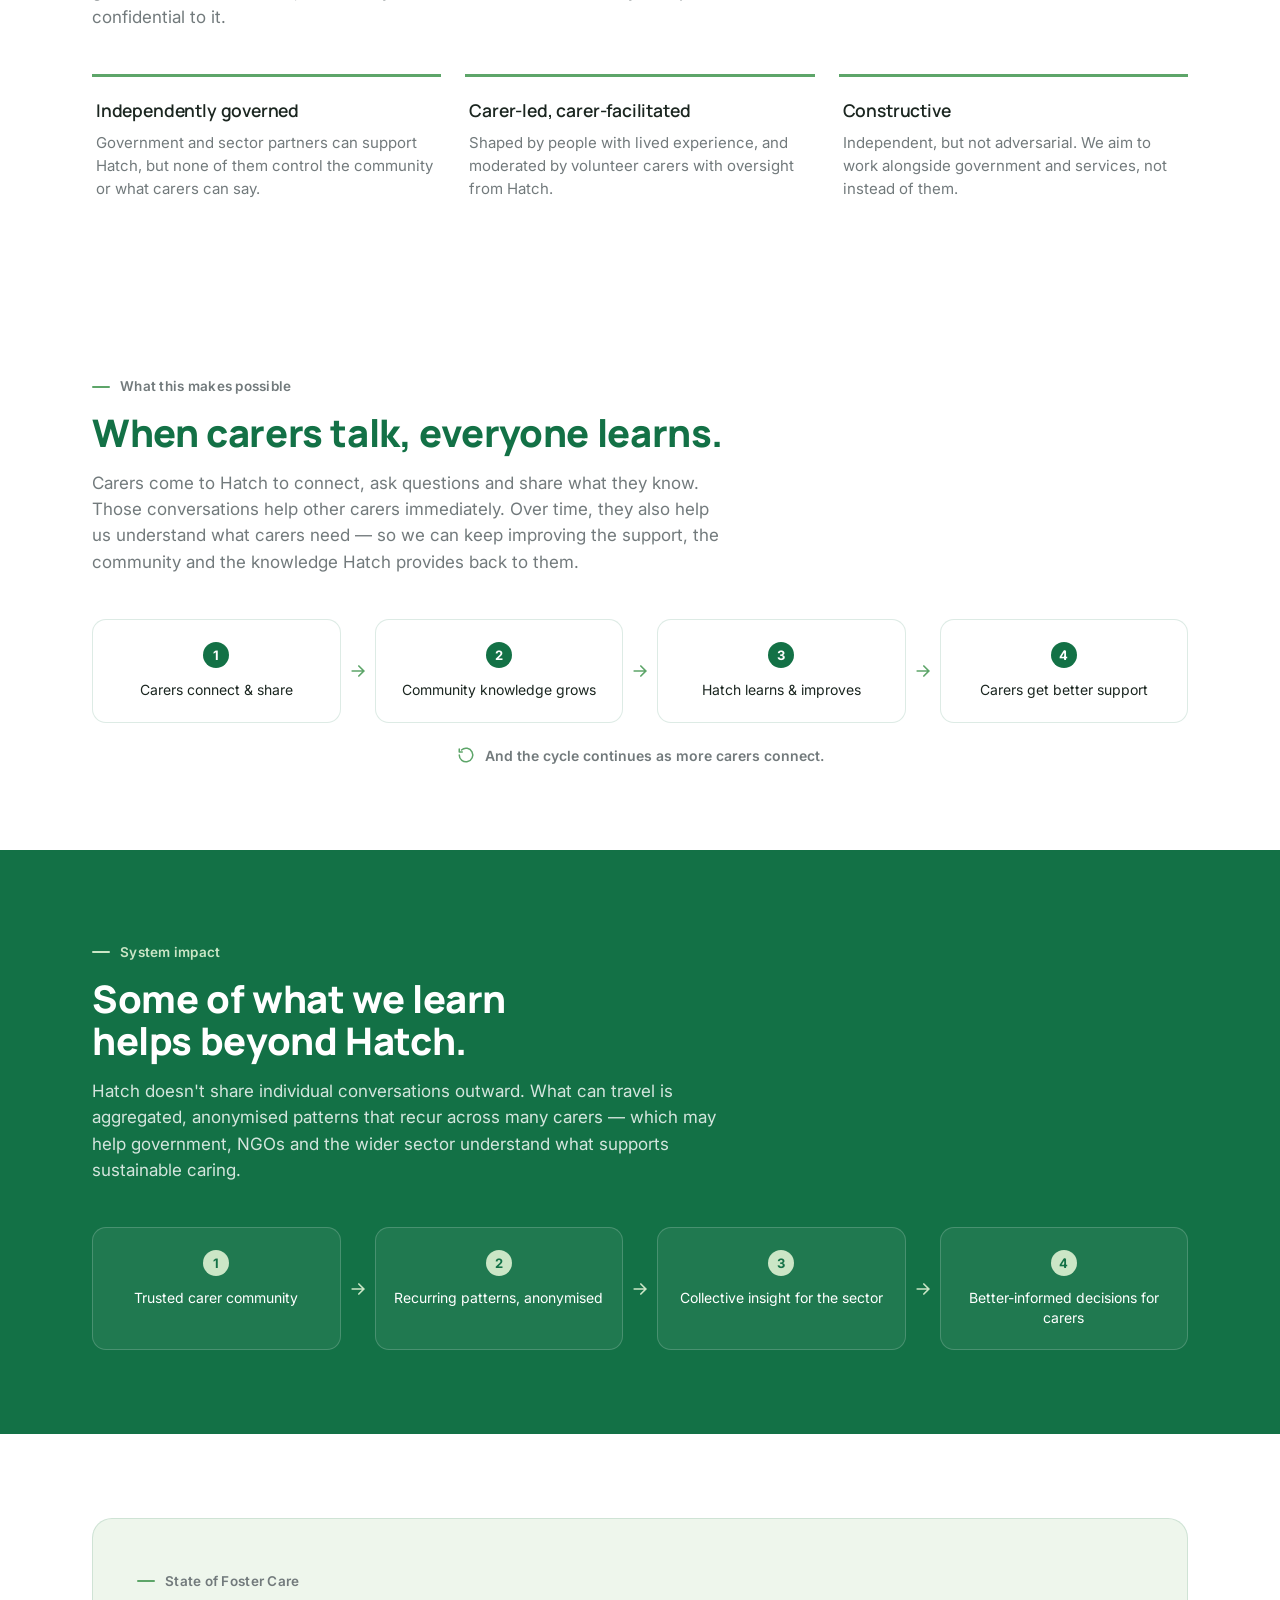
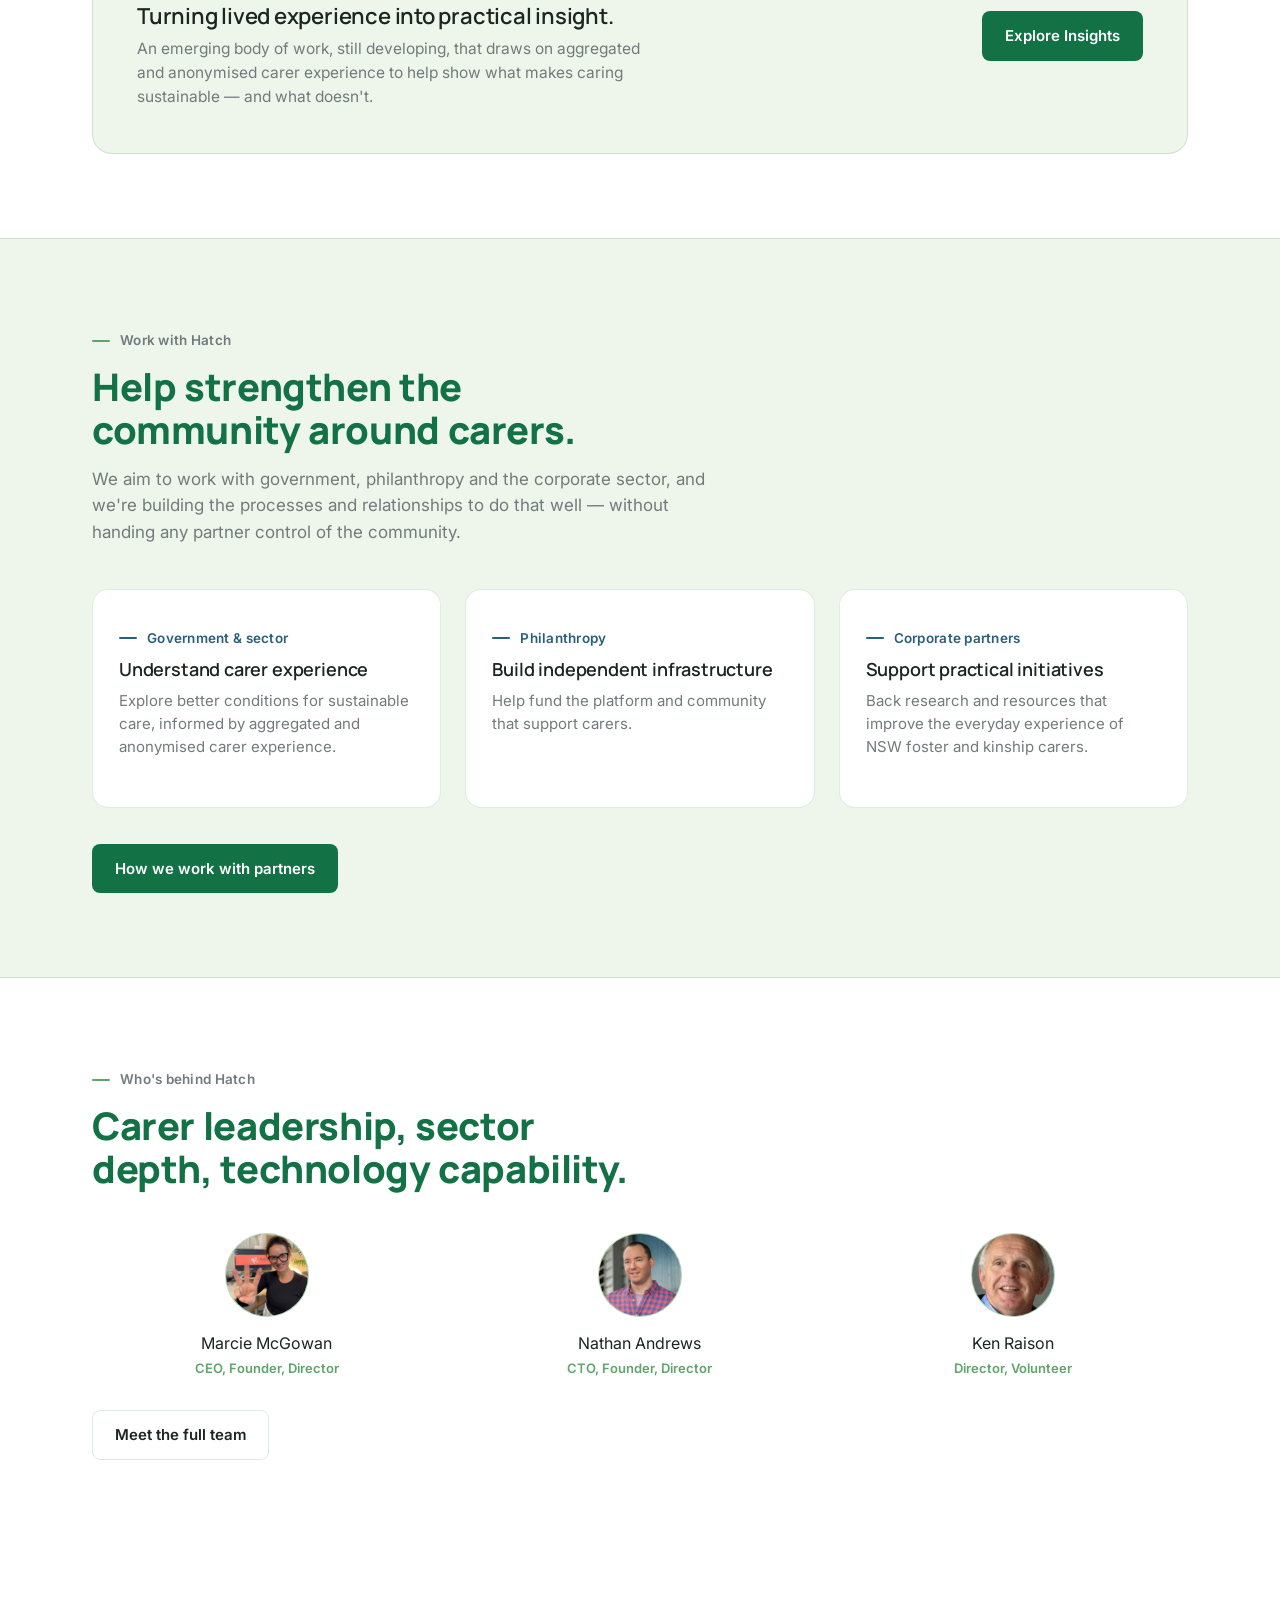
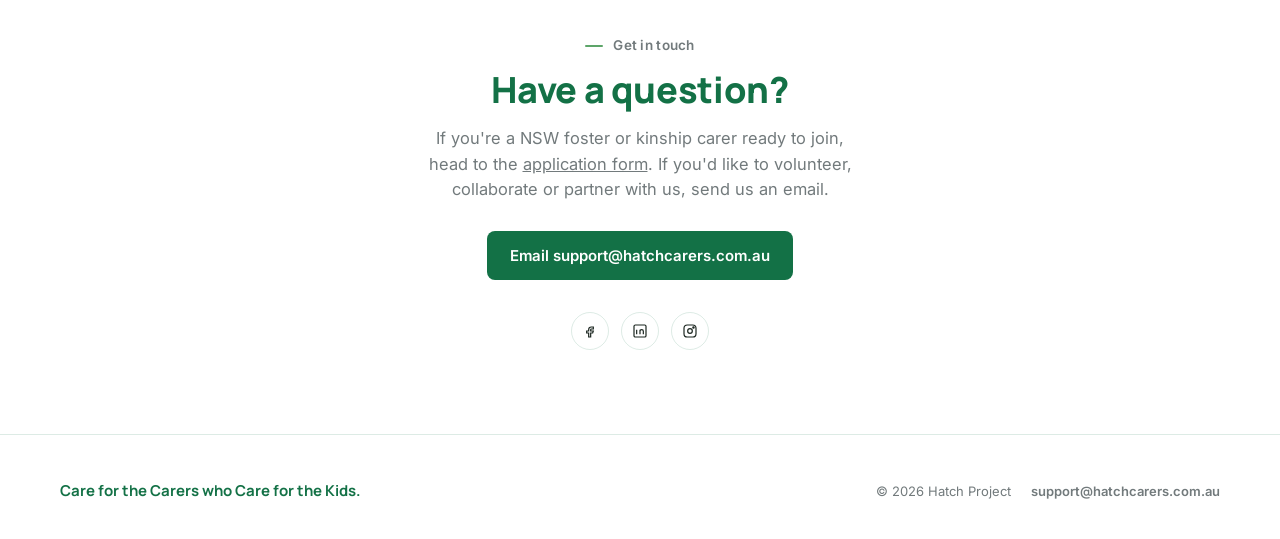
==== commit af42af1c: "Add files via upload fix the call to action text on index as well as some css for headings" ====
--- a/index.html
+++ b/index.html
@@ -164,10 +164,10 @@
 
   <!-- ================= 2. WHY HATCH EXISTS ================= -->
   <section id="why-hatch">
-    <div class="wrap-narrow">
+    <div class="wrap">
       <div class="section-head reveal">
         <span class="eyebrow">Why Hatch exists</span>
-        <h2>Carers hold the day-to-day. They need somewhere to hold each other up.</h2>
+        <h2>Carers hold the day&#8209;to&#8209;day. They need somewhere to hold each other up.</h2>
         <p>
           Carer wellbeing is closely connected to child wellbeing. Carers who feel
           connected and supported are better placed to give children the stable, nurturing
--- a/assets/site.css
+++ b/assets/site.css
@@ -46,7 +46,7 @@
 a{ color:inherit; }
 
 .wrap{ max-width:var(--max); margin:0 auto; padding:0 32px; }
-.wrap-narrow{ max-width:820px; margin:0 auto; padding:0 32px; }
+.wrap-narrow{ max-width:var(--max); margin:0 auto; padding:0 32px; } /* same left edge as .wrap; line length is limited by the text blocks themselves */
 
 .eyebrow{
   font-family:'Inter',sans-serif;
@@ -138,11 +138,11 @@
 /* ---------- generic page hero (non-home pages) ---------- */
 .page-hero{
   position:relative;
-  padding:64px 32px 56px;
+  padding:64px 0 56px;
   background:var(--sage-tint);
   border-bottom:1px solid var(--line);
 }
-.page-hero-inner{ max-width:var(--max); margin:0 auto; }
+.page-hero-inner{ max-width:var(--max); margin:0 auto; padding:0 32px; }
 .page-hero h1{ font-size:clamp(30px, 4vw, 42px); max-width:20ch; margin-top:18px; }
 .page-hero p{ margin:18px 0 0; font-size:17.5px; color:var(--ink); max-width:60ch; line-height:1.6; }
 
@@ -150,7 +150,7 @@
 section{ padding:84px 0; }
 .section-head{ max-width:640px; margin:0 0 44px; }
 .section-head.center{ margin-left:auto; margin-right:auto; text-align:center; }
-.section-head h2{ font-size:clamp(26px,3.2vw,38px); margin-top:14px; }
+.section-head h2{ font-size:clamp(26px,3.2vw,38px); margin-top:14px; text-wrap:balance; }
 .section-head p{ margin-top:16px; font-size:17px; color:var(--warm-grey); }
 
 /* ---------- generic 4-up card grid (stats / values / chapters) ---------- */
@@ -435,7 +435,7 @@
     background:transparent; cursor:pointer;
   }
   .nav-toggle svg{ width:20px; height:20px; stroke:var(--ink); }
-  .page-hero{ padding:48px 20px 40px; }
+  .page-hero{ padding:48px 0 40px; }
   section{ padding:60px 0; }
   .wrap, .wrap-narrow, .nav, .page-hero-inner{ padding-left:20px; padding-right:20px; }
   .stat-grid, .pillar-grid, .value-list, .audience-grid, .chapter-grid, .chapter-grid.two{ grid-template-columns:1fr; }
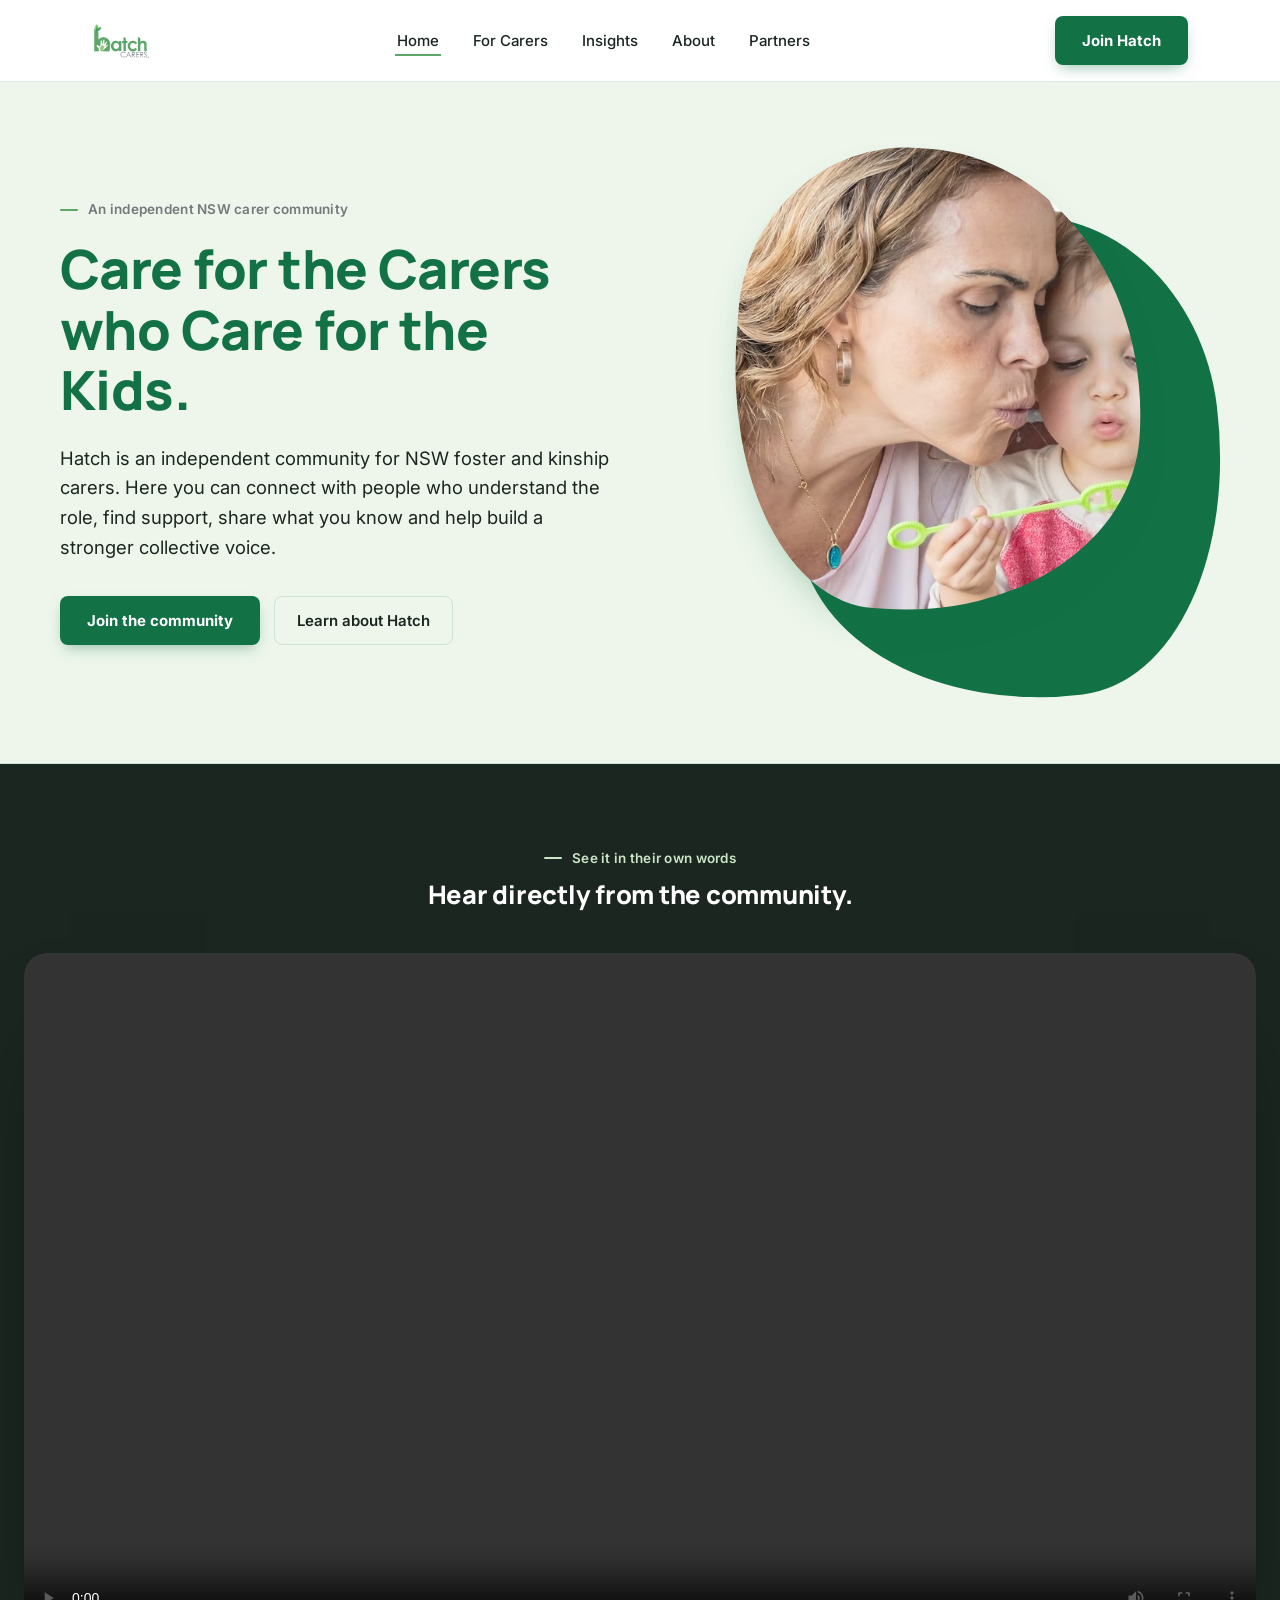
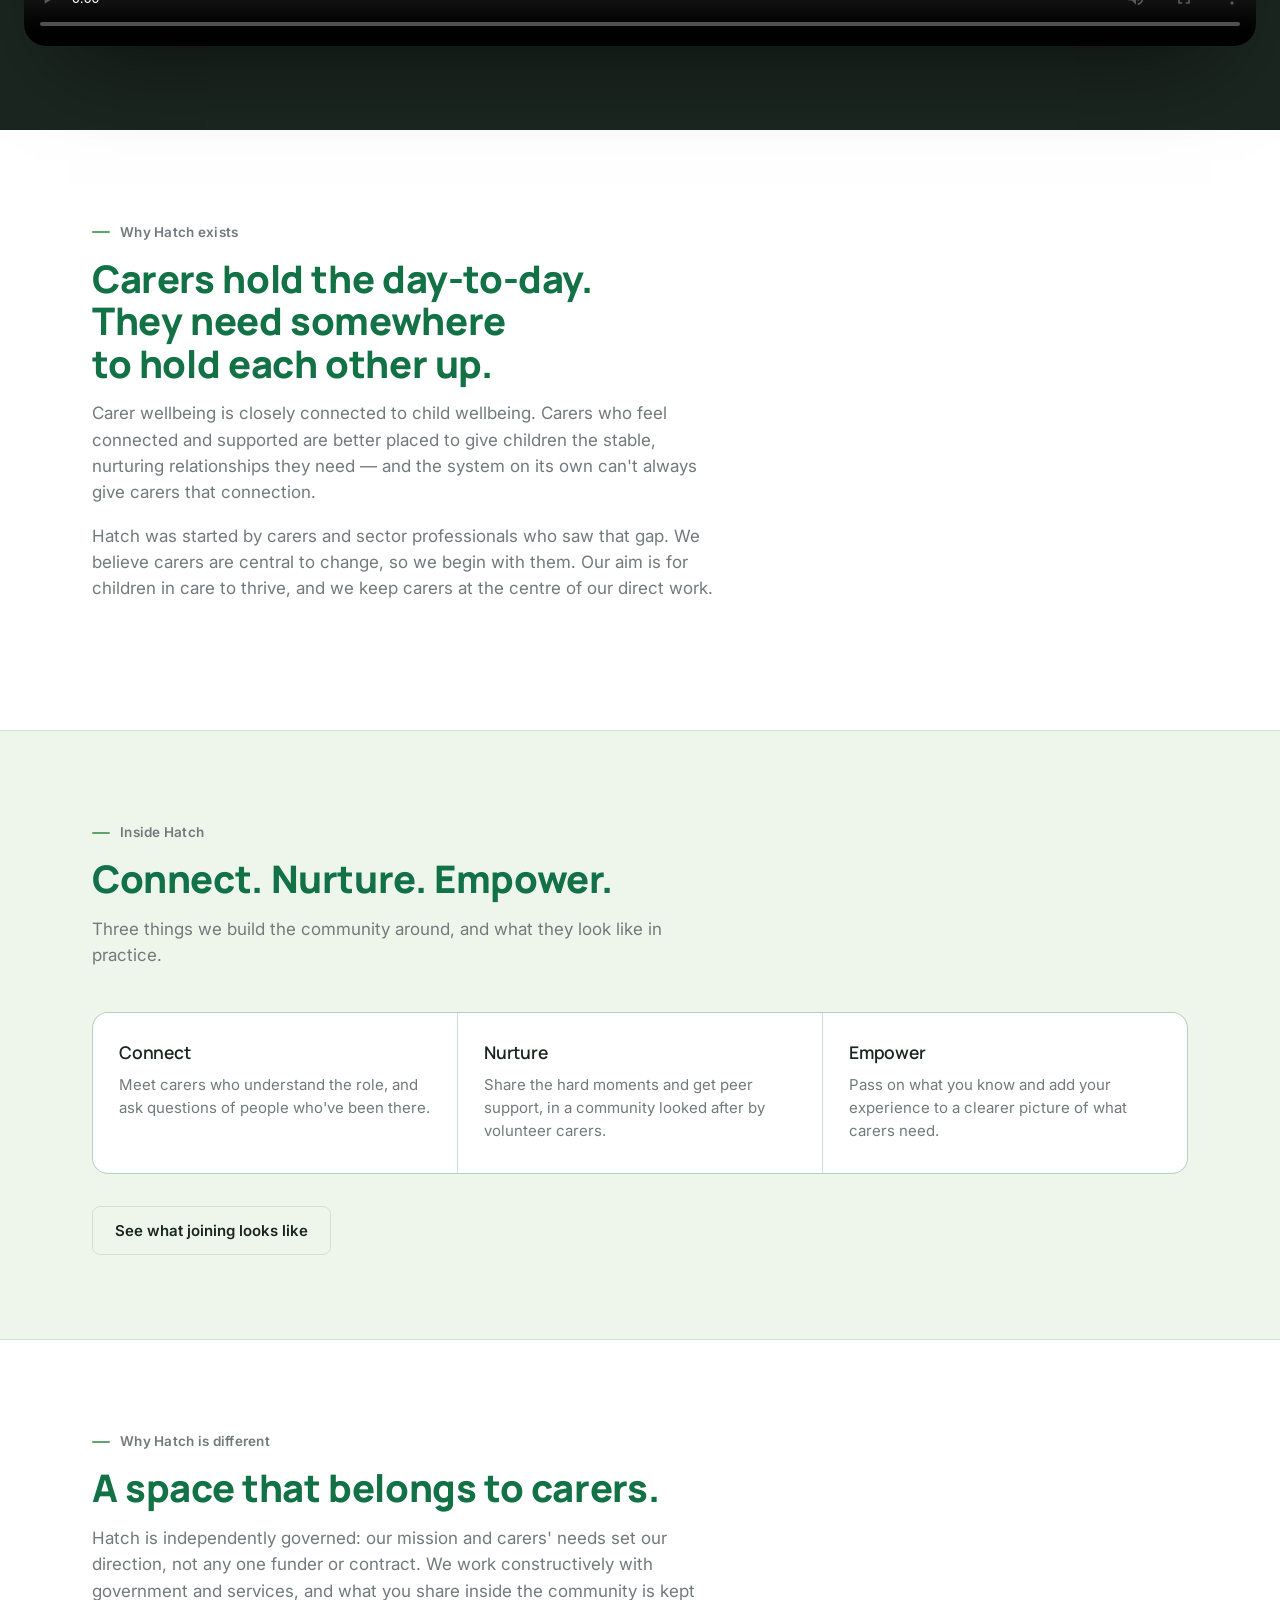
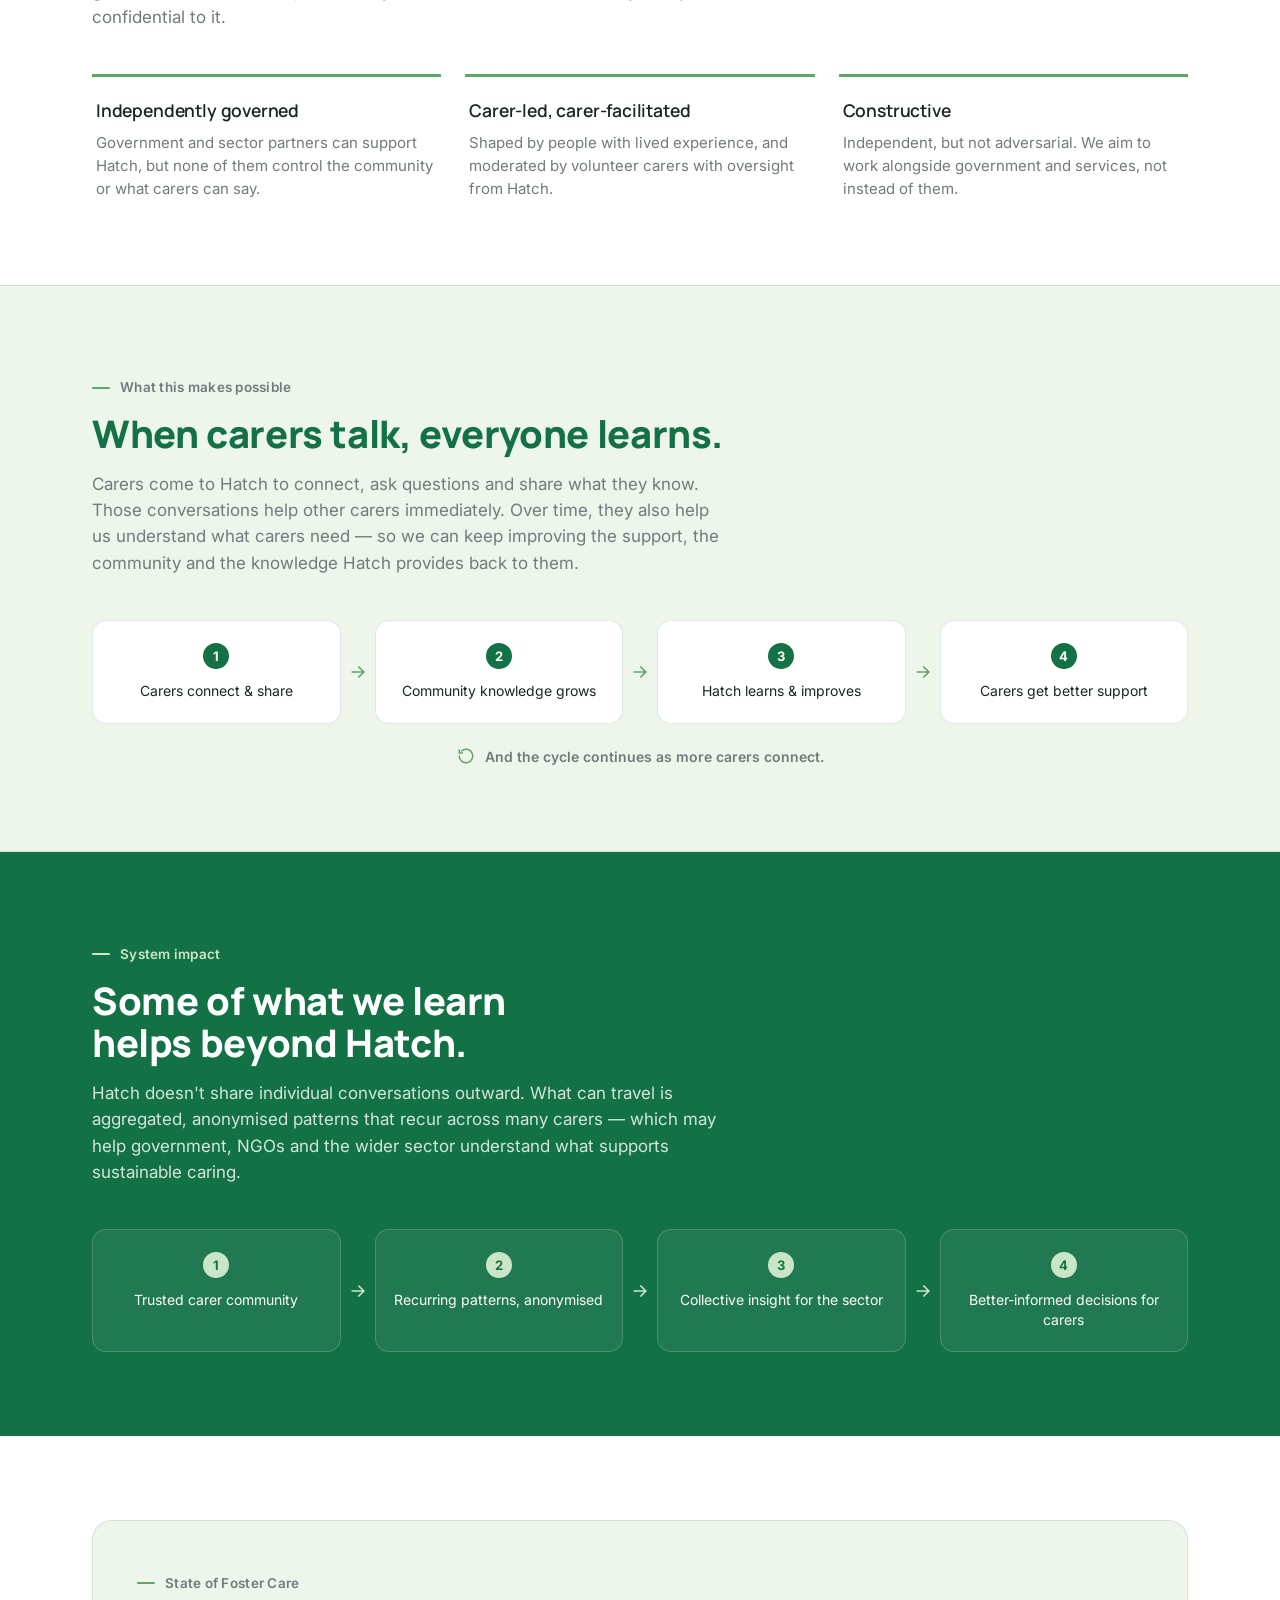
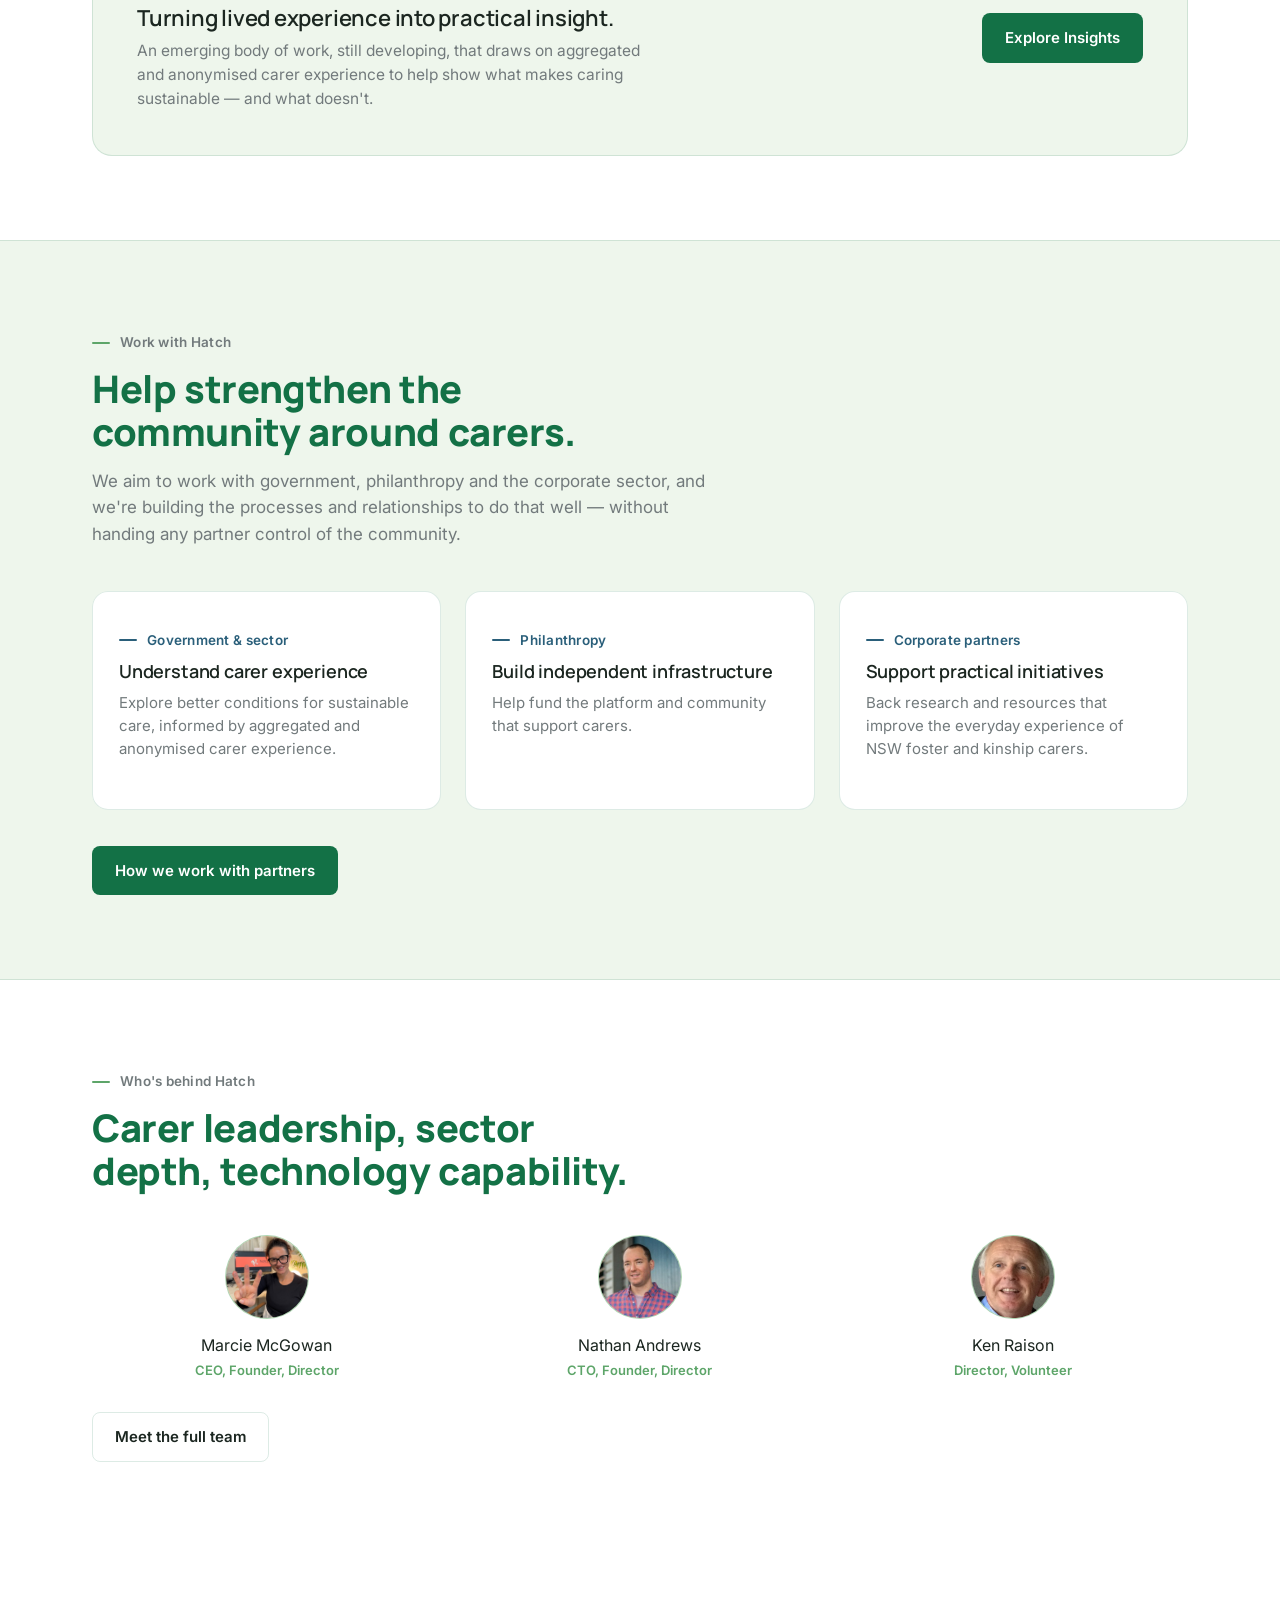
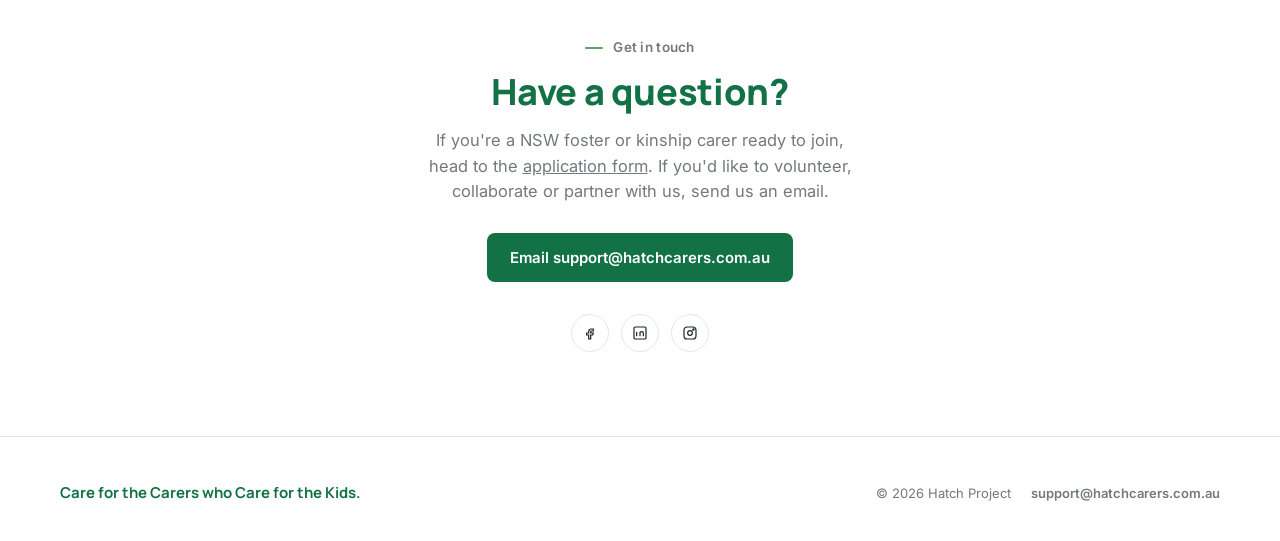
==== commit 6bc03b00: "Add files via upload making top sections more obv" ====
--- a/index.html
+++ b/index.html
@@ -244,7 +244,7 @@
   </section>
 
   <!-- ================= 4. WHAT THIS MAKES POSSIBLE ================= -->
-  <section id="collective-voice">
+  <section id="collective-voice" style="background:var(--sage-tint); border-top:1px solid var(--line); border-bottom:1px solid var(--line);">
     <div class="wrap">
       <div class="section-head reveal">
         <span class="eyebrow">What this makes possible</span>
--- a/assets/site.css
+++ b/assets/site.css
@@ -138,13 +138,13 @@
 /* ---------- generic page hero (non-home pages) ---------- */
 .page-hero{
   position:relative;
-  padding:64px 0 56px;
-  background:var(--sage-tint);
-  border-bottom:1px solid var(--line);
+  padding:96px 0 84px;
+  background:linear-gradient(180deg, #DDEEDA 0%, var(--sage-tint) 100%);
+  border-bottom:4px solid var(--green);
 }
 .page-hero-inner{ max-width:var(--max); margin:0 auto; padding:0 32px; }
-.page-hero h1{ font-size:clamp(30px, 4vw, 42px); max-width:20ch; margin-top:18px; }
-.page-hero p{ margin:18px 0 0; font-size:17.5px; color:var(--ink); max-width:60ch; line-height:1.6; }
+.page-hero h1{ font-size:clamp(34px, 5vw, 54px); max-width:20ch; margin-top:20px; text-wrap:balance; }
+.page-hero p{ margin:22px 0 0; font-size:18.5px; color:var(--ink); max-width:60ch; line-height:1.6; }
 
 /* ---------- section shells ---------- */
 section{ padding:84px 0; }
@@ -435,7 +435,7 @@
     background:transparent; cursor:pointer;
   }
   .nav-toggle svg{ width:20px; height:20px; stroke:var(--ink); }
-  .page-hero{ padding:48px 0 40px; }
+  .page-hero{ padding:56px 0 48px; }
   section{ padding:60px 0; }
   .wrap, .wrap-narrow, .nav, .page-hero-inner{ padding-left:20px; padding-right:20px; }
   .stat-grid, .pillar-grid, .value-list, .audience-grid, .chapter-grid, .chapter-grid.two{ grid-template-columns:1fr; }
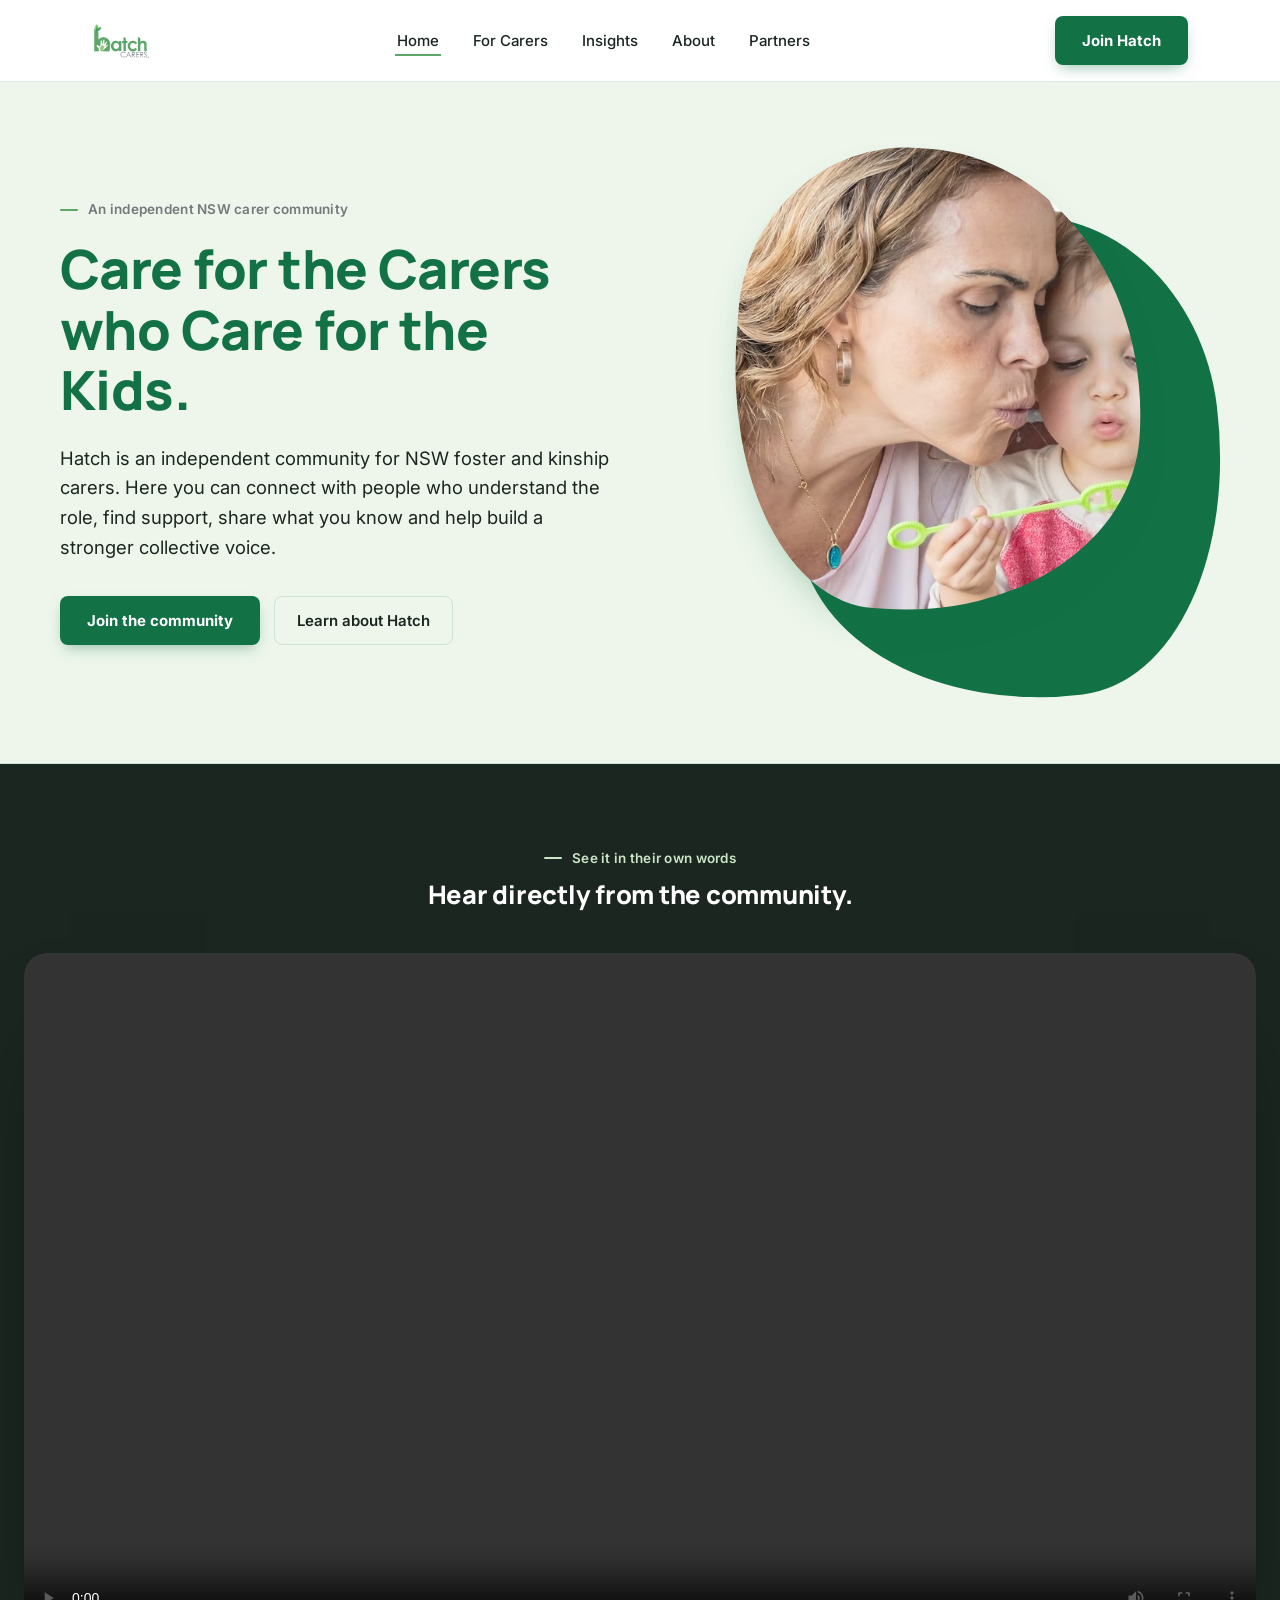
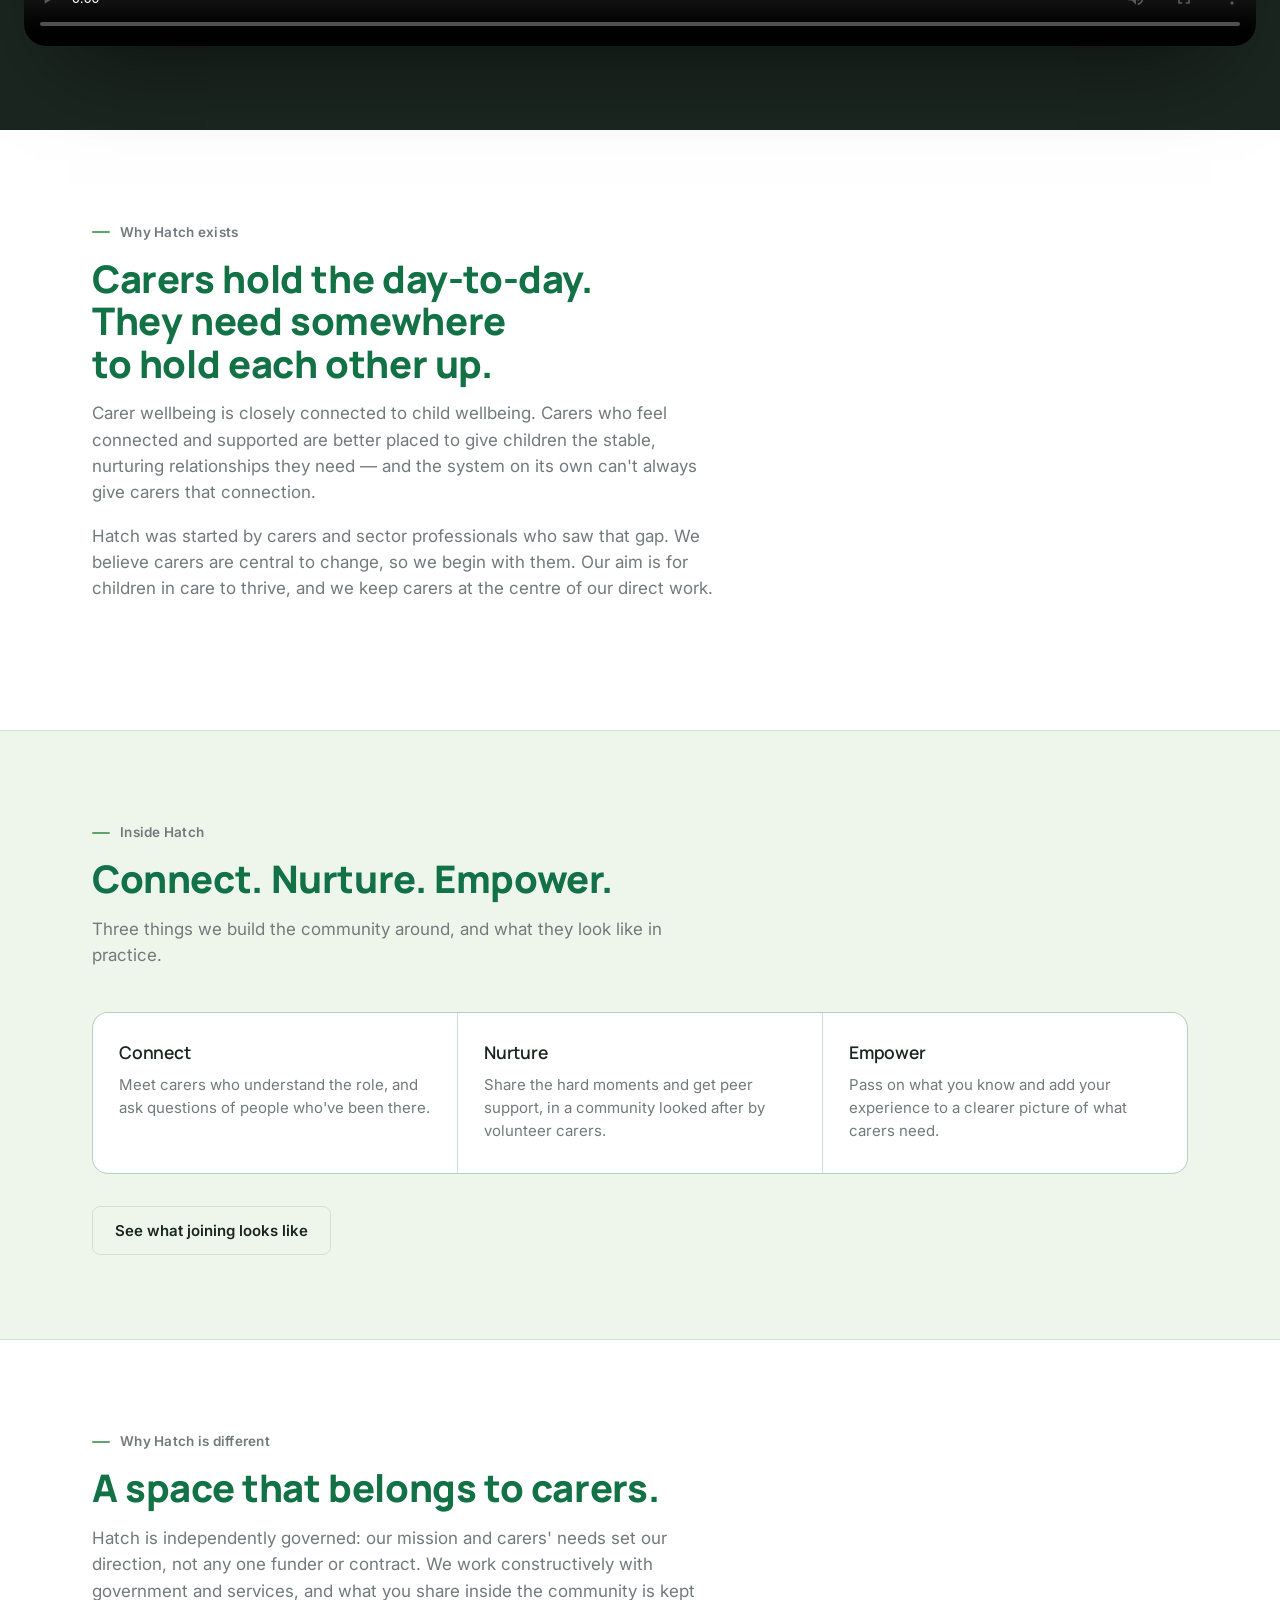
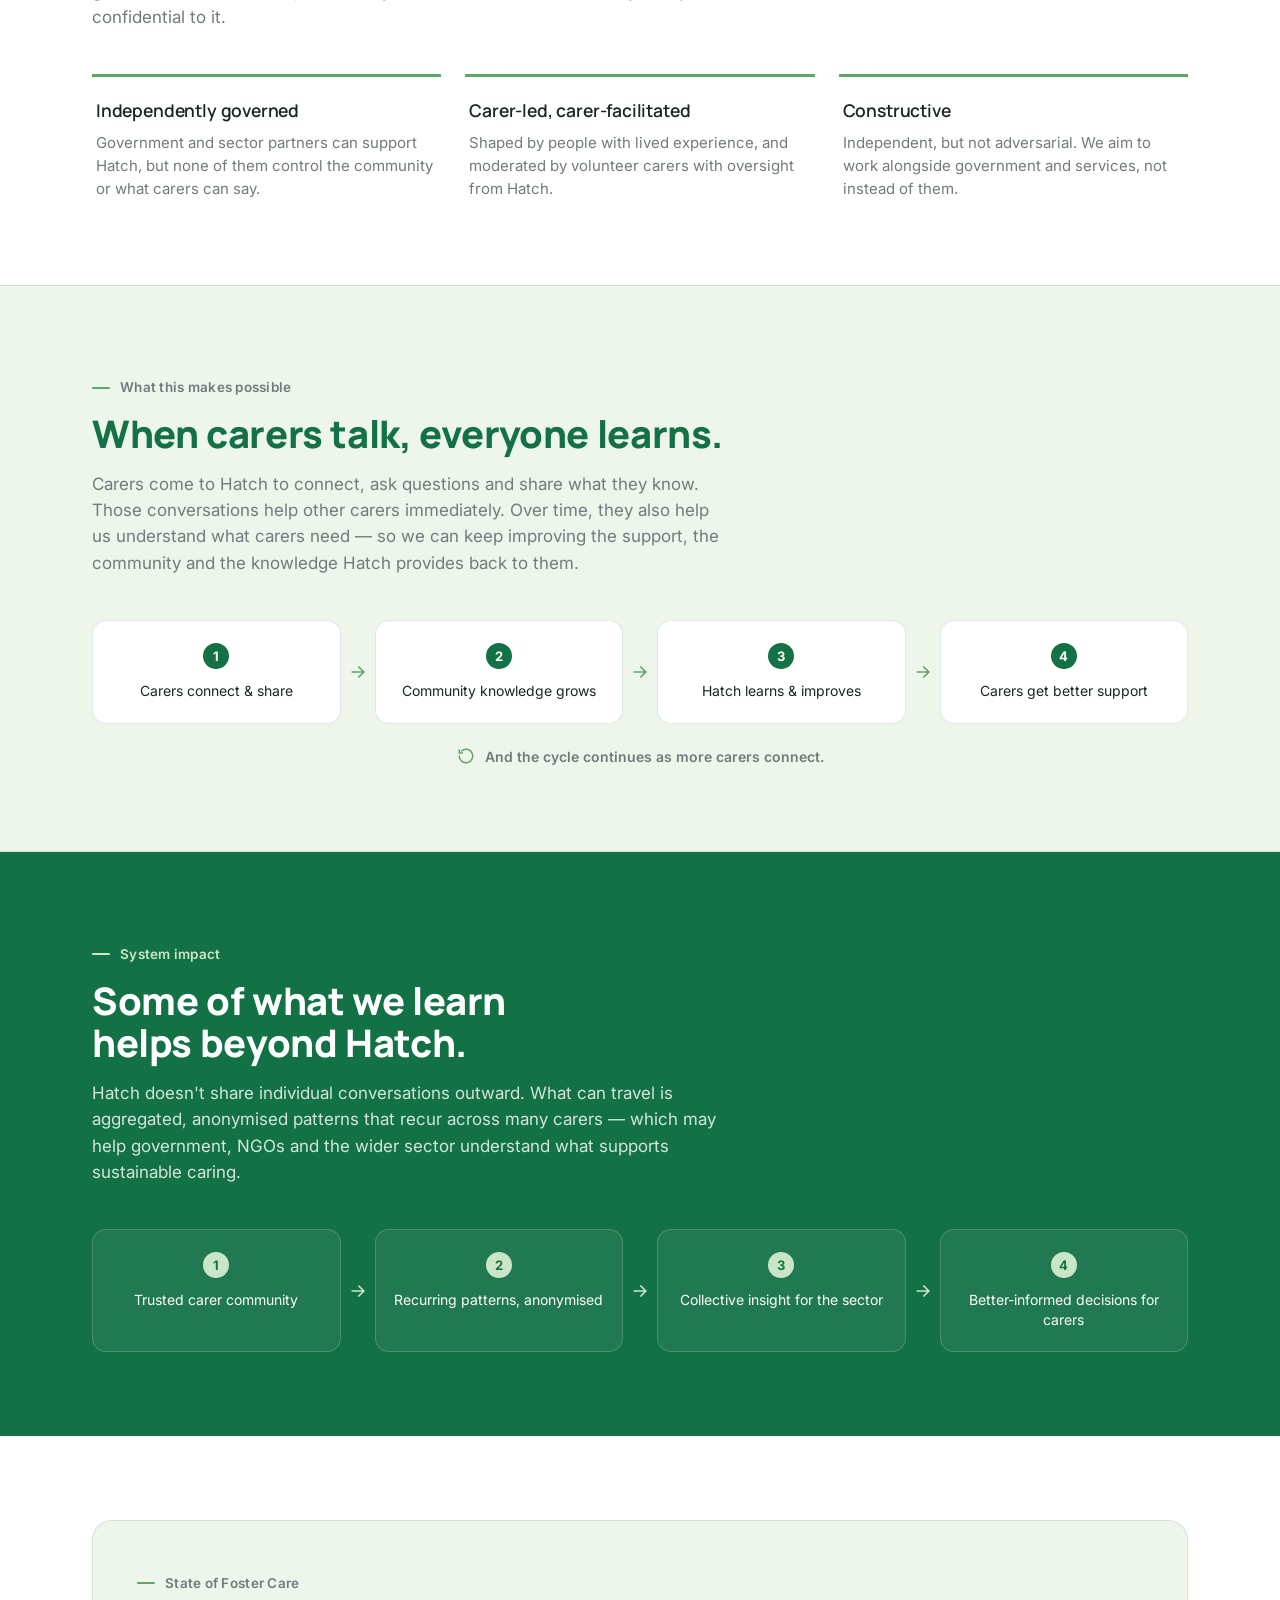
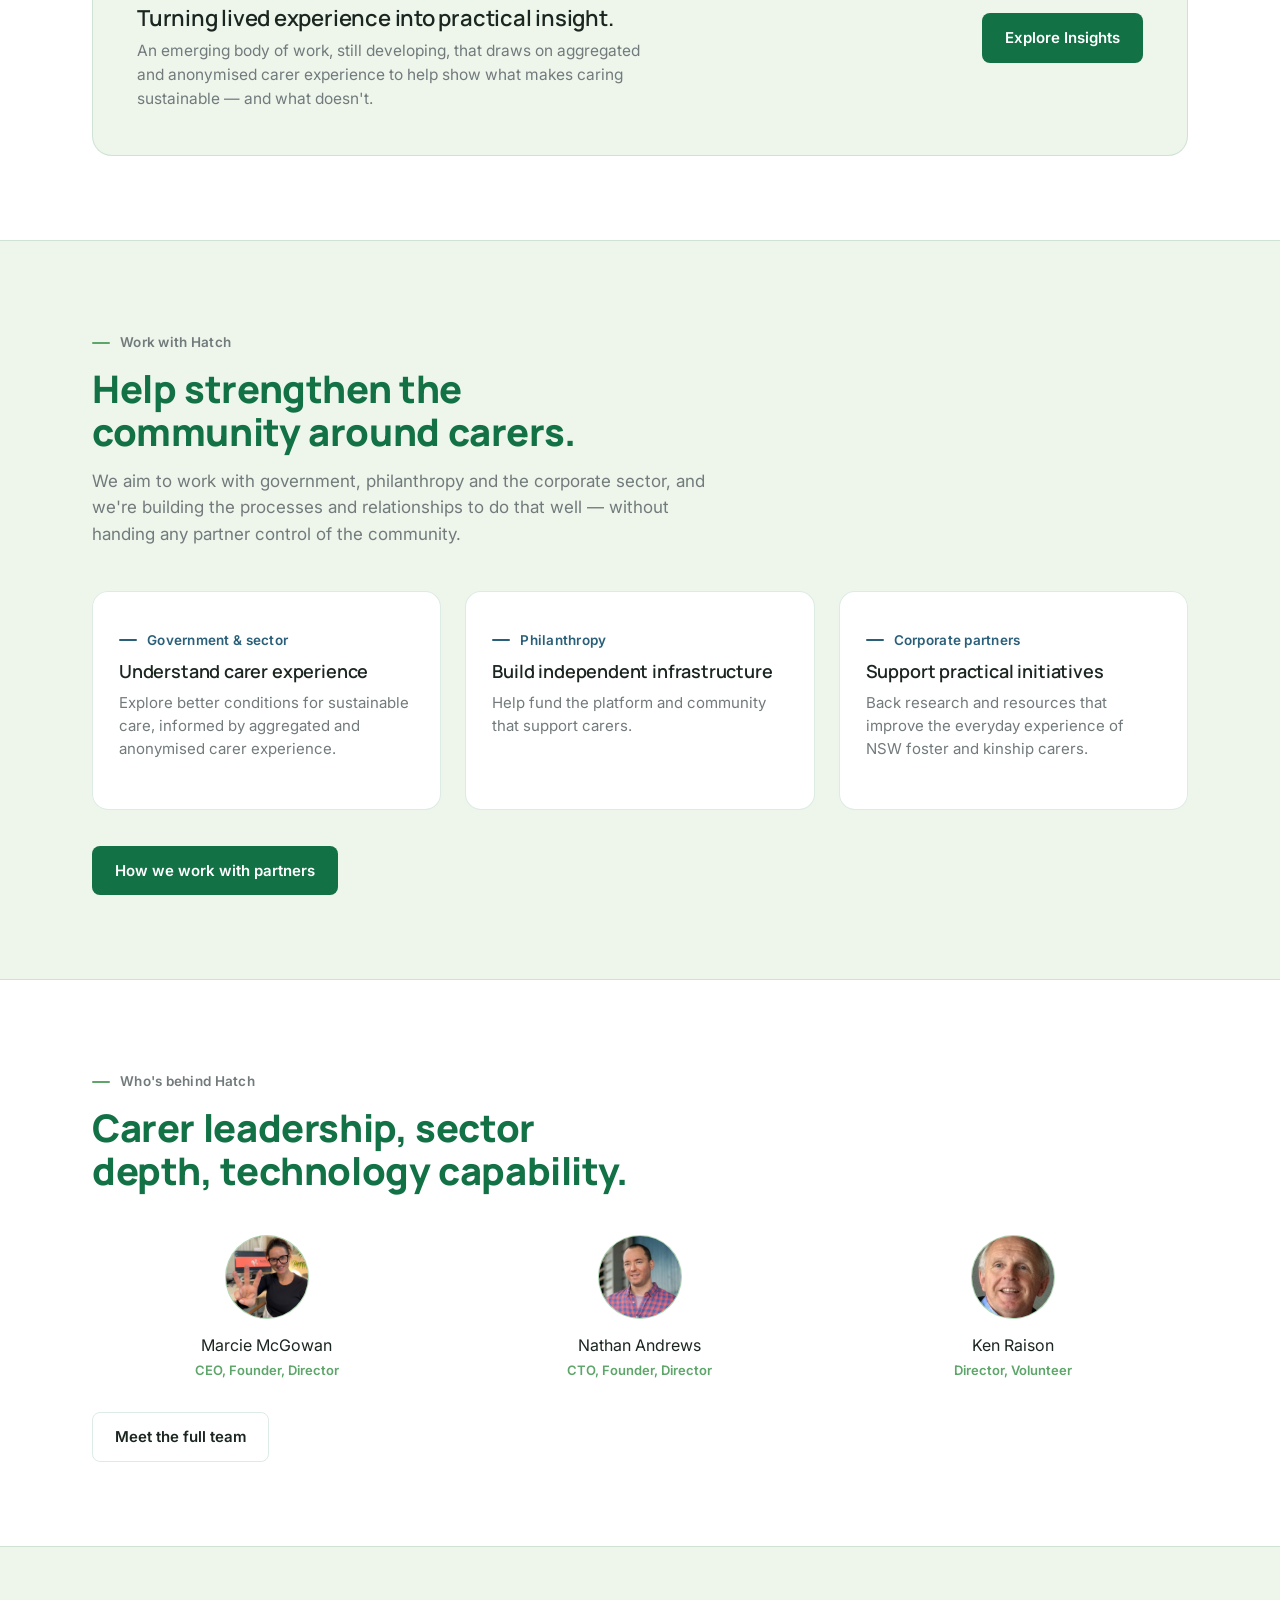
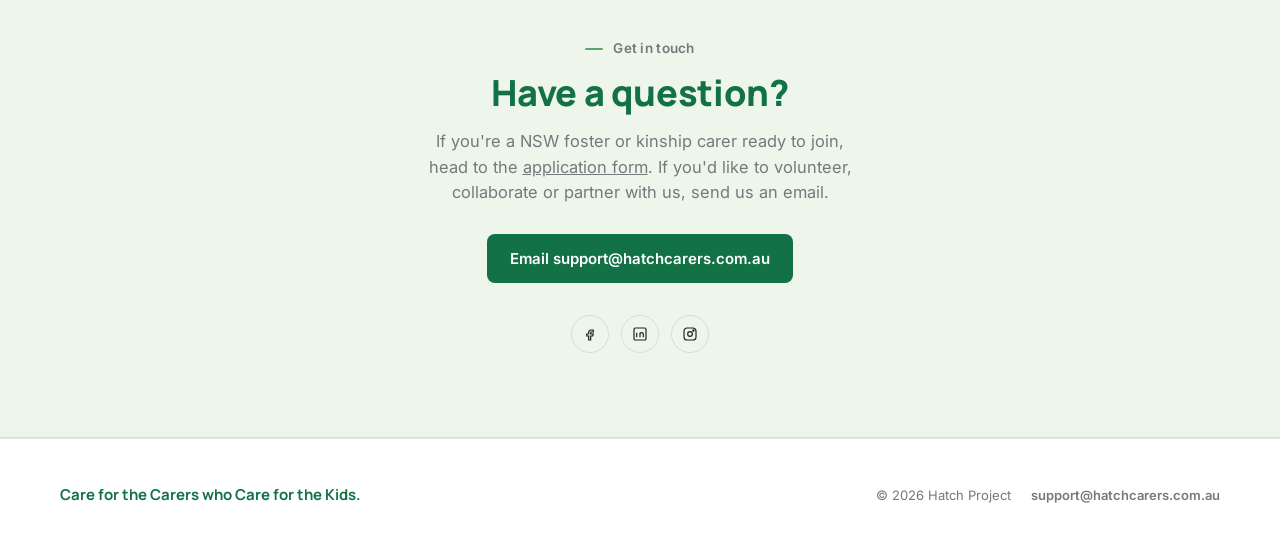
==== commit d839d232: "Add files via upload fixing up background colours in sections" ====
--- a/index.html
+++ b/index.html
@@ -384,7 +384,7 @@
   </section>
 
   <!-- ================= CONTACT ================= -->
-  <section id="contact">
+  <section id="contact" style="background:var(--sage-tint); border-top:1px solid var(--line); border-bottom:1px solid var(--line);">
     <div class="wrap">
       <div class="contact-simple reveal">
         <span class="eyebrow">Get in touch</span>
